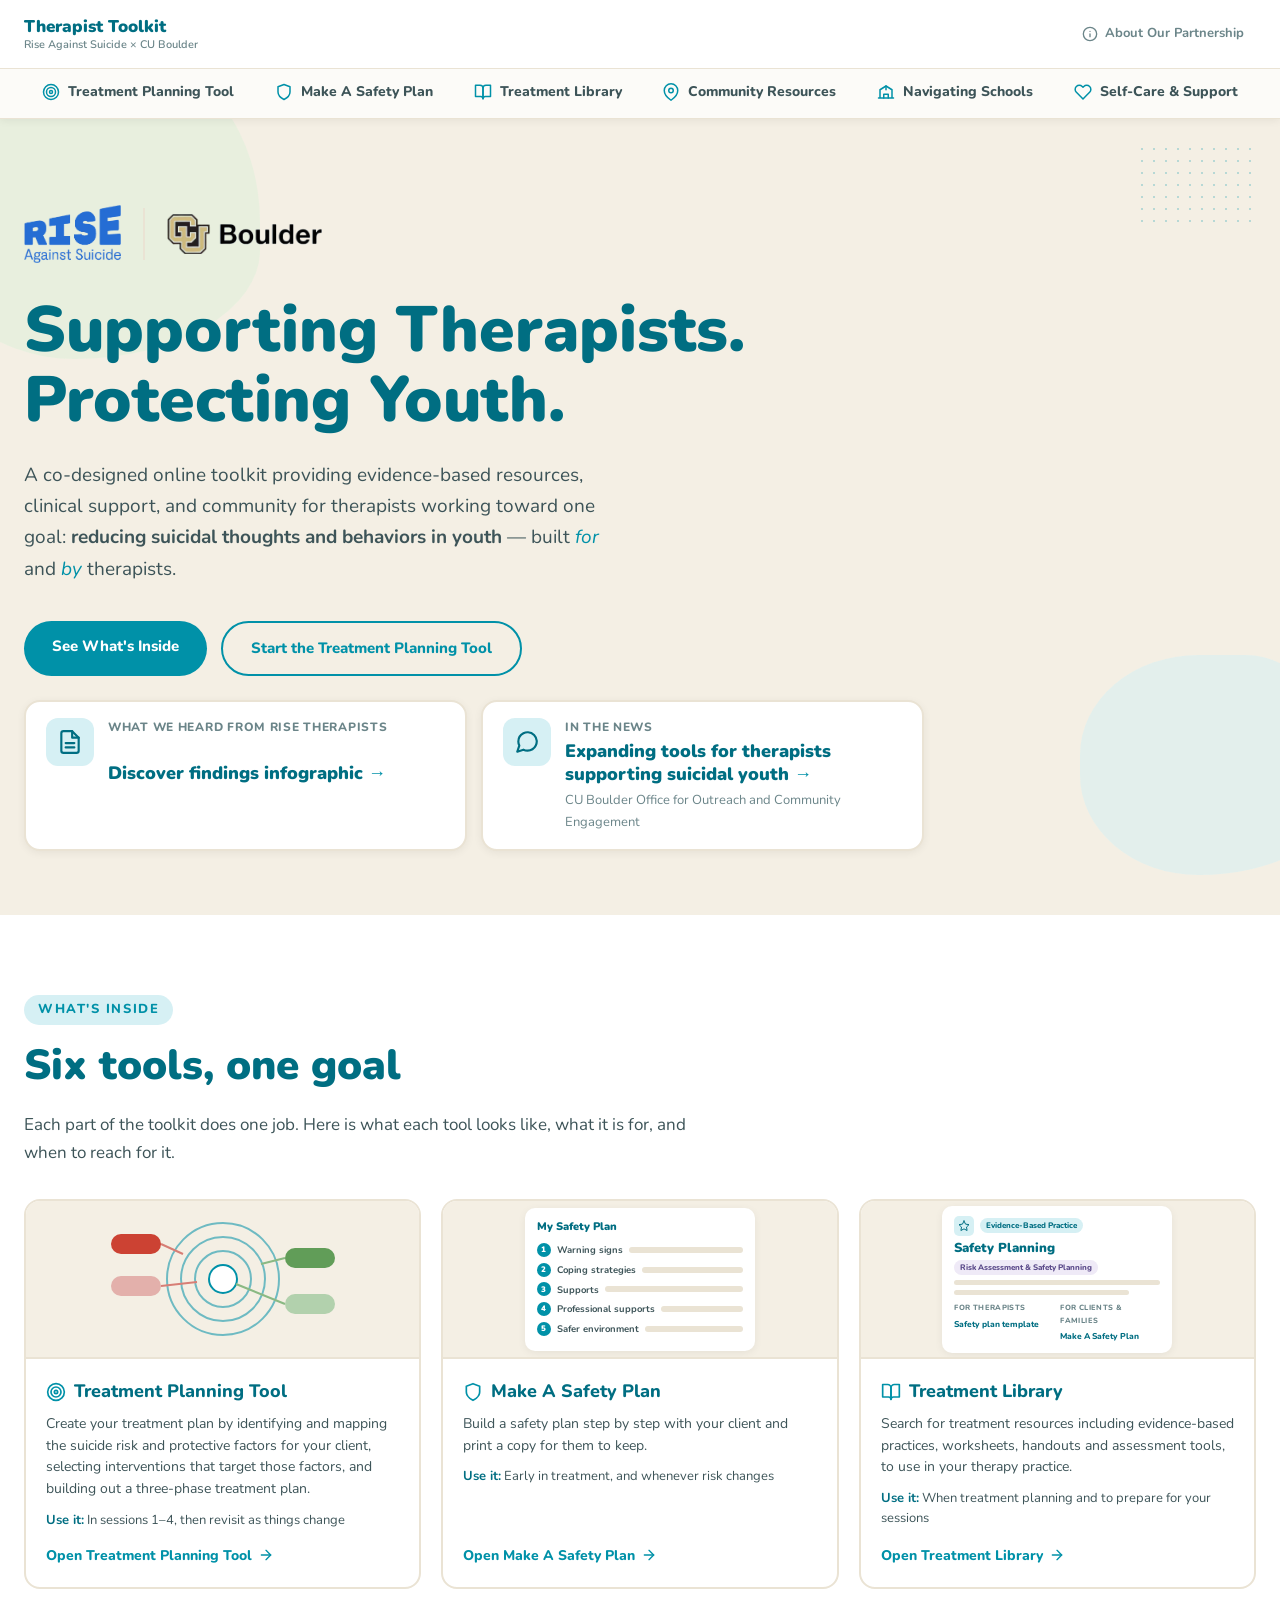
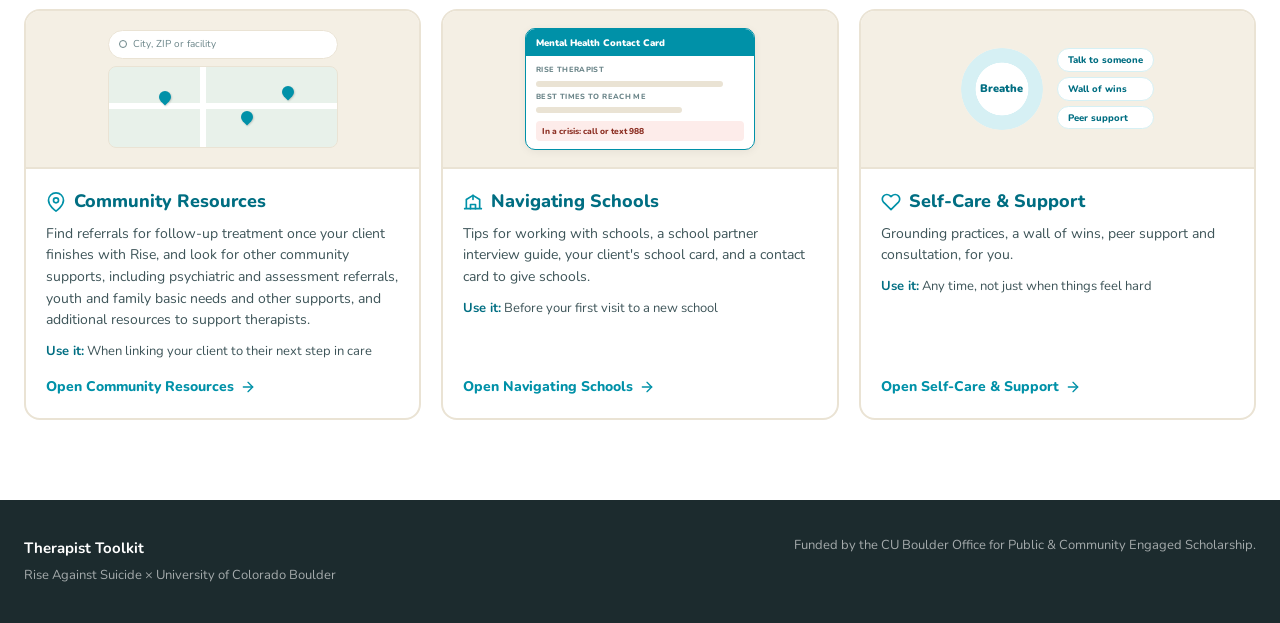
==== index.html @ 97b2be01 "Add Discover infographic, news article, partner logos and team photo - Discover findings infographic" ====
<!DOCTYPE html>
<html lang="en">
<head>
  <meta charset="UTF-8" />
  <meta name="viewport" content="width=device-width, initial-scale=1.0" />
  <title>Therapist Toolkit | Rise Against Suicide × CU Boulder</title>
  <link rel="preconnect" href="https://fonts.googleapis.com" />
  <link rel="preconnect" href="https://fonts.gstatic.com" crossorigin />
  <link href="https://fonts.googleapis.com/css2?family=Nunito:wght@400;600;700;800;900&display=swap" rel="stylesheet" />
  <link rel="stylesheet" href="styles.css?v=68" />
</head>
<body>
<script src="icons.js?v=2"></script>

<!-- SVG SPRITE -->
<svg style="display:none" xmlns="http://www.w3.org/2000/svg">
  <symbol id="i-menu" viewBox="0 0 24 24" fill="none" stroke-width="2" stroke-linecap="round">
    <line x1="3" y1="6" x2="21" y2="6"/><line x1="3" y1="12" x2="21" y2="12"/><line x1="3" y1="18" x2="21" y2="18"/>
  </symbol>
  <symbol id="i-x" viewBox="0 0 24 24" fill="none" stroke-width="2.5" stroke-linecap="round">
    <line x1="18" y1="6" x2="6" y2="18"/><line x1="6" y1="6" x2="18" y2="18"/>
  </symbol>
  <symbol id="i-arrow-right" viewBox="0 0 24 24" fill="none" stroke-width="2" stroke-linecap="round" stroke-linejoin="round">
    <line x1="5" y1="12" x2="19" y2="12"/><polyline points="12 5 19 12 12 19"/>
  </symbol>
  <symbol id="i-gap" viewBox="0 0 24 24" fill="none" stroke-width="2" stroke-linecap="round" stroke-linejoin="round">
    <path d="M5 3L2 12l3 9M19 3l3 9-3 9"/><line x1="5" y1="12" x2="19" y2="12"/>
  </symbol>
  <symbol id="i-shield" viewBox="0 0 24 24" fill="none" stroke-width="2" stroke-linecap="round" stroke-linejoin="round">
    <path d="M12 2L4 5v6c0 5.55 3.84 10.74 8 12 4.16-1.26 8-6.45 8-12V5l-8-3z"/>
    <line x1="12" y1="9" x2="12" y2="13"/><line x1="12" y1="16" x2="12.01" y2="16"/>
  </symbol>
  <symbol id="i-help-circle" viewBox="0 0 24 24" fill="none" stroke-width="2" stroke-linecap="round" stroke-linejoin="round">
    <circle cx="12" cy="12" r="10"/>
    <path d="M9.09 9a3 3 0 0 1 5.83 1c0 2-3 3-3 3"/>
    <line x1="12" y1="17" x2="12.01" y2="17"/>
  </symbol>
  <symbol id="i-zap" viewBox="0 0 24 24" fill="none" stroke-width="2" stroke-linecap="round" stroke-linejoin="round">
    <polygon points="13 2 3 14 12 14 11 22 21 10 12 10 13 2"/>
  </symbol>
</svg>

<!-- SCROLL PROGRESS -->
<div class="scroll-progress" id="scrollProgress"></div>

<!-- NAV -->
<header class="nav" id="mainNav">
  <div class="nav-inner">
    <a class="nav-logo" href="index.html">
      <span class="logo-rise">Therapist Toolkit</span>
      <span class="logo-sub">Rise Against Suicide × CU Boulder</span>
    </a>
    <a href="about.html" class="nav-about"><svg class="icon" aria-hidden="true"><use href="#ic-info"/></svg><span>About Our Partnership</span></a>
    <button class="nav-hamburger" aria-label="Open menu" id="hamburgerBtn">
      <svg class="icon"><use href="#i-menu"/></svg>
    </button>
  </div>
  <nav class="nav-tools" aria-label="Toolkit tools">
    <div class="nav-tools-inner">
      <a href="planning-tool.html" class="nav-tool"><svg class="icon" aria-hidden="true"><use href="#ic-target"/></svg><span>Treatment Planning Tool</span></a>
      <a href="safety-plan.html" class="nav-tool"><svg class="icon" aria-hidden="true"><use href="#ic-shield"/></svg><span>Make A Safety Plan</span></a>
      <a href="resource-library.html" class="nav-tool"><svg class="icon" aria-hidden="true"><use href="#ic-book-open"/></svg><span>Treatment Library</span></a>
      <a href="find-referral.html" class="nav-tool"><svg class="icon" aria-hidden="true"><use href="#ic-map-pin"/></svg><span>Community Resources</span></a>
      <a href="schools.html" class="nav-tool"><svg class="icon" aria-hidden="true"><use href="#ic-school"/></svg><span>Navigating Schools</span></a>
      <a href="self-care.html" class="nav-tool"><svg class="icon" aria-hidden="true"><use href="#ic-heart"/></svg><span>Self-Care &amp; Support</span></a>
    </div>
  </nav>
  <div class="nav-mobile" id="navMobile">
    <span class="nav-mobile-label">Toolkit tools</span>
    <a href="planning-tool.html"><svg class="icon" aria-hidden="true"><use href="#ic-target"/></svg><span>Treatment Planning Tool</span></a>
    <a href="safety-plan.html"><svg class="icon" aria-hidden="true"><use href="#ic-shield"/></svg><span>Make A Safety Plan</span></a>
    <a href="resource-library.html"><svg class="icon" aria-hidden="true"><use href="#ic-book-open"/></svg><span>Treatment Library</span></a>
    <a href="find-referral.html"><svg class="icon" aria-hidden="true"><use href="#ic-map-pin"/></svg><span>Community Resources</span></a>
    <a href="schools.html"><svg class="icon" aria-hidden="true"><use href="#ic-school"/></svg><span>Navigating Schools</span></a>
    <a href="self-care.html"><svg class="icon" aria-hidden="true"><use href="#ic-heart"/></svg><span>Self-Care &amp; Support</span></a>
    <a href="about.html" class="nav-mobile-about"><svg class="icon" aria-hidden="true"><use href="#ic-info"/></svg><span>About Our Partnership</span></a>
  </div>
</header>

<!-- HERO -->
<section class="hero">
  <div class="hero-blob hero-blob-tl"></div>
  <div class="hero-blob hero-blob-br"></div>
  <div class="hero-dots hero-dots-tr"></div>
  <div class="hero-dots hero-dots-bl"></div>
  <div class="hero-content" data-fade>
    <div class="hero-text">
      <div class="hero-badges" id="heroBadges"></div>
      <h1 id="heroHeadline"></h1>
      <p class="hero-sub" id="heroSub"></p>
      <div class="hero-actions" id="heroActions"></div>
      <div class="hero-links">
        <p class="hero-outcomes" id="heroOutcomes"></p>
        <p class="hero-outcomes" id="heroNews"></p>
      </div>
    </div>
  </div>
</section>

<!-- WHAT'S INSIDE — one card per tool, each with a small preview of what it looks like -->
<section class="tour" id="tour">
  <div class="section-inner">
    <div class="section-label" data-fade id="tourLabel"></div>
    <h2 data-fade data-delay="1" id="tourHeading"></h2>
    <p class="section-intro" data-fade data-delay="2" id="tourIntro"></p>
    <div class="tour-grid" id="tourGrid"></div>
  </div>
</section>

<!-- FOOTER -->
<footer class="footer">
  <div class="footer-inner">
    <div class="footer-left" id="footerLeft"></div>
    <div class="footer-right" id="footerRight"></div>
  </div>
</footer>

<script src="content-loader.js?v=2"></script>
<script src="main.js?v=8"></script>
</body>
</html>
---- styles.css ----
/* =============================================
   THERAPIST TOOLKIT — STYLES
   Rise Against Suicide × CU Boulder
   ============================================= */

:root {
  --nav-h: 119px; /* sticky header height: top row + tools row (68px below 1200px) */
  --teal:       #0091A8;
  --teal-dark:  #006E82;
  --teal-light: #D6F0F4;
  --green:      #8DC585;
  --green-dark: #5E9A56;
  --green-light:#DFF0DA;
  --cream:      #F4EFE4;
  --cream-dark: #EAE3D4;
  --text:       #1C2B2E;
  --text-mid:   #3D5458;
  --text-light: #6B8589;
  --white:      #FFFFFF;
  --orange:     #E8762A;
  --yellow:     #F5C842;
  --purple:     #9B8EC4;

  --radius-sm: 8px;
  --radius:    16px;
  --shadow:    0 4px 24px rgba(0,0,0,.08);
  --shadow-sm: 0 2px 8px rgba(0,0,0,.06);
  --shadow-md: 0 8px 32px rgba(0,0,0,.12);

  --font:  'Nunito', sans-serif;
  --max-w: 1360px; /* page width for every page's headers and content (matches Community Resources) */

  --ease-out: cubic-bezier(.22,.68,0,1.2);
}

/* --- RESET --- */
*, *::before, *::after { box-sizing: border-box; margin: 0; padding: 0; }
html { scroll-behavior: smooth; }
[hidden] { display: none !important; }
body { font-family: var(--font); background: var(--cream); color: var(--text); line-height: 1.65; font-size: 16px; }
img { max-width: 100%; display: block; }
a { color: inherit; text-decoration: none; }
ul { list-style: none; }

/* --- ICONS --- */
.icon     { width: 24px; height: 24px; stroke: currentColor; fill: none; flex-shrink: 0; }
.icon-sm  { width: 20px; height: 20px; stroke: currentColor; fill: none; }
.icon-xs  { width: 16px; height: 16px; stroke: currentColor; fill: none; }

/* --- UTILITY --- */
.section-inner { max-width: var(--max-w); margin: 0 auto; padding: 80px 24px; }
.section-label {
  display: inline-block; font-size: 13px; font-weight: 800;
  letter-spacing: .12em; text-transform: uppercase;
  color: var(--teal); background: var(--teal-light);
  padding: 4px 14px; border-radius: 100px; margin-bottom: 16px;
}
h2 { font-size: clamp(28px, 4vw, 42px); font-weight: 900; color: var(--teal-dark); line-height: 1.2; margin-bottom: 20px; }
h3 { font-size: 20px; font-weight: 800; color: var(--teal-dark); margin-bottom: 10px; }
h4 { font-size: 16px; font-weight: 800; color: var(--text); margin-bottom: 8px; }
.section-intro { font-size: 17px; color: var(--text-mid); max-width: 680px; margin-bottom: 48px; }

/* --- SCROLL PROGRESS --- */
.scroll-progress {
  position: fixed; top: 0; left: 0; z-index: 200;
  height: 3px; width: 0%; background: var(--teal);
  transition: width .1s linear;
  pointer-events: none;
}

/* --- FADE IN ANIMATION --- */
[data-fade] {
  opacity: 0;
  transform: translateY(22px);
  transition: opacity .55s ease, transform .55s ease;
}
[data-fade].is-visible { opacity: 1; transform: none; }
[data-fade][data-delay="1"] { transition-delay: .08s; }
[data-fade][data-delay="2"] { transition-delay: .16s; }
[data-fade][data-delay="3"] { transition-delay: .24s; }
[data-fade][data-delay="4"] { transition-delay: .32s; }

/* --- BUTTONS --- */
.btn {
  display: inline-block; padding: 13px 28px; border-radius: 100px;
  font-size: 15px; font-weight: 800; font-family: var(--font);
  cursor: pointer; transition: transform .15s, box-shadow .15s, background .15s;
  border: none;
}
.btn:hover { transform: translateY(-2px); box-shadow: 0 6px 20px rgba(0,0,0,.14); }
.btn:disabled { opacity: .5; cursor: not-allowed; }
.btn:disabled:hover { transform: none; box-shadow: none; }
.btn-primary { background: var(--teal); color: var(--white); }
.btn-primary:hover { background: var(--teal-dark); }
.btn-outline { border: 2px solid var(--teal); color: var(--teal); background: transparent; }
.btn-outline:hover { background: var(--teal-light); }
.btn-nav {
  background: var(--teal); color: var(--white);
  padding: 8px 20px; border-radius: 100px;
  font-weight: 800; font-size: 14px; transition: background .15s;
}
.btn-nav:hover { background: var(--teal-dark); }

/* =============================================
   SCROLL PROGRESS + NAV
   ============================================= */
.nav {
  position: sticky; top: 0; z-index: 100;
  background: var(--white);
  border-bottom: 1px solid var(--cream-dark);
  box-shadow: var(--shadow-sm);
  transition: box-shadow .25s;
}
.nav.scrolled { box-shadow: 0 4px 20px rgba(0,0,0,.1); }
.nav-inner {
  max-width: var(--max-w); margin: 0 auto; padding: 0 24px;
  height: 68px; display: flex; align-items: center;
  justify-content: space-between; gap: 16px;
}
.nav-logo { display: flex; flex-direction: column; line-height: 1.2; text-decoration: none; flex-shrink: 0; white-space: nowrap; }
.logo-rise { font-size: 17px; font-weight: 900; color: var(--teal-dark); }
.logo-sub  { font-size: 11px; color: var(--text-light); font-weight: 600; }
/* About sits apart from the tools as a quieter info link */
.nav-about {
  display: inline-flex; align-items: center; gap: 7px; white-space: nowrap;
  font-size: 13px; font-weight: 700; color: var(--text-light);
  padding: 6px 12px; border-radius: 100px; transition: color .15s, background .15s;
}
.nav-about svg { width: 16px; height: 16px; stroke: currentColor; }
.nav-about:hover, .nav-about.active { color: var(--teal-dark); background: var(--cream); }
.nav-about:focus-visible { outline: 3px solid var(--yellow); outline-offset: 2px; }

/* The six toolkit tools: one row of matching tabs */
.nav-tools { border-top: 1px solid var(--cream-dark); background: #FCFBF8; }
.nav-tools-inner { max-width: var(--max-w); margin: 0 auto; padding: 0 24px; display: flex; gap: 4px; }
.nav-tool {
  flex: 1 1 auto; display: flex; align-items: center; justify-content: center; gap: 8px; white-space: nowrap;
  height: 49px; padding: 0 12px; font-size: 14px; font-weight: 800; color: var(--text-mid);
  border-bottom: 3px solid transparent; transition: color .15s, background .15s, border-color .15s;
}
.nav-tool svg { width: 18px; height: 18px; stroke: var(--teal); flex-shrink: 0; }
.nav-tool:hover { color: var(--teal-dark); background: var(--teal-light); }
.nav-tool.active { color: var(--teal-dark); background: var(--white); border-bottom-color: var(--teal); }
.nav-tool:focus-visible { outline: 3px solid var(--yellow); outline-offset: -3px; }
.nav-hamburger {
  display: none; background: none; border: none;
  cursor: pointer; color: var(--teal-dark); padding: 4px;
}
.nav-mobile {
  display: none; flex-direction: column;
  background: var(--white); border-top: 1px solid var(--cream-dark);
  padding: 12px 24px 20px; gap: 12px;
}
.nav-mobile.open { display: flex; }
.nav-mobile { gap: 4px; }
.nav-mobile-label { font-size: 11px; font-weight: 900; text-transform: uppercase; letter-spacing: .07em; color: var(--text-light); padding: 4px 0; }
.nav-mobile a { display: flex; align-items: center; gap: 10px; font-size: 15px; font-weight: 800; color: var(--text-mid); padding: 10px 12px; border-radius: var(--radius-sm); }
.nav-mobile a svg { width: 18px; height: 18px; stroke: var(--teal); flex-shrink: 0; }
.nav-mobile a.active { background: var(--teal-light); color: var(--teal-dark); }
.nav-mobile a.nav-mobile-about { margin-top: 10px; border-top: 1px solid var(--cream-dark); border-radius: 0; padding-top: 14px; font-size: 14px; font-weight: 700; color: var(--text-light); }
.nav-mobile a.nav-mobile-about svg { stroke: currentColor; }

/* =============================================
   HERO
   ============================================= */
.hero { position: relative; overflow: hidden; background: var(--cream); padding: 80px 24px 0; }
.hero-blob { position: absolute; border-radius: 50% 40% 60% 50% / 50% 60% 40% 50%; opacity: .55; pointer-events: none; }
.hero-blob-tl { width: 340px; height: 300px; background: var(--green-light); top: -60px; left: -80px; }
.hero-blob-br { width: 260px; height: 220px; background: var(--teal-light); bottom: 40px; right: -60px; }
.hero-dots { position: absolute; width: 120px; height: 80px; background-image: radial-gradient(var(--teal) 1.5px, transparent 1.5px); background-size: 12px 12px; opacity: .25; pointer-events: none; }
.hero-dots-tr { top: 24px; right: 24px; }
.hero-dots-bl { bottom: 80px; left: 24px; }
.hero-content { max-width: calc(var(--max-w) - 48px); margin: 0 auto; position: relative; z-index: 2; }
.hero-badges { display: flex; flex-wrap: wrap; gap: 10px; margin-bottom: 20px; }
.badge { display: inline-block; font-size: 12px; font-weight: 800; padding: 5px 14px; border-radius: 100px; letter-spacing: .05em; }
.badge-teal  { background: var(--teal); color: var(--white); }
.badge-green { background: var(--green); color: var(--white); }
.hero h1 { font-size: clamp(36px, 6vw, 64px); font-weight: 900; color: var(--teal-dark); line-height: 1.1; margin-bottom: 24px; }
.hero-sub { font-size: clamp(16px, 2vw, 19px); color: var(--text-mid); max-width: 600px; margin-bottom: 36px; }
.hero-sub em { font-style: italic; color: var(--teal); }
.hero-actions { display: flex; flex-wrap: wrap; gap: 14px; margin-bottom: 64px; }

.hero-stats {
  max-width: calc(var(--max-w) - 48px); margin: 0 auto;
  display: grid; grid-template-columns: repeat(4, 1fr);
  gap: 1px; background: var(--cream-dark);
  border-radius: var(--radius) var(--radius) 0 0;
  overflow: hidden; position: relative; z-index: 2;
}
.stat-card {
  background: var(--white); padding: 28px 24px;
  display: flex; flex-direction: column; gap: 6px;
  transition: background .2s;
}
.stat-card:hover { background: var(--teal-light); }
.stat-num { font-size: clamp(26px, 3vw, 36px); font-weight: 900; color: var(--teal); }
.stat-text { font-size: clamp(20px, 2.5vw, 28px); }
.stat-label { font-size: 13px; color: var(--text-mid); line-height: 1.4; }

/* =============================================
   ABOUT
   ============================================= */
.about { background: var(--white); }
.about .section-inner { padding: 56px 24px; }

.partnership-note { font-size: 14px; color: var(--text-mid); margin-top: -12px; margin-bottom: 32px; }
.partnership-note a { color: var(--teal); font-weight: 800; }
.partnership-note a:hover { text-decoration: underline; }

/* Ecosystem diagram */
.ecosystem { max-width: 860px; margin: 0 auto 36px; }
.eco-hint { font-size: 13px; color: var(--text-light); margin-bottom: 24px; font-style: italic; }

.eco-layout {
  display: grid;
  grid-template-columns: 220px 1fr;
  gap: 32px;
  align-items: center;
}

/* SVG diagram */
.eco-diagram { flex-shrink: 0; }
.eco-svg { width: 100%; display: block; }

.eco-ring {
  cursor: pointer;
  transition: opacity .22s ease, filter .22s ease;
}
.eco-ring[data-layer="systems"]   { fill: var(--teal); }
.eco-ring[data-layer="providers"] { fill: #3AAFCA; }
.eco-ring[data-layer="network"]   { fill: #7FCFDC; }
.eco-ring[data-layer="youth"]     { fill: var(--green-light); }

/* When any ring is hovered: dim all, then re-illuminate the active one */
.eco-svg.has-active .eco-ring               { opacity: .3; filter: none; }
.eco-svg.has-active .eco-ring.eco-active    { opacity: 1; filter: drop-shadow(0 0 10px rgba(0,145,168,.45)); }

.eco-center-label {
  font-family: var(--font); font-size: 13px; font-weight: 900;
  fill: var(--teal-dark); text-anchor: middle; dominant-baseline: middle;
}
.eco-center-sub {
  font-family: var(--font); font-size: 9px; font-weight: 700;
  fill: var(--teal-dark); text-anchor: middle; dominant-baseline: middle;
  opacity: .65;
}

/* Legend */
.eco-legend { display: flex; flex-direction: column; gap: 6px; }

.eco-legend-item {
  display: flex; gap: 14px; padding: 12px 14px;
  border-radius: var(--radius); cursor: pointer;
  border: 2px solid transparent;
  transition: background .18s, border-color .18s, transform .18s;
}
.eco-legend-item:hover { background: var(--cream); border-color: var(--cream-dark); }
.eco-legend-item.eco-active {
  background: var(--teal-light);
  border-color: var(--teal);
  transform: translateX(4px);
}

.eco-swatch {
  width: 13px; height: 13px; border-radius: 50%;
  flex-shrink: 0; margin-top: 4px;
}
.eco-swatch-systems   { background: var(--teal); }
.eco-swatch-providers { background: #3AAFCA; }
.eco-swatch-network   { background: #7FCFDC; border: 1.5px solid var(--teal); }
.eco-swatch-youth     { background: var(--green-light); border: 1.5px solid var(--green-dark); }

.eco-legend-body strong { font-size: 14px; font-weight: 800; display: block; margin-bottom: 4px; color: var(--text); }
.eco-legend-body p  { font-size: 13px; color: var(--text-mid); line-height: 1.5; margin-bottom: 0; }

.eco-tags { display: none; flex-wrap: wrap; gap: 5px; margin-top: 8px; }
.eco-legend-item.eco-active .eco-tags { display: flex; }
.eco-tags li {
  font-size: 11px; font-weight: 700;
  background: rgba(0,145,168,.12); color: var(--teal-dark);
  padding: 3px 10px; border-radius: 100px;
}

.model-steps { display: flex; flex-wrap: wrap; align-items: center; justify-content: center; gap: 8px; margin-top: 28px; }
.model-step {
  background: var(--cream); border-radius: var(--radius); padding: 20px;
  text-align: center; width: 180px; flex-shrink: 0;
  transition: box-shadow .2s, transform .2s;
}
.model-step:hover { box-shadow: var(--shadow-md); transform: translateY(-3px); }
.step-icon-wrap {
  width: 52px; height: 52px; border-radius: 50%;
  display: flex; align-items: center; justify-content: center;
  margin: 0 auto 12px;
}
.step-teal  { background: var(--teal-light); }
.step-teal svg  { stroke: var(--teal-dark); }
.step-green { background: var(--green-light); }
.step-green svg { stroke: var(--green-dark); }
.model-step p { font-size: 13px; font-weight: 700; color: var(--text-mid); line-height: 1.4; }
.step-arrow { color: var(--teal); }

/* =============================================
   WHY
   ============================================= */
.why { background: var(--cream); }
.why-grid { display: grid; grid-template-columns: repeat(auto-fit, minmax(220px, 1fr)); gap: 20px; margin-bottom: 40px; }
.why-card {
  background: var(--white); border-radius: var(--radius); padding: 24px;
  box-shadow: var(--shadow-sm);
  border-left: 3px solid transparent;
  transition: border-color .2s, box-shadow .2s, transform .2s;
}
.why-card:hover { box-shadow: var(--shadow-md); transform: translateY(-3px); border-left-color: var(--teal); }
.why-icon {
  width: 48px; height: 48px; border-radius: 12px;
  display: flex; align-items: center; justify-content: center; margin-bottom: 16px;
}
.why-icon-red    { background: #FDECEA; }  .why-icon-red svg    { stroke: #C0392B; }
.why-icon-orange { background: #FEF0E6; }  .why-icon-orange svg { stroke: var(--orange); }
.why-icon-yellow { background: #FEF9E7; }  .why-icon-yellow svg { stroke: #B7950B; }
.why-icon-teal   { background: var(--teal-light); } .why-icon-teal svg { stroke: var(--teal-dark); }
.why-card p { font-size: 14px; color: var(--text-mid); line-height: 1.6; }
.why-card strong { color: var(--text); }
.why-card em { color: var(--text-light); font-style: normal; font-size: 12px; }

.pull-quote {
  background: var(--teal-dark); color: var(--white);
  border-radius: var(--radius); padding: 32px 40px;
  font-size: 18px; font-style: italic; font-weight: 700; line-height: 1.5;
  max-width: 700px; margin: 0 auto; position: relative;
}
.pull-quote::before {
  content: '\201C'; font-size: 80px; line-height: 0;
  position: absolute; top: 40px; left: 24px;
  color: rgba(255,255,255,.2); font-style: normal;
}
.pull-quote cite { display: block; margin-top: 14px; font-size: 13px; font-style: normal; font-weight: 600; color: rgba(255,255,255,.7); }

/* =============================================
   TOOLKIT
   ============================================= */
.toolkit { background: var(--white); }
.toolkit-tabs { display: flex; flex-wrap: wrap; gap: 8px; margin-bottom: 32px; }
.tab-btn {
  padding: 10px 20px; border-radius: 100px;
  border: 2px solid var(--cream-dark); background: var(--cream);
  font-size: 14px; font-weight: 800; color: var(--text-mid);
  cursor: pointer; transition: all .18s; font-family: var(--font);
}
.tab-btn:hover  { border-color: var(--teal); color: var(--teal); background: var(--teal-light); }
.tab-btn.active { background: var(--teal); color: var(--white); border-color: var(--teal); }
.tab-btn-link {
  display: inline-flex; align-items: center; gap: 6px; text-decoration: none;
  border-color: var(--teal); color: var(--teal); background: transparent;
}
.tab-btn-link:hover { background: var(--teal); color: var(--white); }
.tab-btn-link svg { stroke: currentColor; }

.tab-panel { display: none; opacity: 0; transform: translateY(12px); transition: opacity .3s ease, transform .3s ease; }
.tab-panel.active { display: block; }
.tab-panel.tab-entering { opacity: 1; transform: none; }

.tab-layout { display: grid; grid-template-columns: 1fr 2fr; gap: 40px; align-items: start; }
.tab-text h3 { font-size: 22px; margin-bottom: 14px; }
.tab-text p  { font-size: 15px; color: var(--text-mid); line-height: 1.7; }

.tab-concern {
  display: inline-block; background: var(--cream); border-radius: var(--radius-sm);
  padding: 10px 14px; margin-bottom: 16px;
}
.tab-concern-label {
  display: block; font-size: 10px; font-weight: 800; text-transform: uppercase;
  letter-spacing: .06em; color: var(--text-light); margin-bottom: 3px;
}
.tab-concern p { font-size: 14px; font-weight: 700; font-style: italic; color: var(--teal-dark); }

/* How to use this toolkit */
.how-to-use { margin-top: 64px; padding-top: 48px; border-top: 1px solid var(--cream-dark); }
.how-to-use h3 { font-size: 24px; }
.how-to-use-intro { font-size: 15px; color: var(--text-mid); margin-bottom: 28px; max-width: 640px; }
.how-to-use-steps { display: grid; grid-template-columns: repeat(2, 1fr); gap: 20px; margin-bottom: 32px; }
.how-to-use-step {
  display: flex; gap: 14px; align-items: flex-start;
  background: var(--cream); border-radius: var(--radius); padding: 20px;
}
a.how-to-use-step {
  text-decoration: none; color: inherit; transition: box-shadow .18s, transform .18s;
}
a.how-to-use-step:hover { box-shadow: var(--shadow-md); transform: translateY(-2px); }
.how-to-use-icon {
  width: 40px; height: 40px; flex-shrink: 0; border-radius: 10px;
  background: var(--teal-light); display: flex; align-items: center; justify-content: center;
}
.how-to-use-icon svg { stroke: var(--teal-dark); }
.how-to-use-step h4 { margin-bottom: 4px; }
.how-to-use-step p { font-size: 13px; color: var(--text-mid); line-height: 1.55; }

.how-to-use-tips { display: flex; flex-direction: column; gap: 10px; margin-bottom: 24px; }
.how-to-use-tips li {
  font-size: 14px; color: var(--text-mid); line-height: 1.6;
  padding-left: 22px; position: relative;
}
.how-to-use-tips li::before {
  content: ''; position: absolute; left: 0; top: 8px;
  width: 8px; height: 8px; border-radius: 50%; background: var(--green);
}
.how-to-use-feedback { font-size: 14px; color: var(--text-mid); }
.how-to-use-feedback a { color: var(--teal); font-weight: 800; }
.how-to-use-feedback a:hover { text-decoration: underline; }

/* Roadmap */
.roadmap { display: flex; gap: 6px; align-items: flex-start; flex-wrap: wrap; }
.roadmap-phase {
  flex: 1; min-width: 160px; border-radius: var(--radius-sm);
  color: var(--white); overflow: hidden;
  transition: box-shadow .2s;
}
.roadmap-phase:hover { box-shadow: 0 6px 20px rgba(0,0,0,.18); }
.phase-1 { background: var(--orange); }
.phase-2 { background: var(--green-dark); }
.phase-3 { background: var(--teal); }
.phase-top { padding: 18px 18px 0; }
.phase-header  { font-size: 13px; font-weight: 900; margin-bottom: 4px; }
.phase-sessions { font-size: 11px; font-weight: 700; opacity: .8; margin-bottom: 10px; }
.phase-items { margin-bottom: 14px; }
.phase-items li { font-size: 12px; padding: 3px 0 3px 12px; position: relative; line-height: 1.4; }
.phase-items li::before { content: '•'; position: absolute; left: 0; }

.phase-expand-btn {
  width: 100%; display: flex; align-items: center; justify-content: space-between;
  padding: 10px 18px; background: rgba(0,0,0,.12);
  border: none; color: var(--white); font-size: 12px; font-weight: 800;
  cursor: pointer; font-family: var(--font); transition: background .15s;
}
.phase-expand-btn:hover { background: rgba(0,0,0,.2); }
.expand-icon { transition: transform .25s ease; }
.phase-expand-btn[aria-expanded="true"] .expand-icon { transform: rotate(45deg); }

.phase-expanded {
  padding: 14px 18px 18px;
  border-top: 1px solid rgba(255,255,255,.2);
  animation: slideDown .25s ease;
}
.phase-expanded ul li { font-size: 12px; padding: 4px 0 4px 12px; position: relative; line-height: 1.4; opacity: .9; }
.phase-expanded ul li::before { content: '–'; position: absolute; left: 0; }

@keyframes slideDown {
  from { opacity: 0; transform: translateY(-6px); }
  to   { opacity: 1; transform: none; }
}

.phase-arrow { display: flex; align-items: center; padding-top: 28px; color: var(--text-light); }

/* Library */
.library-grid { display: grid; grid-template-columns: 1fr 1fr; gap: 14px; }
.lib-card { border-radius: var(--radius); padding: 22px; color: var(--white); transition: transform .2s, box-shadow .2s; }
.lib-card:hover { transform: translateY(-3px); box-shadow: var(--shadow-md); }
.lib-teal   { background: var(--teal); }
.lib-green  { background: var(--green-dark); }
.lib-yellow { background: #B8942E; }
.lib-purple { background: #7A6AA8; }
.lib-icon { margin-bottom: 10px; }
.lib-card h4 { color: var(--white); margin-bottom: 10px; }
.lib-card ul li { font-size: 12px; padding: 4px 0 4px 14px; position: relative; opacity: .9; }
.lib-card ul li::before { content: '→'; position: absolute; left: 0; font-size: 10px; }

/* Schools */
.schools-cards { display: flex; flex-direction: column; gap: 14px; }
.school-item {
  background: var(--cream); border-radius: var(--radius);
  padding: 20px; display: flex; gap: 18px; align-items: flex-start;
  transition: box-shadow .2s, transform .2s;
}
.school-item:hover { box-shadow: var(--shadow-md); transform: translateX(4px); }
.school-icon-wrap {
  width: 44px; height: 44px; flex-shrink: 0; border-radius: 10px;
  background: var(--teal-light); display: flex; align-items: center; justify-content: center;
}
.school-icon-wrap svg { stroke: var(--teal-dark); }
.school-item h4 { margin-bottom: 4px; }
.school-item p  { font-size: 14px; color: var(--text-mid); }

/* Self-care */
.selfcare-page { background: var(--white); }
.selfcare-page .tab-concern { margin-bottom: 16px; }
.selfcare-page .mini-quote { margin: 20px 0 36px; max-width: 640px; }
.selfcare-page .tab-panel { padding-top: 4px; }
.selfcare-page .sc-panel-subhead { font-size: 18px; color: var(--teal-dark); margin: 36px 0 14px; }
.selfcare-page .sc-quote { margin: 8px 0 28px; max-width: 640px; }
.selfcare-grid { display: grid; grid-template-columns: 1fr 1fr; gap: 14px; }
.sc-item {
  background: var(--cream); border-radius: var(--radius); padding: 22px;
  transition: box-shadow .2s, transform .2s;
}
.sc-item:hover { box-shadow: var(--shadow-md); transform: translateY(-3px); }
.sc-icon-wrap {
  width: 44px; height: 44px; border-radius: 10px;
  background: var(--teal-light); display: flex; align-items: center; justify-content: center; margin-bottom: 12px;
}
.sc-icon-wrap svg { stroke: var(--teal-dark); }
.sc-item h4 { margin-bottom: 6px; }
.sc-item p  { font-size: 13px; color: var(--text-mid); line-height: 1.5; }

.mini-quote {
  background: var(--teal-light); border-left: 3px solid var(--teal);
  border-radius: 0 var(--radius-sm) var(--radius-sm) 0;
  padding: 14px 16px; margin-top: 20px;
  font-style: italic; font-size: 14px; color: var(--teal-dark);
}
.mini-quote cite { display: block; font-style: normal; font-size: 12px; margin-top: 6px; color: var(--text-light); }

/* Self-Care and Support — Why / Testimonials / Wall of Wins / Consult */
.selfcare-sub { margin-top: 48px; padding-top: 40px; border-top: 1px solid var(--cream-dark); }
.selfcare-sub h4 { font-size: 20px; color: var(--teal-dark); margin-bottom: 10px; }
.selfcare-sub-intro { font-size: 14px; color: var(--text-mid); max-width: 640px; margin-bottom: 20px; }
.selfcare-sub h5 { font-size: 15px; margin-bottom: 6px; }

.wow-prototype-note {
  display: flex; align-items: flex-start; gap: 8px;
  background: var(--teal-light); border-left: 3px solid var(--teal);
  border-radius: 0 var(--radius-sm) var(--radius-sm) 0;
  padding: 10px 14px; font-size: 12px; color: var(--teal-dark); margin-bottom: 20px; max-width: 640px;
}
.wow-prototype-note svg { flex-shrink: 0; stroke: var(--teal-dark); margin-top: 1px; }

.wow-form { display: flex; flex-direction: column; gap: 8px; margin-bottom: 24px; max-width: 640px; }
.wow-name-input, .wow-text-input {
  padding: 10px 16px; border-radius: 100px; border: 2px solid var(--cream-dark);
  background: var(--white); font-family: var(--font); font-size: 14px; color: var(--text);
}
.wow-name-input:focus, .wow-text-input:focus { outline: none; border-color: var(--teal); }
.wow-input-row { display: flex; gap: 8px; }
.wow-input-row .wow-text-input { flex: 1; min-width: 0; }

.wow-grid {
  display: grid; grid-template-columns: repeat(auto-fill, minmax(200px, 1fr)); gap: 24px 20px;
  background:
    radial-gradient(rgba(0,0,0,.05) 1px, transparent 1px) 0 0/14px 14px,
    #C9AD82;
  border-radius: var(--radius); padding: 28px 24px;
  box-shadow: inset 0 2px 10px rgba(0,0,0,.18), inset 0 0 0 1px rgba(0,0,0,.06);
}
.wow-card {
  position: relative; padding: 20px 16px 16px; min-height: 150px;
  background: var(--yellow); box-shadow: var(--shadow-sm);
  transform: rotate(var(--wow-rot, -1.5deg));
  transition: transform .15s ease, box-shadow .15s ease;
}
.wow-card:hover { transform: rotate(var(--wow-rot, -1.5deg)) scale(1.04); box-shadow: var(--shadow-md); z-index: 2; }
.wow-card::before {
  content: ''; position: absolute; top: -9px; left: 50%; margin-left: -7px;
  width: 14px; height: 14px; border-radius: 50%;
  background: radial-gradient(circle at 35% 30%, #fff8, transparent 55%), #C0392B;
  box-shadow: 0 2px 3px rgba(0,0,0,.35);
}
.wow-grid .wow-card:nth-child(4n+1) { --wow-rot: -2deg; background: var(--yellow); }
.wow-grid .wow-card:nth-child(4n+2) { --wow-rot: 1.5deg; background: var(--teal-light); }
.wow-grid .wow-card:nth-child(4n+3) { --wow-rot: -1deg; background: var(--green-light); }
.wow-grid .wow-card:nth-child(4n+4) { --wow-rot: 2deg; background: #F5D9BE; }
.wow-card-new { animation: wowPop .3s ease; }
@keyframes wowPop { from { transform: rotate(var(--wow-rot, 0)) scale(.8); opacity: 0; } to { transform: rotate(var(--wow-rot, 0)) scale(1); opacity: 1; } }
.wow-card p { font-size: 14px; color: var(--text); line-height: 1.5; margin-bottom: 14px; font-weight: 600; }
.wow-author { font-size: 12px; font-weight: 700; color: var(--text-mid); }

/* Talk to Someone — intro */
.consult-hero { max-width: 680px; margin-bottom: 36px; }
.consult-eyebrow {
  display: inline-block; font-size: 13px; font-weight: 800;
  letter-spacing: .12em; text-transform: uppercase; color: var(--teal); margin-bottom: 10px;
}
.consult-hero h2 { font-size: clamp(24px, 3.2vw, 34px); margin-bottom: 12px; }
.consult-lead { font-size: 16px; color: var(--text-mid); line-height: 1.6; }

/* Talk to Someone — need picker */
.consult-need { margin-bottom: 28px; }
.consult-need h3 { font-size: 16px; margin-bottom: 12px; }
.consult-need-pills { display: flex; flex-wrap: wrap; gap: 10px; }
.consult-need-pill {
  padding: 10px 20px; border-radius: 100px;
  border: 2px solid var(--teal); background: transparent; color: var(--teal);
  font-size: 14px; font-weight: 800; font-family: var(--font);
  cursor: pointer; transition: background .18s ease, color .18s ease, transform .15s ease;
}
.consult-need-pill:hover { background: var(--teal-light); }
.consult-need-pill[aria-pressed="true"] { background: var(--teal); color: var(--white); }

/* Talk to Someone — contact cards */
.consult-grid { display: grid; grid-template-columns: repeat(auto-fit, minmax(300px, 1fr)); gap: 24px; margin-bottom: 16px; }
.consult-card {
  position: relative; background: var(--cream); border: 2px solid transparent; border-radius: var(--radius);
  padding: 26px; display: flex; flex-direction: column; align-items: flex-start;
  transition: opacity .2s ease, background .2s ease, border-color .2s ease, box-shadow .2s ease;
}
.consult-card.is-active { background: var(--white); border-color: var(--teal); box-shadow: var(--shadow-md); }
.consult-card.is-dimmed { opacity: .72; }
.consult-card-badge {
  display: none; position: absolute; top: 20px; right: 20px;
  font-size: 11px; font-weight: 800; letter-spacing: .04em; text-transform: uppercase;
  color: var(--white); background: var(--teal); padding: 4px 12px; border-radius: 100px;
}
.consult-card.is-active .consult-card-badge { display: inline-flex; }
.consult-icon {
  width: 42px; height: 42px; border-radius: 10px; background: var(--teal-light);
  display: flex; align-items: center; justify-content: center; margin-bottom: 14px;
}
.consult-icon svg { stroke: var(--teal-dark); }
.consult-card-title { margin-bottom: 2px; }
.consult-card-subtitle { font-size: 12px; font-weight: 700; color: var(--text-light); margin-bottom: 14px; }
.consult-card-bestfor { margin-bottom: 16px; }
.consult-card-bestfor li {
  font-size: 13px; color: var(--text-mid); line-height: 1.5;
  padding-left: 18px; position: relative; margin-bottom: 4px;
}
.consult-card-bestfor li::before { content: '•'; position: absolute; left: 0; color: var(--teal); }
.consult-card-dl { width: 100%; border-top: 1px solid var(--cream-dark); margin-bottom: 20px; }
.consult-card.is-active .consult-card-dl { border-top-color: var(--teal-light); }
.consult-card-dl-row { display: flex; justify-content: space-between; gap: 12px; padding: 8px 0; font-size: 12px; }
.consult-card-dl-row dt { font-weight: 800; color: var(--text-light); text-transform: uppercase; letter-spacing: .03em; }
.consult-card-dl-row dd { color: var(--text-mid); text-align: right; }
.consult-card-actions { margin-top: auto; width: 100%; display: flex; flex-direction: column; align-items: flex-start; gap: 8px; }
.consult-card-btn { width: 100%; text-align: center; }
.consult-card.is-active .consult-card-btn { background: var(--teal); color: var(--white); border-color: var(--teal); }
.consult-card.is-active .consult-card-btn:hover { background: var(--teal-dark); }
.consult-card-secondary { font-size: 12px; color: var(--text-light); }
a.consult-card-secondary:hover { color: var(--teal); text-decoration: underline; }
.consult-placeholder-note { font-size: 12px; color: var(--text-light); font-style: italic; margin-top: 4px; }

.sr-only {
  position: absolute; width: 1px; height: 1px; padding: 0; margin: -1px;
  overflow: hidden; clip: rect(0,0,0,0); white-space: nowrap; border: 0;
}

@media (prefers-reduced-motion: reduce) {
  .consult-card, .consult-need-pill, .consult-card-btn { transition: none; }
}

/* --- Self-Care access gate (UX gate only, not secure auth) --- */
.scgate-backdrop {
  position: fixed; inset: 0; background: rgba(28,43,46,.72); z-index: 300;
  display: flex; align-items: center; justify-content: center; padding: 24px;
}
body.scgate-open { overflow: hidden; }
.scgate-modal {
  position: relative; background: var(--white); border-radius: var(--radius); padding: 40px 36px;
  max-width: 400px; width: 100%; box-shadow: var(--shadow-md); text-align: center;
}
.scgate-close {
  position: absolute; top: 16px; right: 16px; background: none; border: none;
  cursor: pointer; color: var(--text-light); padding: 4px;
}
.scgate-close:hover { color: var(--text); }
.scgate-icon {
  width: 56px; height: 56px; border-radius: 50%; background: var(--teal-light);
  display: flex; align-items: center; justify-content: center; margin: 0 auto 18px;
}
.scgate-icon svg { stroke: var(--teal-dark); }
.scgate-modal h2 { font-size: 22px; margin-bottom: 6px; }
.scgate-modal > p { font-size: 14px; color: var(--text-mid); margin-bottom: 22px; }
.scgate-label {
  display: block; font-size: 11px; font-weight: 800; text-transform: uppercase;
  letter-spacing: .05em; color: var(--text-light); margin-bottom: 6px; text-align: left;
}
.scgate-input {
  width: 100%; padding: 12px 16px; border-radius: 100px; border: 2px solid var(--cream-dark);
  background: var(--white); font-family: var(--font); font-size: 16px; color: var(--text);
  text-align: center; letter-spacing: .3em; margin-bottom: 14px;
}
.scgate-input:focus { outline: none; border-color: var(--teal); }
.scgate-input.has-error { border-color: #C0392B; }
.scgate-error { font-size: 13px; color: #C0392B; font-weight: 700; margin: -6px 0 14px; text-align: left; }
.scgate-submit { width: 100%; }

/* --- Pre/Post-Session Mindfulness --- */
.mindful-grid { display: grid; grid-template-columns: 1fr 1fr; gap: 20px; }
.mindful-card { background: var(--cream); border-radius: var(--radius); padding: 22px; border-top: 3px solid var(--teal); }
.mindful-post { border-top-color: var(--orange); }
.mindful-card-head { display: flex; align-items: flex-start; gap: 12px; margin-bottom: 10px; }
.mindful-icon {
  width: 40px; height: 40px; border-radius: 10px; flex-shrink: 0;
  background: var(--teal-light); display: flex; align-items: center; justify-content: center;
}
.mindful-post .mindful-icon { background: #FEF0E6; }
.mindful-icon svg { stroke: var(--teal-dark); }
.mindful-post .mindful-icon svg { stroke: var(--orange); }
.mindful-card-head h5 { margin-bottom: 2px; }
.mindful-subtitle { font-size: 11px; font-weight: 800; text-transform: uppercase; letter-spacing: .05em; color: var(--text-light); }
.mindful-intro { font-size: 13px; color: var(--text-mid); line-height: 1.5; margin-bottom: 14px; }
.mindful-start-btn { width: 100%; }
.mindful-practice { margin-top: 18px; }
.mindful-breath { display: flex; justify-content: center; margin-bottom: 16px; }
.mindful-breath-circle {
  width: 96px; height: 96px; border-radius: 50%;
  background: var(--teal-light); display: flex; align-items: center; justify-content: center;
  text-align: center; transform: scale(.72); transition: background .3s;
}
.mindful-post .mindful-breath-circle { background: #FEF0E6; }
.mindful-breath-circle.is-breathing { animation: mindfulBreath 10s ease-in-out infinite; }
@keyframes mindfulBreath {
  0%   { transform: scale(.72); }
  40%  { transform: scale(1); }
  60%  { transform: scale(1); }
  100% { transform: scale(.72); }
}
.mindful-breath-label { font-size: 12px; font-weight: 800; color: var(--teal-dark); padding: 0 10px; }
.mindful-post .mindful-breath-label { color: var(--orange); }
.mindful-prompts { display: flex; flex-direction: column; gap: 8px; margin-bottom: 16px; }
.mindful-prompts li {
  font-size: 13px; color: var(--text-mid); line-height: 1.5;
  background: var(--white); border-radius: var(--radius-sm); padding: 10px 14px;
}
.mindful-stop-btn { width: 100%; }

/* --- Peer Therapist One-on-One cards --- */
.peer-grid { display: grid; grid-template-columns: repeat(auto-fit, minmax(220px, 1fr)); gap: 18px; }
.peer-card {
  background: var(--cream); border-radius: var(--radius); padding: 22px;
  display: flex; flex-direction: column; align-items: flex-start;
  transition: box-shadow .2s, transform .2s;
}
.peer-card:hover { box-shadow: var(--shadow-md); transform: translateY(-3px); }
.peer-avatar {
  width: 72px; height: 72px; border-radius: 50%; background: var(--teal-light);
  display: flex; align-items: center; justify-content: center; margin-bottom: 12px;
}
.peer-avatar svg { width: 34px; height: 34px; stroke: var(--teal-dark); }
.peer-tag {
  display: inline-flex; align-items: center; gap: 5px;
  font-size: 10px; font-weight: 800; text-transform: uppercase; letter-spacing: .05em;
  color: var(--teal-dark); background: var(--teal-light); padding: 4px 10px;
  border-radius: 100px; margin-bottom: 10px;
}
.peer-tag svg { stroke: var(--teal-dark); }
.peer-card h5 { margin-bottom: 2px; }
.peer-role { font-size: 12px; font-weight: 700; color: var(--text-light); margin-bottom: 8px; }
.peer-bio { font-size: 13px; color: var(--text-mid); line-height: 1.5; }

/* --- Find a Referral --- */
.referral-label {
  display: block; font-size: 11px; font-weight: 800; text-transform: uppercase;
  letter-spacing: .05em; color: var(--text-light); margin-bottom: 6px;
}
.referral-row { display: flex; gap: 10px; max-width: 640px; }
.referral-search {
  flex: 1; min-width: 0; display: flex; align-items: center; gap: 10px;
  background: var(--white); border: 2px solid var(--cream-dark); border-radius: 100px;
  padding: 12px 20px; box-shadow: var(--shadow-sm);
}
.referral-search svg { stroke: var(--text-light); flex-shrink: 0; }
.referral-search input {
  border: none; outline: none; font-family: var(--font); font-size: 15px;
  flex: 1; min-width: 0; background: transparent; color: var(--text);
}
.referral-search-btn { display: inline-flex; align-items: center; gap: 8px; flex-shrink: 0; }
.referral-search-btn svg { stroke: currentColor; }
.referral-error { font-size: 13px; color: #C0392B; font-weight: 700; margin-top: 10px; }
.referral-results { margin-top: 24px; }
.referral-status { font-size: 13px; color: var(--text-light); font-style: italic; }
.referral-empty {
  background: var(--cream); border-radius: var(--radius); padding: 32px 28px;
  max-width: 560px; text-align: left;
}
.referral-empty-icon {
  width: 42px; height: 42px; border-radius: 10px; background: var(--teal-light);
  display: flex; align-items: center; justify-content: center; margin-bottom: 14px;
}
.referral-empty-icon svg { stroke: var(--teal-dark); }
.referral-empty-heading { font-size: 15px; font-weight: 800; color: var(--text); margin-bottom: 6px; }
.referral-empty-body { font-size: 13px; color: var(--text-mid); line-height: 1.5; }

/* --- Find a Referral (standalone page) --- */
.referral-page { background: var(--white); }
.referral-page-disclaimer {
  display: flex; align-items: flex-start; gap: 10px;
  background: var(--teal-light); border-left: 3px solid var(--teal);
  border-radius: 0 var(--radius-sm) var(--radius-sm) 0;
  padding: 14px 16px; font-size: 13px; color: var(--teal-dark);
  margin-bottom: 32px; max-width: 760px;
}
.referral-page .referral-row { max-width: none; }
.referral-layout { display: grid; grid-template-columns: 1fr 1fr; gap: 32px; margin-top: 8px; align-items: start; }
.referral-col-heading { font-size: 13px; font-weight: 900; text-transform: uppercase; letter-spacing: .07em; color: var(--text-light); margin-bottom: 12px; }
.referral-results-col .referral-results { margin-top: 0; }
.referral-results-col .referral-empty { max-width: none; }
.referral-map {
  width: 100%; height: 420px; border-radius: var(--radius);
  overflow: hidden; box-shadow: var(--shadow-sm); background: var(--cream);
}
.referral-map-caption { font-size: 12px; color: var(--text-light); font-style: italic; margin-top: 10px; }

/* =============================================
   TOOLKIT FAQ (verbatim client copy, home page)
   ============================================= */
.faq { background: var(--white); }
.faq-block { margin-bottom: 56px; }
.faq-block:last-child { margin-bottom: 0; }
.faq-block h3 { font-size: 20px; margin-bottom: 16px; }
.faq-block p { font-size: 15px; color: var(--text-mid); line-height: 1.7; margin-bottom: 12px; }
.faq-block .why-grid { margin-top: 4px; margin-bottom: 0; }
.faq-block .how-to-use-tips { margin-top: 4px; }

.faq-pair { background: var(--cream); border-radius: var(--radius); padding: 20px 24px; margin-bottom: 14px; }
.faq-pair:last-child { margin-bottom: 0; }
.faq-concern { font-size: 14px; font-style: italic; color: var(--teal-dark); margin-bottom: 6px; }
.faq-solution { font-size: 14px; color: var(--text-mid); margin-bottom: 0; }
.faq-concern strong, .faq-solution strong { color: var(--text); font-style: normal; }

.faq-includes-item { display: flex; gap: 12px; margin-bottom: 16px; align-items: flex-start; }
.faq-includes-item:last-child { margin-bottom: 0; }
.faq-letter { font-size: 16px; font-weight: 900; color: var(--teal); flex-shrink: 0; }
.faq-includes-item p { margin-bottom: 0; }

#faqUseClosing a { color: var(--teal); font-weight: 800; }
#faqUseClosing a:hover { text-decoration: underline; }

/* =============================================
   PLANNER (Client Ecological Formulation & Treatment Plan)
   ============================================= */
.planner { background: var(--cream); }

.planner-disclaimer {
  display: flex; align-items: flex-start; gap: 10px;
  background: var(--teal-light); border-left: 3px solid var(--teal);
  border-radius: 0 var(--radius-sm) var(--radius-sm) 0;
  padding: 14px 16px; font-size: 13px; color: var(--teal-dark);
  margin-bottom: 32px; max-width: 760px;
}
.planner-disclaimer svg { flex-shrink: 0; stroke: var(--teal-dark); margin-top: 2px; }

/* Stepper */
.planner-stepper-row { display: flex; align-items: flex-start; gap: 16px; margin-bottom: 28px; }
.planner-stepper { overflow-x: auto; flex: 1; min-width: 0; padding-bottom: 4px; }
.planner-stepper-steps { display: flex; align-items: flex-start; gap: 4px; min-width: 640px; }
/* Treatment Roadmap phases above the steps they cover */
.planner-phase-bar { display: flex; gap: 4px; min-width: 640px; margin-bottom: 10px; }
.planner-phase-seg {
  min-width: 64px; border-top: 4px solid var(--cream-dark); padding: 6px 4px 0; text-align: center;
  display: flex; flex-direction: column; gap: 1px; opacity: .6; transition: opacity .15s;
}
.planner-phase-seg.is-current { opacity: 1; }
.planner-phase-seg-name { font-size: 11px; font-weight: 900; text-transform: uppercase; letter-spacing: .05em; color: var(--text-mid); }
.planner-phase-seg-sub { font-size: 11px; font-weight: 700; color: var(--text-light); line-height: 1.25; }
.planner-phase-seg-0 { border-top-color: var(--text-light); }
.planner-phase-seg-1 { border-top-color: var(--orange); } .planner-phase-seg-1 .planner-phase-seg-name { color: #A6531A; }
.planner-phase-seg-2 { border-top-color: var(--green-dark); } .planner-phase-seg-2 .planner-phase-seg-name { color: hsl(112,35%,28%); }
.planner-phase-seg-3 { border-top-color: var(--teal); } .planner-phase-seg-3 .planner-phase-seg-name { color: var(--teal-dark); }
.planner-restart-link {
  flex-shrink: 0; background: none; border: none; font-family: var(--font);
  font-size: 12px; font-weight: 800; color: var(--text-light); cursor: pointer;
  text-decoration: underline; padding: 4px 0; white-space: nowrap;
}
.planner-restart-link:hover { color: var(--teal-dark); }
.planner-step-item {
  position: relative; display: flex; flex-direction: column; align-items: center;
  gap: 6px; flex: 1; min-width: 64px; cursor: default; background: none; border: none;
  font-family: var(--font); padding: 0;
}
.planner-step-item.is-clickable { cursor: pointer; }
.planner-step-item:not(:first-child)::before {
  content: ''; position: absolute; top: 14px; left: -50%; width: 100%; height: 2px;
  background: var(--cream-dark); z-index: 0;
}
.planner-step-item.is-done:not(:first-child)::before { background: var(--teal); }
.planner-step-dot {
  position: relative; z-index: 1; width: 28px; height: 28px; border-radius: 50%;
  border: 2px solid var(--cream-dark); background: var(--white);
  display: flex; align-items: center; justify-content: center;
  font-size: 12px; font-weight: 800; color: var(--text-light); transition: all .15s;
}
.planner-step-item.is-done .planner-step-dot { background: var(--teal); border-color: var(--teal); color: var(--white); }
.planner-step-item.is-current .planner-step-dot { border-color: var(--yellow); background: var(--yellow); color: #4A3B00; box-shadow: 0 0 0 4px rgba(245,200,66,.38); }
.planner-step-label { font-size: 10px; font-weight: 700; color: var(--text-light); text-align: center; line-height: 1.2; }
.planner-step-item.is-current .planner-step-label { color: #8A6D00; font-weight: 900; }
.planner-step-item.is-done .planner-step-label { color: var(--teal-dark); }

/* Review-step hover highlight: hovering a ring's name (stepper or row label)
   spotlights its factors and circle, fading everything else. */
.planner-step-item, .planner-step-item .planner-step-dot { transition: opacity .18s ease, all .15s; }
.planner-step-item.is-ring-dim { opacity: .35; }
.planner-step-item.is-ring-match .planner-step-dot { border-color: var(--teal); color: var(--white); background: var(--teal); }
.planner-step-item.is-ring-match .planner-step-label { color: var(--teal-dark); font-weight: 900; }

.planner-step-header { margin-bottom: 20px; }
.planner-step-header h3 { font-size: 20px; margin-bottom: 6px; }
.planner-step-header p { font-size: 13px; color: var(--text-light); margin-bottom: 0; }

/* Goal reminder (reducing suicidality) — under each step's hint and each
   Review phase heading. */
.planner-step-header .planner-step-goal,
.planner-review-phase-goal {
  display: flex; align-items: flex-start; gap: 10px; flex-wrap: wrap;
  font-size: 13px; font-weight: 700; color: var(--teal-dark);
  background: var(--teal-light); border-radius: var(--radius-sm);
  padding: 8px 12px; margin-top: 10px; max-width: 760px; line-height: 1.5;
}
.planner-step-goal:empty, .planner-review-phase-goal:empty { display: none; }
.planner-step-goal > span:last-child, .planner-review-phase-goal > span:last-child { flex: 1; min-width: 200px; }
.planner-goal-tag {
  display: inline-flex; align-items: center; gap: 5px; flex-shrink: 0;
  font-size: 10px; font-weight: 900; letter-spacing: .1em; text-transform: uppercase;
  color: var(--white); background: var(--teal); border-radius: 100px; padding: 2px 9px 2px 6px; margin-top: 1px;
}
.planner-goal-tag svg { width: 12px; height: 12px; fill: none; stroke: currentColor; stroke-width: 2.5; }
.planner-review-phase-goal { margin-top: 8px; flex-direction: column; gap: 6px; font-weight: 600; padding: 10px 14px; }
.planner-phase-goal-head { display: flex; align-items: center; gap: 8px; flex-wrap: wrap; }
.planner-phase-goal-head strong { font-size: 14px; font-weight: 900; }
.planner-phase-goal-row { color: var(--text-mid); }
.planner-phase-goal-row em { font-style: normal; font-weight: 800; color: var(--teal-dark); }
.planner-phase-goal-check { border-top: 1px dashed #A9D9E1; padding-top: 6px; }

.planner-step-nav { display: flex; justify-content: space-between; gap: 12px; margin-top: 24px; }

.planner-row.step-hidden { display: none; }

.planner-row { transition: opacity .18s ease; }
.planner-row.is-ring-dim { opacity: .32; }
.planner-row.is-ring-match label { color: var(--teal-dark); }

.planner-ring-label { transition: opacity .18s ease, fill .18s ease; }
.planner-ring-label.is-ring-dim { opacity: .35; }
.planner-ring-label.is-ring-match { fill: var(--teal-dark); font-weight: 900; }

.planner-ring { transition: stroke .18s ease, opacity .18s ease; }
.planner-ring.is-ring-dim { opacity: .3; }
/* The matched ring turns solid yellow (overriding its normal weight-based
   color, which is an inline style and needs !important to lose) so it's
   unmistakable which level you're looking at on Review. */
.planner-ring.is-ring-match { stroke: var(--yellow) !important; opacity: 1; }
/* Steps 1–5: the current ring gets the identical solid-yellow treatment,
   via its own class so the Review-only hover logic can't clobber it. */
.planner-ring.is-current-ring { stroke: var(--yellow) !important; opacity: 1; }
.planner-connector.is-ring-dim { opacity: .15; }
.planner-connector.is-ring-match { opacity: 1; }
.eco-pill { transition: opacity .18s ease; }
.eco-pill.is-ring-dim { opacity: .3; }
/* Matched pills turn yellow too, with their text/weight-dots (which use
   currentColor) switched to black so they stay readable on yellow. */
.eco-pill.is-ring-match { opacity: 1; color: #000; }
.eco-pill.is-ring-match .eco-pill-row-bg { fill: var(--yellow); }
.eco-pill.is-ring-match text { fill: #000; font-weight: 800; }
.eco-pill.is-ring-match .eco-pill-remove { font-weight: 800; }

/* Hovering one specific pill traces just that one connector — with several
   factors on the map, this is the only way to see at a glance exactly
   which line belongs to which bubble. Everything else fades back; the
   matched line is thickened so it's unmistakable even where it crosses
   other, dimmed lines. */
.planner-connector.is-pill-dim { opacity: .08; }
.planner-connector.is-pill-match { opacity: 1; stroke-width: 3.5px; }
.eco-pill.is-pill-dim { opacity: .3; }
.eco-pill.is-pill-match .eco-pill-outline { stroke: var(--text); stroke-width: 2px; }

.planner-layout {
  display: grid; grid-template-columns: 1fr 1fr; gap: 28px;
  align-items: start; position: relative; margin-bottom: 24px;
}

.planner-col { display: flex; flex-direction: column; gap: 18px; position: relative; z-index: 2; }
.planner-col-heading { font-size: 13px; font-weight: 900; text-transform: uppercase; letter-spacing: .07em; }
.planner-col-heading-risk { color: #C0392B; }
.planner-col-heading-protective { color: var(--green-dark); }

.planner-rows { display: flex; flex-direction: column; gap: 14px; }
.planner-row label {
  display: block; font-size: 11px; font-weight: 800; color: var(--text-light);
  text-transform: uppercase; letter-spacing: .04em; margin-bottom: 5px;
}
.planner-input-group { display: flex; gap: 6px; margin-bottom: 6px; }

.planner-input {
  flex: 1; min-width: 0; padding: 8px 12px; border-radius: 100px;
  border: 2px solid var(--cream-dark); background: var(--white);
  font-family: var(--font); font-size: 13px; color: var(--text);
}
.planner-input:focus { outline: none; border-color: var(--teal); }
.planner-add-btn {
  width: 34px; height: 34px; border-radius: 50%; flex-shrink: 0;
  border: 2px solid var(--cream-dark); background: var(--white);
  display: flex; align-items: center; justify-content: center;
  cursor: pointer; color: var(--text-mid); transition: all .15s;
}
.planner-add-btn:hover { background: var(--teal); border-color: var(--teal); color: var(--white); }
.planner-add-btn svg { stroke: currentColor; }

.planner-weight-select {
  flex-shrink: 0; width: 44px; padding: 0 4px; border-radius: 100px;
  border: 2px solid var(--cream-dark); background: var(--white);
  font-family: var(--font); font-size: 12px; font-weight: 700; color: var(--text-mid);
  text-align: center; cursor: pointer;
}
.planner-weight-select:focus { outline: none; border-color: var(--teal); }

.planner-chips { display: flex; flex-wrap: wrap; gap: 6px; }
.planner-chip {
  display: inline-flex; align-items: center; gap: 7px;
  font-size: 12px; font-weight: 700; padding: 6px 10px; border-radius: 100px;
}
.planner-chip-risk { background: #FDECEA; color: #8B2E22; border: 1px solid #F1C4BE; }
.planner-chip-protective { background: var(--green-light); color: var(--green-dark); border: 1px solid #BEE0B7; }
.planner-chip-remove { background: none; border: none; padding: 0; display: flex; cursor: pointer; color: inherit; opacity: .6; }
.planner-chip-remove:hover { opacity: 1; }

/* Per-factor weight (1–5) darkens the chip itself — 5 is the darkest/heaviest */
.planner-chip-risk.w1 { background: hsl(6, 45%, 95%); color: hsl(6, 50%, 32%); border: 1px solid hsl(6, 45%, 88%); }
.planner-chip-risk.w2 { background: hsl(6, 50%, 88%); color: hsl(6, 55%, 28%); border: 1px solid hsl(6, 50%, 78%); }
.planner-chip-risk.w3 { background: hsl(6, 55%, 77%); color: hsl(6, 60%, 22%); border: 1px solid hsl(6, 55%, 65%); }
.planner-chip-risk.w4 { background: hsl(6, 60%, 62%); color: hsl(6, 65%, 14%); border: 1px solid hsl(6, 60%, 50%); }
.planner-chip-risk.w5 { background: hsl(6, 64%, 46%); color: #FFFFFF; border: 1px solid hsl(6, 64%, 36%); font-weight: 800; }

.planner-chip-protective.w1 { background: hsl(112, 28%, 95%); color: hsl(112, 35%, 28%); border: 1px solid hsl(112, 28%, 87%); }
.planner-chip-protective.w2 { background: hsl(112, 28%, 87%); color: hsl(112, 35%, 24%); border: 1px solid hsl(112, 28%, 75%); }
.planner-chip-protective.w3 { background: hsl(112, 28%, 74%); color: hsl(112, 35%, 18%); border: 1px solid hsl(112, 28%, 60%); }
.planner-chip-protective.w4 { background: hsl(112, 28%, 58%); color: hsl(112, 40%, 12%); border: 1px solid hsl(112, 28%, 46%); }
.planner-chip-protective.w5 { background: hsl(112, 28%, 42%); color: #FFFFFF; border: 1px solid hsl(112, 28%, 32%); font-weight: 800; }

/* Single self-contained SVG ecological map — rings, ring labels, pills, and
   connector lines are all computed in one viewBox (see buildEcoMapSvg in
   planner.js) so the whole thing scales as one unit and renders identically
   on screen and in the printed plan. */
.planner-ecomap-wrap { width: 100%; max-width: 1000px; margin: 20px auto 8px; }
.planner-eco-svg { width: 100%; height: auto; display: block; }

.planner-ecomap-titles { display: flex; justify-content: space-between; padding: 0 4px 6px; }
.planner-ecomap-title { font-size: 13px; font-weight: 900; text-transform: uppercase; letter-spacing: .07em; }
.planner-ecomap-title-risk { color: #C0392B; }
.planner-ecomap-title-protective { color: var(--green-dark); }

.planner-ring-label {
  font-family: var(--font); font-size: 15px; font-weight: 800; letter-spacing: .07em;
  text-transform: uppercase; fill: var(--text-light); transition: fill .2s;
}
.planner-ring-label.has-factors { fill: var(--teal-dark); }
.planner-ring { fill: var(--white); stroke: var(--cream-dark); transition: fill .2s, stroke .2s, stroke-width .2s, opacity .18s; }
.planner-center-label { font-family: var(--font); font-size: 15px; font-weight: 900; fill: var(--teal-dark); text-anchor: middle; transition: opacity .18s; }
.planner-center-sub { font-family: var(--font); font-size: 10px; font-weight: 700; fill: var(--text-light); text-anchor: middle; transition: opacity .18s; }
.planner-center-label.is-ring-dim, .planner-center-sub.is-ring-dim { opacity: .35; }
.planner-connector { stroke-linecap: round; stroke-linejoin: round; transition: stroke-width .15s, opacity .18s; }

.eco-pill text { font-family: var(--font); font-weight: 700; font-size: 18px; }
.eco-pill-divider { stroke: #FFFFFF; stroke-width: 2; opacity: .85; }
.eco-pill-outline { stroke: none; pointer-events: none; }
.eco-wdot { fill: currentColor; opacity: .3; transition: opacity .12s, transform .12s; }
.eco-wdot.filled { opacity: 1; }
.planner-eco-svg:not(.is-locked) .eco-wdot-hit { cursor: pointer; }
.planner-eco-svg:not(.is-locked) .eco-wdot-hit:hover .eco-wdot { opacity: .9; transform: scale(1.25); }
.planner-eco-svg.is-locked .eco-wdot-hit { pointer-events: none; }
.eco-pill-remove { cursor: pointer; opacity: .55; }
.eco-pill-remove:hover { opacity: 1; }
.eco-pill-remove line { stroke: currentColor; stroke-width: 1.75; stroke-linecap: round; }

.planner-actions { display: flex; gap: 12px; margin-top: 8px; flex-wrap: wrap; }
.planner-download-btn { padding: 16px 38px; font-size: 15px; }
.planner-email-btn { padding: 16px 30px; font-size: 15px; }
.planner-empty-state { font-size: 13px; color: var(--text-light); font-style: italic; margin-top: 12px; }
.planner-download-hint { font-size: 12px; color: var(--text-light); margin-top: 10px; }
.planner-email-hint { font-size: 12px; color: var(--text-light); margin-top: 6px; max-width: 640px; line-height: 1.5; }

.planner-print-sheet { display: none; }

/* Review — the three Phase 1/2/3 headers that group the map/factors,
   interventions, and download/email content below. Colors match the same
   phase-1/2/3 palette used on the small phase cards and the Roadmap tab. */
.planner-review-phase-head { display: flex; align-items: flex-start; gap: 14px; margin: 40px 0 18px; }
.planner-review-phase-head:first-child { margin-top: 0; }
.planner-review-phase-num {
  width: 36px; height: 36px; border-radius: 50%; flex-shrink: 0;
  display: flex; align-items: center; justify-content: center;
  color: var(--white); font-weight: 900; font-size: 15px;
}
.planner-review-phase-head-1 .planner-review-phase-num { background: var(--orange); }
.planner-review-phase-head-2 .planner-review-phase-num { background: var(--green-dark); }
.planner-review-phase-head-3 .planner-review-phase-num { background: var(--teal); }
.planner-review-phase-head h3 { margin-bottom: 2px; }
.planner-review-phase-sessions {
  font-size: 12px; font-weight: 800; color: var(--text-light);
  text-transform: uppercase; letter-spacing: .05em;
}

/* Freeform notes box under each Phase 1/2/3 head — persisted with the rest
   of the plan and included in the printed/downloaded PDF (see
   phaseCommentsPrintHtml in planner.js). */
.planner-phase-comment { margin: 0 0 24px; }
.planner-phase-comment label {
  display: block; font-size: 11px; font-weight: 800; color: var(--text-light);
  text-transform: uppercase; letter-spacing: .04em; margin-bottom: 6px;
}
.planner-phase-comment-input {
  width: 100%; padding: 10px 14px; border-radius: var(--radius-sm);
  border: 2px solid var(--cream-dark); background: var(--white);
  font-family: var(--font); font-size: 13px; color: var(--text);
  resize: vertical;
}
.planner-phase-comment-input:focus { outline: none; border-color: var(--teal); }

.planner-output { margin-top: 48px; display: flex; flex-direction: column; gap: 28px; }
.planner-output-block { background: var(--white); border-radius: var(--radius); padding: 28px; box-shadow: var(--shadow-sm); }

/* Phase 3 checklist on Review — persisted with the plan and printed. */
.planner-checklist { border-top: 4px solid var(--teal); }
.planner-checklist-head { display: flex; align-items: baseline; justify-content: space-between; gap: 12px; flex-wrap: wrap; }
.planner-checklist-head h3 { margin-bottom: 4px; }
.planner-checklist-progress {
  font-size: 12px; font-weight: 800; color: var(--teal-dark); background: var(--teal-light);
  padding: 3px 12px; border-radius: 100px; white-space: nowrap;
}
.planner-checklist-intro { font-size: 14px; color: var(--text-mid); margin-bottom: 14px; }
.planner-checklist-list { display: flex; flex-direction: column; gap: 10px; }
.planner-checklist-item {
  border: 2px solid var(--cream-dark); border-radius: var(--radius-sm);
  padding: 12px 14px; transition: border-color .15s, background .15s;
}
.planner-checklist-item:hover { border-color: var(--teal); }
.planner-checklist-item.is-done { background: var(--teal-light); border-color: #B9E2E9; }
.planner-checklist-item label { display: flex; align-items: flex-start; gap: 12px; cursor: pointer; }
.planner-checklist-input { position: absolute; opacity: 0; width: 1px; height: 1px; }
.planner-checklist-box {
  flex-shrink: 0; width: 22px; height: 22px; margin-top: 1px; border-radius: 6px;
  border: 2px solid var(--teal); background: var(--white); position: relative;
}
.planner-checklist-input:checked + .planner-checklist-box { background: var(--teal); }
.planner-checklist-input:checked + .planner-checklist-box::after {
  content: ''; position: absolute; left: 6px; top: 2px; width: 6px; height: 11px;
  border: solid var(--white); border-width: 0 3px 3px 0; transform: rotate(45deg);
}
.planner-checklist-input:focus-visible + .planner-checklist-box { outline: 3px solid var(--yellow); outline-offset: 2px; }
.planner-checklist-text { display: flex; flex-direction: column; gap: 2px; }
.planner-checklist-text strong { font-size: 15px; color: var(--text); }
.planner-checklist-item.is-done .planner-checklist-text strong { color: var(--teal-dark); }
.planner-checklist-detail { font-size: 13px; color: var(--text-mid); line-height: 1.5; }
.planner-checklist-link-row { padding-left: 34px; margin-top: 6px; display: flex; flex-wrap: wrap; gap: 6px 18px; }
.planner-checklist-link { font-size: 13px; font-weight: 800; color: var(--teal); }
.planner-checklist-link:hover { text-decoration: underline; }

/* Sits above Review's Phase 1/2/3 sections — all three cards look the same
   at rest; emphasis only appears on hover/focus or after a click (clicking
   also jumps to that phase's section — see initPhaseStripNav in planner.js). */
.planner-phase-strip { display: flex; gap: 8px; flex-wrap: wrap; margin: 16px 0; }
.planner-phase-card {
  flex: 1; min-width: 150px; border-radius: var(--radius-sm); padding: 14px 16px;
  color: var(--white); position: relative; cursor: pointer;
  transition: box-shadow .2s, transform .15s;
}
.planner-phase-card:hover,
.planner-phase-card.is-current { box-shadow: 0 4px 16px rgba(0,0,0,.18); transform: translateY(-1px); }
.planner-phase-card:focus-visible { outline: 3px solid var(--yellow); outline-offset: 2px; }
.planner-phase-card strong { display: block; font-size: 13px; margin-bottom: 2px; }
.planner-phase-card span { font-size: 11px; opacity: .85; }

.planner-resource-empty { font-size: 14px; color: var(--text-mid); margin-top: 12px; }

/* Risk/Protective valence tag — used on both the Select Interventions step
   and the Interventions list on Review. */
.planner-note-tag {
  align-self: flex-start; font-size: 10px; font-weight: 800; text-transform: uppercase;
  letter-spacing: .05em; padding: 3px 10px; border-radius: 100px;
}
.planner-note-tag-risk { background: #FDECEA; color: #8B2E22; }
.planner-note-tag-protective { background: var(--green-light); color: var(--green-dark); }

/* ── Step: Phase 2 — Select Intervention. Each top factor gets its own
   row: a compact header (valence tag + factor text), one combined
   type-or-choose input (backed by a shared <datalist>) + Add, and the
   chips it's accumulated so far — wraps naturally on narrow screens
   without a separate breakpoint rule. ── */
.intervention-factors-list { display: flex; flex-direction: column; }
.intervention-factor-row {
  display: flex; flex-wrap: wrap; align-items: center; gap: 10px 16px;
  background: var(--cream); border-radius: var(--radius-sm); padding: 16px;
}
/* A divider line between factors — the cream card background alone doesn't
   read as separate rows since the page behind it is the same cream. */
.intervention-factor-row + .intervention-factor-row {
  border-top: 2px solid var(--cream-dark); margin-top: 4px; padding-top: 20px;
}
.intervention-factor-header {
  display: flex; align-items: center; gap: 8px;
  flex: 1 1 260px; min-width: 200px; font-size: 14px;
}
.intervention-factor-name { font-size: 19px; }
.intervention-severity { display: inline-flex; align-items: center; gap: 3px; }
.intervention-severity-dot {
  width: 8px; height: 8px; border-radius: 50%; background: var(--cream-dark); flex-shrink: 0;
}
.intervention-input-row { display: flex; gap: 8px; flex: 2 1 320px; min-width: 260px; }
.intervention-input { flex: 1; min-width: 0; }
.intervention-selected-list { flex-basis: 100%; display: flex; flex-wrap: wrap; gap: 6px; }

/* Suggestion dropdown: option list + a preview of the hovered option
   (description and a "Learn more" link into the Treatment Library). */
.intervention-combo { position: relative; flex: 1; min-width: 0; display: flex; }
.intervention-dropdown {
  position: absolute; top: calc(100% + 6px); left: 0; z-index: 30;
  width: min(640px, calc(100vw - 48px));
  display: grid; grid-template-columns: 1fr 1fr;
  background: var(--white); border: 2px solid var(--cream-dark);
  border-radius: var(--radius-sm); box-shadow: var(--shadow-md); overflow: hidden;
}
.intervention-dropdown[hidden] { display: none; }
.intervention-options {
  list-style: none; margin: 0; padding: 6px; max-height: 300px; overflow-y: auto;
  border-right: 2px solid var(--cream);
}
.intervention-option {
  padding: 8px 10px; border-radius: 6px; font-size: 13px; color: var(--text); cursor: pointer;
}
.intervention-option.is-active { background: var(--teal-light); color: var(--teal-dark); font-weight: 700; }
.intervention-option-empty { padding: 10px; font-size: 13px; color: var(--text-light); }
.intervention-preview { padding: 16px; display: flex; flex-direction: column; gap: 8px; }
.intervention-preview h4 { margin: 0; font-size: 16px; color: var(--text); }
.intervention-preview p { margin: 0; font-size: 13px; line-height: 1.5; color: var(--text-mid); }
.intervention-preview em { color: var(--text-light); }
.intervention-preview-hint { color: var(--text-light) !important; }
.intervention-preview-actions { display: flex; flex-wrap: wrap; gap: 8px; margin-top: 4px; }
.intervention-preview-actions .btn { padding: 8px 16px; font-size: 13px; }
@media (max-width: 640px) {
  .intervention-dropdown { grid-template-columns: 1fr; width: 100%; }
  .intervention-options { max-height: 200px; border-right: none; border-bottom: 2px solid var(--cream); }
}

.planner-more-links { display: flex; flex-wrap: wrap; gap: 10px; margin-top: 16px; }

/* ── Step: Top Contributors (drag/click the top 3 risk + protective factors) ── */
.planner-topfactors { margin-bottom: 8px; }
.planner-pool-heading {
  font-size: 12px; font-weight: 900; text-transform: uppercase; letter-spacing: .05em;
  margin-bottom: 10px;
}
.planner-topfactors-pool, .planner-topfactors-slots {
  display: grid; grid-template-columns: 1fr 1fr; gap: 20px; margin-bottom: 24px;
}
.planner-pool {
  display: flex; flex-wrap: wrap; gap: 8px; min-height: 52px;
  padding: 14px; background: var(--white); border: 1px solid var(--cream-dark);
  border-radius: var(--radius-sm);
}
.planner-pool-empty { font-size: 13px; color: var(--text-light); font-style: italic; margin: 0; }
.planner-pool-chip { cursor: grab; }
.planner-pool-chip:active { cursor: grabbing; }
.planner-chip-ring-tag {
  font-size: 10px; font-weight: 800; text-transform: uppercase; letter-spacing: .03em;
  opacity: .75; border-left: 1px solid currentColor; padding-left: 7px; margin-left: -1px;
}

.planner-slots {
  display: flex; flex-direction: column; gap: 10px;
  border-radius: var(--radius-sm); transition: background .15s;
}
.planner-slots.is-over { background: var(--teal-light); }
.planner-slot {
  display: flex; align-items: center; gap: 10px; min-height: 48px;
  border: 2px dashed var(--text-light); border-radius: var(--radius-sm);
  background: var(--white); padding: 8px 12px; transition: border-color .15s, background .15s;
}
.planner-slot.is-filled { border-style: solid; border-color: transparent; padding: 4px; background: none; }
.planner-slot > .planner-chip-remove { margin-left: auto; opacity: .6; }
.planner-slot > .planner-chip-remove:hover { opacity: 1; }
.planner-add-slot-btn {
  display: flex; align-items: center; justify-content: center; gap: 6px;
  border: 2px dashed var(--cream-dark); border-radius: var(--radius-sm);
  background: none; padding: 10px 12px; margin-top: 2px;
  font-family: var(--font); font-size: 12px; font-weight: 800; color: var(--text-mid);
  cursor: pointer; transition: border-color .15s, color .15s;
}
.planner-add-slot-btn:hover { border-color: var(--teal); color: var(--teal-dark); }
.planner-add-slot-btn svg { stroke: currentColor; }
.planner-slot-num {
  flex-shrink: 0; width: 22px; height: 22px; border-radius: 50%; background: var(--cream-dark);
  color: var(--text-mid); font-size: 11px; font-weight: 800;
  display: flex; align-items: center; justify-content: center;
}
.planner-slot-hint { font-size: 12px; color: var(--text-light); }
.planner-slot.is-filled .planner-chip { flex: 1; }

.planner-top-contributors { display: grid; grid-template-columns: 1fr 1fr; gap: 24px; margin-top: 8px; }
.planner-top-list { margin: 8px 0 0; padding-left: 18px; }
.planner-top-list li { font-size: 13px; color: var(--text); margin-bottom: 6px; }
.planner-top-list em { color: var(--text-light); font-style: normal; font-size: 12px; }

/* Review → Phase 2: two-column table, factor | intervention(s). Names only,
   shown as chips; alternating row shading and an arrow between the columns
   make each factor → intervention pairing easy to follow across. */
.intervention-review-table { width: 100%; border-collapse: separate; border-spacing: 0; margin-top: 10px; }
.intervention-review-table th {
  text-align: left; font-size: 11px; font-weight: 800; color: var(--text-light);
  text-transform: uppercase; letter-spacing: .06em; padding: 0 18px 10px; border-bottom: 2px solid var(--cream-dark);
}
.intervention-review-table td { padding: 16px 18px; vertical-align: middle; }
.intervention-review-table tbody tr:nth-child(even) td { background: #FAF8F3; }
.intervention-review-factor { width: 42%; border-left: 4px solid transparent; }
.intervention-review-row-risk .intervention-review-factor { border-left-color: #E8A79F; }
.intervention-review-row-protective .intervention-review-factor { border-left-color: var(--green); }
.intervention-review-factor-top { display: flex; align-items: center; gap: 10px; flex-wrap: wrap; }
.intervention-review-factor-text { font-size: 16px; color: var(--text); line-height: 1.35; }
.intervention-review-meta { display: flex; flex-wrap: wrap; align-items: center; gap: 8px; margin-top: 6px; }
.intervention-review-ring { font-size: 12px; font-weight: 700; color: var(--text-light); }
.intervention-review-practice-cell { position: relative; padding-left: 44px !important; }
.intervention-review-practice-cell::after {
  content: '→'; position: absolute; left: 14px; top: 50%; transform: translateY(-50%);
  font-size: 18px; font-weight: 800; color: var(--text-light);
}
.intervention-review-chips { list-style: none; margin: 0; padding: 0; display: flex; flex-wrap: wrap; gap: 8px; }
.intervention-review-chips li {
  font-size: 14px; font-weight: 700; color: var(--teal-dark); line-height: 1.3;
  background: var(--teal-light); border: 1px solid #B9E2E9; border-radius: 100px; padding: 6px 14px;
}
.intervention-review-none {
  display: inline-block; font-size: 13px; font-weight: 700; color: var(--text-light);
  border: 1px dashed var(--text-light); border-radius: 100px; padding: 5px 13px;
}
@media (max-width: 640px) {
  .intervention-review-table thead { display: none; }
  .intervention-review-table, .intervention-review-table tbody, .intervention-review-table tr, .intervention-review-table td { display: block; width: 100%; }
  .intervention-review-table tr { border-bottom: 1px solid var(--cream-dark); padding: 6px 0; }
  .intervention-review-table td { border-bottom: none; padding: 8px 12px; }
  .intervention-review-practice-cell { padding-left: 12px !important; }
  .intervention-review-practice-cell::after { display: none; }
  .intervention-review-practice-cell::before {
    content: attr(data-label); display: block; font-size: 10px; font-weight: 800; color: var(--text-light);
    text-transform: uppercase; letter-spacing: .05em; margin-bottom: 4px;
  }
}

@media (max-width: 900px) {
  .planner-topfactors-pool, .planner-topfactors-slots, .planner-top-contributors {
    grid-template-columns: 1fr;
  }
}

/* =============================================
   MAKE A SAFETY PLAN
   ============================================= */
.safetyplan { background: var(--cream); }

.sp-crisis-banner {
  display: flex; align-items: flex-start; gap: 10px;
  background: #FDECEA; border-left: 3px solid #C0392B;
  border-radius: 0 var(--radius-sm) var(--radius-sm) 0;
  padding: 10px 14px; font-size: 13px; font-weight: 700; color: #8B2E22;
  margin-bottom: 24px; max-width: 760px;
}
.sp-crisis-banner svg { flex-shrink: 0; stroke: #C0392B; margin-top: 2px; }

.sp-step.step-hidden { display: none; }
.sp-step h3 { font-size: 18px; margin-bottom: 6px; }
.sp-step-intro { font-size: 13px; color: var(--text-mid); max-width: 640px; margin-bottom: 14px; }
.sp-steps { max-width: 640px; }

.planner-chip-neutral { background: var(--teal-light); color: var(--teal-dark); border: 1px solid #B9E2E9; }

.sp-print-sheet { display: none; }

@media print {
  body > *:not(#safetyPlan):not(#planner):not(#schoolsPage) { display: none !important; }
  #safetyPlan > *:not(.sp-print-sheet) { display: none !important; }
  .sp-print-sheet {
    display: block !important;
    padding: 24px; color: #000; background: #fff;
  }
  .sp-print-sheet h1 { font-size: 20px; color: #000; margin-bottom: 4px; }
  .sp-print-sheet h2 { font-size: 15px; color: #000; margin: 18px 0 8px; }
  .sp-print-sheet .print-date { font-size: 11px; color: #444; margin-bottom: 16px; }
  .sp-print-sheet .print-disclaimer {
    font-size: 11px; font-weight: 700; border: 1px solid #C0392B;
    padding: 8px 10px; margin-bottom: 20px;
  }
  .sp-print-sheet ul { margin: 0 0 12px 18px; font-size: 12px; }
  .sp-print-sheet li { margin-bottom: 4px; }
  .sp-print-sheet .print-empty { font-size: 12px; font-style: italic; color: #666; margin-bottom: 12px; }
}

/* =============================================
   RESEARCH
   ============================================= */
.research { background: var(--cream); }
.aims-row { display: flex; flex-wrap: wrap; gap: 8px; align-items: center; margin-bottom: 64px; }
.aim-card { flex: 1; min-width: 220px; border-radius: var(--radius); padding: 28px; color: var(--white); transition: transform .2s, box-shadow .2s; }
.aim-card:hover { transform: translateY(-4px); box-shadow: var(--shadow-md); }
.aim-teal  { background: var(--teal); }
.aim-green { background: var(--green-dark); }
.aim-lime  { background: #6B9E60; }
.aim-num { font-size: 40px; font-weight: 900; opacity: .25; line-height: 1; margin-bottom: 8px; }
.aim-card h3 { color: var(--white); margin-bottom: 10px; }
.aim-card p  { font-size: 14px; opacity: .9; line-height: 1.6; }
.aim-arrow { color: var(--text-light); }

/* Quote Carousel */
.quotes-heading { font-size: 22px; font-weight: 900; color: var(--teal-dark); margin-bottom: 24px; }
.carousel {
  position: relative; display: flex; flex-direction: column; align-items: center; gap: 20px;
}
.carousel-viewport {
  width: 100%; overflow: hidden; border-radius: var(--radius);
}
.carousel-track {
  display: flex; transition: transform .4s cubic-bezier(.4,0,.2,1);
}
.carousel-slide {
  min-width: 100%; padding: 40px 48px;
  background: var(--white); border-radius: var(--radius);
  box-shadow: var(--shadow-sm);
}
.slide-quote {
  font-size: clamp(18px, 2.5vw, 24px); font-style: italic;
  font-weight: 700; color: var(--teal-dark); line-height: 1.5; margin-bottom: 24px;
  position: relative; padding-left: 28px;
}
.slide-quote::before {
  content: '\201C'; font-size: 64px; line-height: 0;
  position: absolute; top: 18px; left: 0;
  color: var(--teal-light); font-style: normal;
}
.slide-footer { display: flex; align-items: center; gap: 12px; }
.slide-cite { font-size: 13px; font-weight: 700; color: var(--text-light); }
.quote-domain {
  display: inline-block; font-size: 11px; font-weight: 800;
  padding: 3px 10px; border-radius: 100px;
  background: var(--teal-light); color: var(--teal-dark);
  letter-spacing: .06em; text-transform: uppercase;
}

.carousel-row { display: flex; align-items: center; gap: 16px; width: 100%; }
.carousel-btn {
  flex-shrink: 0; width: 40px; height: 40px; border-radius: 50%;
  border: 2px solid var(--cream-dark); background: var(--white);
  display: flex; align-items: center; justify-content: center;
  cursor: pointer; color: var(--teal-dark); transition: all .15s;
}
.carousel-btn:hover { background: var(--teal); color: var(--white); border-color: var(--teal); }
.carousel-prev { margin-right: auto; }
.carousel-next { margin-left: auto; }

/* layout: prev | viewport | next on one row */
.carousel {
  display: grid;
  grid-template-columns: 40px 1fr 40px;
  grid-template-rows: auto auto;
  column-gap: 12px; row-gap: 16px;
  align-items: center;
}
.carousel-viewport { grid-column: 2; grid-row: 1; }
.carousel-prev { grid-column: 1; grid-row: 1; }
.carousel-next { grid-column: 3; grid-row: 1; }
.carousel-dots { grid-column: 1 / -1; grid-row: 2; display: flex; justify-content: center; gap: 8px; }

.dot {
  width: 8px; height: 8px; border-radius: 50%;
  border: none; background: var(--cream-dark); cursor: pointer;
  transition: background .2s, transform .2s;
  padding: 0;
}
.dot.active { background: var(--teal); transform: scale(1.4); }

/* =============================================
   TEAM
   ============================================= */
.team { background: var(--white); }
.team-cards { display: grid; grid-template-columns: 1fr 1fr; gap: 24px; }
.team-card {
  background: var(--cream); border-radius: var(--radius); padding: 36px;
  transition: box-shadow .2s, transform .2s;
}
.team-card:hover { box-shadow: var(--shadow-md); transform: translateY(-3px); }
.team-logo {
  width: 70px; height: 70px; border-radius: 14px;
  display: flex; align-items: center; justify-content: center;
  font-size: 16px; font-weight: 900; margin-bottom: 20px;
  line-height: 1.2; text-align: center;
}
.cu-logo  { background: var(--teal-dark); color: var(--white); font-size: 18px; }
.cu-logo span { font-size: 11px; font-weight: 700; }
.rise-logo { background: var(--teal); color: var(--white); font-size: 20px; letter-spacing: .08em; }
.team-card h3 { margin-bottom: 12px; }
.team-card p  { font-size: 14px; color: var(--text-mid); line-height: 1.65; margin-bottom: 16px; }
.funding-tag {
  display: inline-block; font-size: 11px; font-weight: 700;
  color: var(--teal-dark); background: var(--teal-light);
  padding: 5px 12px; border-radius: 100px;
}

/* removed: contact section */

/* =============================================
   FOOTER
   ============================================= */
.footer { background: var(--text); color: rgba(255,255,255,.6); font-size: 13px; }
.footer-inner {
  max-width: var(--max-w); margin: 0 auto; padding: 36px 24px;
  display: flex; flex-wrap: wrap; gap: 24px;
  justify-content: space-between; align-items: flex-start;
}
.footer-left { display: flex; flex-direction: column; gap: 4px; }
.footer-left strong { color: var(--white); font-size: 15px; }
.footer-right { max-width: 500px; line-height: 1.5; }
.footer-cite { margin-top: 8px; font-size: 11px; opacity: .6; }

/* =============================================
   RESPONSIVE
   ============================================= */
@media (max-width: 900px) {
  .hero-stats     { grid-template-columns: 1fr 1fr; }
  .tab-layout     { grid-template-columns: 1fr; }
  .team-cards     { grid-template-columns: 1fr; }
  .library-grid   { grid-template-columns: 1fr; }
  .selfcare-grid  { grid-template-columns: 1fr; }
  .aims-row       { flex-direction: column; }
  .aim-arrow      { transform: rotate(90deg); }
  .model-steps    { flex-direction: column; }
  .step-arrow     { transform: rotate(90deg); }
  .roadmap        { flex-direction: column; }
  .phase-arrow    { transform: rotate(90deg); align-self: center; padding-top: 0; padding-left: 0; }
  .nav-hamburger  { display: flex; }
  .planner-layout { grid-template-columns: 1fr; }
  .how-to-use-steps { grid-template-columns: 1fr; }
  .mindful-grid   { grid-template-columns: 1fr; }
  .referral-row   { flex-direction: column; }
  .referral-search-btn { width: 100%; justify-content: center; }
  .referral-layout { grid-template-columns: 1fr; }
  .referral-map   { height: 300px; }
}

@media (max-width: 700px) {
  .eco-layout { grid-template-columns: 1fr; }
  .eco-diagram { max-width: 240px; margin: 0 auto; }
}

@media (max-width: 600px) {
  .hero-stats     { grid-template-columns: 1fr; }
  .toolkit-tabs   { flex-direction: column; }
  .tab-btn        { text-align: left; border-radius: var(--radius-sm); }
  .carousel-slide { padding: 28px 24px; }
  .carousel       { grid-template-columns: 32px 1fr 32px; }
  .carousel-btn   { width: 32px; height: 32px; }
}

/* =============================================
   RESOURCE LIBRARY (standalone page)
   ============================================= */
.reslib-hero { background: var(--white); }
.reslib-hero h1 { font-size: clamp(28px, 4vw, 42px); font-weight: 900; color: var(--teal-dark); line-height: 1.2; margin-bottom: 16px; }
.reslib-pdf-notice {
  background: var(--teal-light); border-left: 3px solid var(--teal);
  border-radius: 0 var(--radius-sm) var(--radius-sm) 0;
  padding: 12px 16px; font-size: 13px; color: var(--teal-dark); max-width: 700px;
}

.reslib-main { background: var(--cream); }
.reslib-main .section-inner { padding-top: 32px; }

.reslib-search {
  display: flex; align-items: center; gap: 10px;
  background: var(--white); border: 2px solid var(--cream-dark); border-radius: 100px;
  padding: 12px 20px; margin-bottom: 28px; max-width: 560px;
  box-shadow: var(--shadow-sm);
}
.reslib-search svg { stroke: var(--text-light); flex-shrink: 0; }
.reslib-search input {
  border: none; outline: none; font-family: var(--font); font-size: 15px;
  flex: 1; background: transparent; color: var(--text);
}

.reslib-layout { display: grid; grid-template-columns: 250px 1fr; gap: 32px; align-items: start; }

.reslib-sidebar {
  position: sticky; top: calc(var(--nav-h) + 16px);
  background: var(--white); border: 1px solid var(--cream-dark); border-radius: var(--radius);
  padding: 22px; display: flex; flex-direction: column; gap: 22px;
}
.reslib-filter-group { display: flex; flex-direction: column; gap: 4px; }
.reslib-filter-label {
  font-size: 11px; font-weight: 800; text-transform: uppercase;
  letter-spacing: .05em; color: var(--text-light); margin-bottom: 4px;
}
.reslib-chips { display: flex; flex-direction: column; gap: 2px; }
.reslib-chip {
  display: flex; align-items: center; gap: 10px; width: 100%; text-align: left;
  padding: 7px 8px; border-radius: 8px; border: none; background: transparent;
  font-size: 13px; font-weight: 600; color: var(--text-mid);
  cursor: pointer; font-family: var(--font); transition: all .15s;
}
.reslib-chip::before {
  content: ''; width: 14px; height: 14px; flex-shrink: 0; border-radius: 4px;
  border: 2px solid var(--cream-dark); transition: all .15s; background: var(--white);
}
.reslib-chip:hover { background: var(--cream); }
.reslib-chip.active { color: var(--teal-dark); font-weight: 800; }
.reslib-chip.active::before { background: var(--teal); border-color: var(--teal); }
.reslib-clear {
  background: none; border: none; border-top: 1px solid var(--cream-dark);
  padding-top: 16px; font-size: 13px; font-weight: 800;
  color: var(--text-light); cursor: pointer; text-decoration: underline;
  font-family: var(--font); text-align: left;
}
.reslib-clear:hover { color: var(--teal-dark); }

.reslib-count { font-size: 13px; color: var(--text-light); margin-bottom: 20px; font-weight: 700; }
.reslib-grid { display: grid; grid-template-columns: repeat(auto-fill, minmax(260px, 1fr)); gap: 18px; }
.reslib-card {
  text-align: left; width: 100%; background: var(--white);
  border: 2px solid var(--cream-dark); border-radius: var(--radius);
  padding: 20px; cursor: pointer; display: flex; gap: 14px; align-items: flex-start;
  font-family: var(--font); transition: box-shadow .18s, border-color .18s, transform .18s;
}
.reslib-card:hover { box-shadow: var(--shadow-md); border-color: var(--teal); transform: translateY(-2px); }
.reslib-card-icon {
  width: 40px; height: 40px; border-radius: 10px; background: var(--teal-light);
  display: flex; align-items: center; justify-content: center; flex-shrink: 0;
}
.reslib-card-icon svg { stroke: var(--teal-dark); }
.reslib-card-type {
  display: inline-block; font-size: 10px; font-weight: 800; text-transform: uppercase;
  letter-spacing: .05em; color: var(--teal-dark); background: var(--teal-light);
  padding: 2px 8px; border-radius: 100px; margin-bottom: 8px;
}
.reslib-card-body h3 { font-size: 15px; margin-bottom: 6px; color: var(--text); }
.reslib-card-body p { font-size: 13px; color: var(--text-mid); line-height: 1.5; margin-bottom: 10px; }
.reslib-card-theme { display: flex; flex-wrap: wrap; gap: 5px; margin-bottom: 8px; }
.reslib-theme-tag {
  font-size: 10px; font-weight: 700; color: #5B4E85; background: #EDE9F5;
  padding: 3px 9px; border-radius: 100px;
}
.reslib-card-audience { display: flex; flex-wrap: wrap; gap: 5px; }
.reslib-audience-tag {
  font-size: 10px; font-weight: 700; color: var(--text-mid); background: var(--cream);
  padding: 3px 9px; border-radius: 100px; display: inline-flex; align-items: center; gap: 4px;
}
.reslib-empty { text-align: center; padding: 60px 20px; color: var(--text-light); font-size: 15px; font-style: italic; }

.reslib-modal-backdrop {
  position: fixed; inset: 0; background: rgba(0,0,0,.5); z-index: 200;
  display: flex; align-items: center; justify-content: center; padding: 24px;
}
.reslib-modal {
  background: var(--white); border-radius: var(--radius); padding: 36px;
  max-width: 560px; width: 100%; max-height: 85vh; overflow-y: auto;
  position: relative; box-shadow: var(--shadow-md);
}
.reslib-modal-close {
  position: absolute; top: 16px; right: 16px; background: none; border: none;
  cursor: pointer; color: var(--text-light); padding: 4px;
}
.reslib-modal-close:hover { color: var(--text); }
.reslib-modal-icon {
  width: 48px; height: 48px; border-radius: 12px; background: var(--teal-light);
  display: flex; align-items: center; justify-content: center; margin-bottom: 14px;
}
.reslib-modal-icon svg { stroke: var(--teal-dark); }
#reslibModalBody h2 { font-size: 22px; margin: 6px 0 12px; }
#reslibModalBody h4 { font-size: 12px; text-transform: uppercase; letter-spacing: .05em; color: var(--text-light); margin: 20px 0 6px; }
#reslibModalBody p { font-size: 14px; color: var(--text-mid); line-height: 1.6; }
.reslib-download { display: inline-flex; align-items: center; gap: 8px; margin-top: 20px; }
.reslib-coming-soon {
  display: inline-flex; align-items: center; gap: 8px; margin-top: 20px;
  font-size: 13px; font-weight: 700; color: var(--text-light);
  background: var(--cream); padding: 8px 16px; border-radius: 100px;
}
/* Related resources on an evidence-based practice's detail view */
.reslib-related { list-style: none; padding: 0; margin: 0; display: flex; flex-direction: column; gap: 6px; }
.reslib-related-link {
  width: 100%; display: flex; align-items: center; gap: 8px; text-align: left;
  font-family: var(--font); font-size: 14px; font-weight: 700; color: var(--teal-dark);
  background: var(--cream); border: none; border-radius: var(--radius-sm); padding: 10px 12px; cursor: pointer;
}
.reslib-related-link:hover { background: var(--teal-light); }
.reslib-related-link span { margin-left: auto; font-size: 11px; font-weight: 700; color: var(--text-light); }

@media (max-width: 800px) {
  .reslib-layout { grid-template-columns: 1fr; }
  .reslib-sidebar { position: static; }
}

/* =============================================
   PRINT — Client Ecological Formulation & Treatment Plan
   ============================================= */
@media print {
  body > *:not(#planner):not(#safetyPlan):not(#schoolsPage) { display: none !important; }
  #planner > *:not(.planner-print-sheet) { display: none !important; }
  .planner-print-sheet {
    display: block !important;
    padding: 24px; color: #000; background: #fff;
  }
  .planner-print-sheet h1 { font-size: 20px; color: #000; margin-bottom: 4px; }
  /* Each major section starts its own page, so a heading never gets stranded
     at the bottom of one page with its content picking up on the next. */
  .planner-print-sheet h2 {
    font-size: 15px; color: #000; margin: 18px 0 8px;
    page-break-before: always; break-before: page;
  }
  .planner-print-sheet h2:first-of-type { page-break-before: avoid; break-before: avoid; }
  /* Subheadings within a phase (Factors Entered, Top Contributors, My
     Interventions) stay on the same page as that phase's h2. */
  .planner-print-sheet h3 { font-size: 13px; color: #000; margin: 14px 0 6px; }
  .planner-print-sheet .print-date { font-size: 11px; color: #444; margin-bottom: 16px; }
  .planner-print-sheet .print-disclaimer {
    font-size: 11px; font-style: italic; border: 1px solid #999;
    padding: 8px 10px; margin-bottom: 20px;
  }
  .planner-print-sheet .print-factor-row { margin-bottom: 8px; font-size: 12px; }
  .planner-print-sheet .print-factor-row p { margin: 2px 0; }

  /* Same unified map SVG as the screen view (see buildEcoMapSvg in planner.js) —
     centered and sized to the page width, with colors forced to print and the
     whole map kept on one page. */
  .planner-print-sheet .print-diagram-wrap {
    width: 100%; max-width: 7in; margin: 0 auto 8px;
    -webkit-print-color-adjust: exact; print-color-adjust: exact;
    break-inside: avoid;
  }
  .planner-print-sheet ul { margin: 0 0 12px 18px; font-size: 12px; }
  .planner-print-sheet li { margin-bottom: 4px; }
  .planner-print-sheet li ul { margin: 4px 0 6px 16px; }
  .planner-print-sheet .print-int-table { width: 100%; border-collapse: collapse; font-size: 12px; margin-bottom: 12px; }
  .planner-print-sheet .print-int-table th, .planner-print-sheet .print-int-table td { border: 1px solid #bbb; padding: 6px 8px; text-align: left; vertical-align: top; }
  .planner-print-sheet .print-int-table th { background: #f2f2f2; }
  .planner-print-sheet .print-int-table td:first-child { width: 36%; }
  .planner-print-sheet .print-int-table tr { break-inside: avoid; }
  .planner-print-sheet .print-int-table ul { margin: 0 0 0 16px; }
  .planner-print-sheet .print-int-meta { font-size: 11px; color: #555; }
  .planner-print-sheet .print-checklist { list-style: none; margin-left: 0; }
  .planner-print-sheet .print-checklist li { margin-bottom: 10px; break-inside: avoid; }
  .planner-print-sheet .print-check-title { display: block; font-weight: 700; }
  .planner-print-sheet .print-check-detail { display: block; margin-left: 18px; color: #333; }
  .planner-print-sheet .print-check-link { display: block; margin-left: 18px; font-size: 11px; font-weight: 700; color: #006E82; }
  .planner-print-sheet .print-goal { font-size: 12px; font-weight: 700; margin-bottom: 12px; border-left: 3px solid #006E82; padding: 4px 0 4px 10px; }
  .planner-print-sheet .print-phase-goal { font-size: 12px; margin: 0 0 12px; border-left: 3px solid #006E82; padding: 2px 0 2px 10px; }
  .planner-print-sheet .print-phase-goal p { margin: 2px 0; }
  .planner-print-sheet .print-phase-goal strong { color: #006E82; }
  .planner-print-sheet .print-phase-comment { margin: 2px 0 12px; font-size: 11px; color: #333; }
}

/* =============================================
   GOAL BANNER (shared — see goal-banner.js)
   ============================================= */
.goal-banner {
  display: flex; align-items: flex-start; gap: 14px;
  background: var(--white); border: 2px solid var(--teal-light); border-left: 6px solid var(--teal);
  border-radius: var(--radius-sm); padding: 16px 20px; margin-bottom: 24px; max-width: 760px;
  box-shadow: var(--shadow-sm);
}
.goal-banner-icon {
  flex-shrink: 0; width: 40px; height: 40px; border-radius: 50%;
  background: var(--teal-light); display: flex; align-items: center; justify-content: center;
}
.goal-banner-icon svg { width: 22px; height: 22px; stroke: var(--teal-dark); }
.goal-banner-body { display: flex; flex-direction: column; gap: 2px; }
.goal-banner-label {
  font-size: 11px; font-weight: 800; letter-spacing: .1em; text-transform: uppercase; color: var(--teal);
}
.goal-banner-headline { font-size: 18px; font-weight: 900; color: var(--teal-dark); line-height: 1.3; }
.goal-banner-context { font-size: 14px; color: var(--text-mid); line-height: 1.55; margin-top: 2px; }
@media print { .goal-banner { display: none !important; } }

/* =============================================
   NAVIGATING SCHOOLS (schools.html / schools.js)
   ============================================= */
.schools-page { background: var(--cream); }
.schools-page .section-intro { margin-bottom: 24px; }
.schools-quote { margin: 0 0 32px; max-width: 640px; }
.schools-page .tab-panel { padding-top: 4px; }
.schools-panel-intro { font-size: 15px; color: var(--text-mid); max-width: 720px; margin-bottom: 20px; }
.schools-btn-sm { padding: 8px 16px; font-size: 13px; display: inline-flex; align-items: center; gap: 6px; }
.schools-hint { font-size: 12px; color: var(--text-light); max-width: 420px; line-height: 1.5; }
.schools-pending {
  display: inline-block; font-size: 12px; font-weight: 800; color: var(--text-light);
  background: var(--cream); border: 1px dashed var(--text-light); border-radius: 100px; padding: 4px 12px;
}
.schools-note { max-width: 760px; margin-bottom: 20px; }

/* Tips */
.schools-tips { list-style: none; display: flex; flex-direction: column; gap: 16px; }
.schools-tip {
  display: flex; gap: 18px; background: var(--white); border-radius: var(--radius);
  padding: 24px 28px; box-shadow: var(--shadow-sm); scroll-margin-top: calc(var(--nav-h) + 22px);
}
.schools-tip-num {
  flex-shrink: 0; width: 40px; height: 40px; border-radius: 50%;
  background: var(--teal); color: var(--white); font-weight: 900; font-size: 17px;
  display: flex; align-items: center; justify-content: center;
}
.schools-tip-body { flex: 1; min-width: 0; }
.schools-tip-kicker { font-size: 11px; font-weight: 800; letter-spacing: .1em; text-transform: uppercase; color: var(--teal); }
.schools-tip h3 { margin: 2px 0 8px; }
.schools-tip p { font-size: 15px; color: var(--text-mid); line-height: 1.7; max-width: 760px; }
.schools-tip-link { margin-top: 14px; }

/* Interview guide (Tip 2) */
.schools-guide { margin-top: 20px; border-top: 1px solid var(--cream-dark); padding-top: 18px; }
.schools-guide-head { display: flex; align-items: baseline; justify-content: space-between; gap: 12px; flex-wrap: wrap; margin-bottom: 10px; }
.schools-guide-head h4 { margin: 0; }
.schools-progress {
  font-size: 12px; font-weight: 800; color: var(--teal-dark); background: var(--teal-light);
  padding: 3px 12px; border-radius: 100px;
}
.schools-q-list { list-style: none; display: flex; flex-direction: column; gap: 8px; }
.schools-q {
  border: 2px solid var(--cream-dark); border-radius: var(--radius-sm); padding: 10px 12px;
  transition: border-color .15s, background .15s;
}
.schools-q:focus-within { border-color: var(--teal); }
.schools-q.is-answered { background: var(--teal-light); border-color: #B9E2E9; }
.schools-q label { display: flex; align-items: flex-start; gap: 10px; font-size: 14px; font-weight: 800; color: var(--text); cursor: text; }
.schools-q-num {
  flex-shrink: 0; width: 22px; height: 22px; border-radius: 50%; background: var(--cream-dark);
  font-size: 11px; font-weight: 900; color: var(--text-mid); display: flex; align-items: center; justify-content: center;
}
.schools-q.is-answered .schools-q-num { background: var(--teal); color: var(--white); }
.schools-q-input {
  display: block; width: calc(100% - 32px); margin: 6px 0 0 32px; resize: none; overflow: hidden;
  border: none; border-bottom: 1px dashed var(--cream-dark); background: transparent;
  font-family: var(--font); font-size: 14px; color: var(--text); padding: 4px 0; line-height: 1.5;
}
.schools-q-input:focus { outline: none; border-bottom-color: var(--teal); }
.schools-guide-actions { display: flex; align-items: center; gap: 14px; flex-wrap: wrap; margin-top: 14px; }

/* Roles (Tip 3) */
.schools-roles { margin-top: 20px; }
.schools-roles-grid { display: grid; grid-template-columns: repeat(3, 1fr); gap: 12px; }
.schools-role { border-radius: var(--radius-sm); padding: 14px 16px; background: var(--cream); border-top: 4px solid var(--teal); }
.schools-role-1 { border-top-color: var(--teal); }
.schools-role-2 { border-top-color: var(--orange); }
.schools-role-3 { border-top-color: var(--green-dark); }
.schools-role { position: relative; transition: opacity .2s, box-shadow .2s, background .2s, transform .15s; }
.schools-role strong { display: block; font-size: 15px; color: var(--text); margin-bottom: 4px; }
.schools-role.is-match { background: var(--white); box-shadow: 0 0 0 2px var(--teal), var(--shadow-sm); transform: translateY(-2px); }
.schools-role.is-dimmed { opacity: .45; }
.schools-role-badge {
  display: inline-block; font-size: 10px; font-weight: 900; letter-spacing: .08em; text-transform: uppercase;
  color: var(--white); background: var(--teal); border-radius: 100px; padding: 2px 9px; margin-bottom: 6px;
}
.schools-roles-picker { background: var(--cream); border-radius: var(--radius-sm); padding: 14px 16px; margin-bottom: 14px; }
.schools-roles-picker-label { display: block; font-size: 13px; font-weight: 900; color: var(--teal-dark); }
.schools-roles-picker-intro { font-size: 13px !important; color: var(--text-mid); margin: 2px 0 10px; }
.schools-roles-options { display: flex; flex-wrap: wrap; gap: 8px; }
.schools-roles-option {
  font-family: var(--font); font-size: 13px; font-weight: 700; color: var(--text-mid);
  background: var(--white); border: 2px solid var(--cream-dark); border-radius: 100px;
  padding: 6px 14px; cursor: pointer; transition: border-color .15s, background .15s, color .15s;
}
.schools-roles-option:hover { border-color: var(--teal); color: var(--teal-dark); }
.schools-roles-option.is-active { background: var(--teal); border-color: var(--teal); color: var(--white); }
.schools-roles-option:focus-visible, .schools-roles-clear:focus-visible { outline: 3px solid var(--yellow); outline-offset: 2px; }
.schools-roles-answer {
  display: flex; flex-wrap: wrap; align-items: baseline; gap: 4px 10px; margin-top: 12px;
  background: var(--white); border-left: 4px solid var(--teal); border-radius: 0 var(--radius-sm) var(--radius-sm) 0;
  padding: 10px 14px; font-size: 14px; color: var(--text-mid); line-height: 1.55;
}
.schools-roles-answer strong { color: var(--teal-dark); }
.schools-roles-answer span { flex: 1; min-width: 220px; }
.schools-roles-clear {
  background: none; border: none; padding: 0; font-family: var(--font); font-size: 12px; font-weight: 800;
  color: var(--text-light); text-decoration: underline; cursor: pointer;
}
.schools-roles-clear:hover { color: var(--teal-dark); }
@media (prefers-reduced-motion: reduce) { .schools-role { transition: none; } .schools-role.is-match { transform: none; } }
.schools-role p { font-size: 13px; line-height: 1.55; }

/* Forms shared by the School Card + Contact Card */
.schools-card-layout { display: grid; grid-template-columns: 3fr 2fr; gap: 24px; align-items: start; }
/* Same arrangement as Your Client's School Card: the write-in form on the
   left, the card on the right. The card keeps the larger share of the width
   so it isn't squeezed, and the form's fields stack one per row. Stacks
   (form above card) below 900px. */
.schools-contact-layout { display: grid; grid-template-columns: minmax(280px, 2fr) 3fr; gap: 24px; align-items: start; }
.schools-contact-layout .schools-card-form { grid-template-columns: 1fr; }
.schools-contact-preview { min-width: 0; }
.schools-card-form {
  display: grid; grid-template-columns: 1fr 1fr; gap: 14px 16px;
  background: var(--white); border-radius: var(--radius); padding: 24px; box-shadow: var(--shadow-sm);
}
.schools-field { display: flex; flex-direction: column; gap: 5px; min-width: 0; }
.schools-field.is-wide { grid-column: 1 / -1; }
.schools-field label { font-size: 11px; font-weight: 800; color: var(--text-light); text-transform: uppercase; letter-spacing: .04em; }
.schools-field input, .schools-field select, .schools-field textarea {
  width: 100%; padding: 9px 12px; border-radius: var(--radius-sm); border: 2px solid var(--cream-dark);
  background: var(--white); font-family: var(--font); font-size: 14px; color: var(--text);
}
.schools-field textarea { resize: vertical; }
.schools-field input:focus, .schools-field select:focus, .schools-field textarea:focus { outline: none; border-color: var(--teal); }
.schools-actions { display: flex; gap: 10px; flex-wrap: wrap; margin-top: 20px; }
.schools-actions .btn { display: inline-flex; align-items: center; gap: 8px; }

.schools-card-side { display: flex; flex-direction: column; gap: 16px; }
.schools-side-block { background: var(--white); border-radius: var(--radius); padding: 20px 22px; box-shadow: var(--shadow-sm); }
.schools-side-block h4 { margin-bottom: 4px; }
.schools-side-intro { font-size: 12px; color: var(--text-light); margin-bottom: 12px; }
.schools-side-empty { font-size: 13px; color: var(--text-mid); font-style: italic; margin: 6px 0 10px; }
.schools-side-link {
  display: inline-flex; align-items: center; gap: 4px; margin-top: 10px; background: none; border: none; padding: 0;
  font-family: var(--font); font-size: 13px; font-weight: 800; color: var(--teal); cursor: pointer;
}
.schools-side-link:hover { text-decoration: underline; }
.schools-factor-cols { display: grid; grid-template-columns: 1fr 1fr; gap: 12px; }
.schools-factor-label { display: block; font-size: 11px; font-weight: 800; text-transform: uppercase; letter-spacing: .04em; margin-bottom: 6px; }
.schools-factor-cols ul { display: flex; flex-direction: column; gap: 6px; }
.schools-factor { font-size: 13px; padding: 6px 10px; border-radius: var(--radius-sm); line-height: 1.4; }
.schools-factor em { font-style: normal; font-size: 11px; font-weight: 800; opacity: .7; }
.schools-factor-risk { background: #FDECEA; color: hsl(6,55%,28%); }
.schools-factor-protective { background: var(--green-light); color: hsl(112,35%,22%); }
.schools-factor-empty { font-size: 13px; color: var(--text-light); font-style: italic; }
.schools-answers dt { font-size: 12px; font-weight: 800; color: var(--text-mid); margin-top: 10px; }
.schools-answers dt:first-child { margin-top: 4px; }
.schools-answers dd { font-size: 14px; color: var(--text); white-space: pre-wrap; }

/* Contact card (preview on screen + printed) */
.cc-card {
  background: var(--white); border: 2px solid var(--teal); border-radius: var(--radius);
  overflow: hidden; box-shadow: var(--shadow-sm); font-size: 14px; color: var(--text);
}
.cc-header { background: var(--teal); color: var(--white); padding: 20px 32px; display: flex; justify-content: space-between; align-items: baseline; gap: 10px; flex-wrap: wrap; }
.cc-title { font-weight: 900; font-size: 20px; }
.cc-sub { font-size: 12px; font-weight: 700; opacity: .9; }
/* Section headings sit at the left edge; everything under a heading is
   indented, with a thin accent line showing what belongs to it. */
.cc-card h5 { display: flex; align-items: center; gap: 8px; font-size: 17px; font-weight: 900; color: var(--teal-dark); margin-bottom: 16px; }
.cc-body { margin-left: 6px; padding-left: 30px; border-left: 3px solid var(--teal-light); }
.cc-card h6 { font-size: 11px; font-weight: 800; text-transform: uppercase; letter-spacing: .06em; color: var(--text-mid); margin: 26px 0 10px; }
.cc-card ul { list-style: disc; padding-left: 20px; line-height: 1.6; }
.cc-card li { margin-bottom: 10px; padding-left: 4px; }
.cc-card li:last-child { margin-bottom: 0; }
.cc-section { padding: 28px 32px; }
.cc-section + .cc-section { border-top: 1px solid var(--cream-dark); }
.cc-details { display: flex; flex-direction: column; gap: 18px; }
.cc-detail { min-width: 0; }
.cc-details dt { font-size: 10px; font-weight: 800; color: var(--text-light); text-transform: uppercase; letter-spacing: .06em; margin-bottom: 6px; }
.cc-details dd { font-weight: 700; font-size: 16px; overflow-wrap: anywhere; }
.cc-detail-email dd { white-space: nowrap; overflow-wrap: normal; font-size: clamp(12px, 3.4vw, 16px); }
.cc-blank { display: block; width: 100%; max-width: 380px; height: 30px; border-bottom: 1.5px solid #CFC6B4; }
.cc-crisis { background: #FDECEA; padding: 26px 32px 28px; border-top: 1px solid #F3C7C1; }
.cc-crisis h5 { color: #8B2E22; }
.cc-crisis h5 svg { stroke: #C0392B; width: 18px; height: 18px; }
.cc-crisis .cc-body { border-left-color: #F3C7C1; }
.cc-local { padding: 26px 32px 28px; border-top: 1px solid var(--cream-dark); }

/* Rise guidelines */
.schools-guidelines { background: var(--white); border-radius: var(--radius); padding: 28px; box-shadow: var(--shadow-sm); max-width: 860px; }
.schools-guidelines-head { display: flex; align-items: center; gap: 14px; margin-bottom: 12px; }
.schools-guidelines-head svg { stroke: var(--teal-dark); width: 32px; height: 32px; }
.schools-guidelines-head h3 { margin: 0; }
.schools-guidelines-source { font-size: 12px; font-weight: 800; color: var(--text-light); text-transform: uppercase; letter-spacing: .05em; }
.schools-guidelines-list { padding-left: 22px; display: flex; flex-direction: column; gap: 10px; }
.schools-guidelines-list li { font-size: 15px; color: var(--text-mid); line-height: 1.6; padding-left: 4px; }
.schools-guidelines-list li::marker { color: var(--teal); font-weight: 900; }

.schools-guidelines-actions { display: flex; align-items: center; gap: 14px; flex-wrap: wrap; margin-top: 24px; padding-top: 18px; border-top: 1px solid var(--cream-dark); }
.schools-guidelines-actions .btn { display: inline-flex; align-items: center; gap: 8px; }

.schools-print-sheet { display: none; }

@media (max-width: 900px) {
  .schools-card-layout, .schools-contact-layout { grid-template-columns: 1fr; }
  .schools-roles-grid { grid-template-columns: 1fr; }
}
@media (max-width: 600px) {
  .schools-tip { flex-direction: column; gap: 10px; padding: 20px; }
  .schools-card-form { grid-template-columns: 1fr; padding: 18px; }
  .cc-header, .cc-section, .cc-crisis, .cc-local { padding-left: 18px; padding-right: 18px; }
  .cc-body { margin-left: 2px; padding-left: 18px; }
}

@media print {
  body > *:not(#schoolsPage):not(#planner):not(#safetyPlan) { display: none !important; }
  #schoolsPage > *:not(.schools-print-sheet) { display: none !important; }
  .schools-print-sheet { display: block !important; padding: 24px; color: #000; background: #fff; font-size: 12px; }
  .schools-print-sheet h1 { font-size: 20px; color: #000; margin-bottom: 4px; }
  .schools-print-sheet h2 { font-size: 15px; color: #000; margin: 18px 0 8px; }
  .schools-print-sheet h3 { font-size: 13px; color: #000; margin: 0 0 6px; }
  .schools-print-sheet .print-date { font-size: 11px; color: #444; margin-bottom: 16px; }
  .schools-print-sheet .print-questions { padding-left: 18px; }
  .schools-print-sheet .print-questions li { margin-bottom: 12px; break-inside: avoid; }
  .schools-print-sheet .print-questions p { margin-top: 2px; white-space: pre-wrap; }
  .schools-print-sheet .print-write-space { height: 44px; border-bottom: 1px solid #999; }
  .schools-print-sheet .print-table { width: 100%; border-collapse: collapse; }
  .schools-print-sheet .print-table th, .schools-print-sheet .print-table td { border: 1px solid #bbb; padding: 6px 8px; text-align: left; vertical-align: top; }
  .schools-print-sheet .print-table th { width: 34%; background: #f2f2f2; }
  .schools-print-sheet .print-table td { white-space: pre-wrap; }
  .schools-print-sheet .print-cols { display: grid; grid-template-columns: 1fr 1fr; gap: 16px; }
  .schools-print-sheet ul { margin: 0 0 8px 18px; list-style: disc; }
  .schools-print-sheet .print-answers dt { font-weight: 800; margin-top: 8px; }
  .schools-print-sheet .print-answers dd { white-space: pre-wrap; }
  .schools-print-sheet .print-contact-card { max-width: 6.5in; margin: 0 auto; }
  .schools-print-sheet .print-guidelines-intro { font-size: 13px; margin-bottom: 12px; }
  .schools-print-sheet .print-guidelines { padding-left: 20px; font-size: 13px; line-height: 1.55; }
  .schools-print-sheet .print-guidelines li { margin-bottom: 8px; break-inside: avoid; }
  /* Printed contact card: compact sizing so the whole card fits on one
     Letter page, even with long details and a full local resources list.
     The on-screen card keeps its roomier sizing. */
  .schools-print-sheet .print-contact-card { break-inside: avoid; page-break-inside: avoid; }
  /* School card + interview guide print in the same card style. They can
     run longer than one page, so sections and rows avoid splitting
     instead of the whole card. */
  .schools-print-sheet .print-card { max-width: 6.5in; margin: 0 auto; }
  /* Sections may continue onto a next page rather than jumping whole (which
     left two half-empty pages); individual rows still stay together. */
  .schools-print-sheet .print-card .cc-detail { break-inside: avoid; }
  /* School card: compact so a fully filled card fits on one Letter page. */
  .schools-print-sheet .print-card-compact .cc-section { padding: 9px 16px; }
  .schools-print-sheet .print-card-compact .cc-header { padding: 8px 16px; }
  .schools-print-sheet .print-card-compact .cc-card h5 { font-size: 12px; margin-bottom: 5px; }
  .schools-print-sheet .print-card-compact .cc-details { gap: 5px; }
  .schools-print-sheet .print-card-compact .cc-details-grid { gap: 5px 18px; }
  .schools-print-sheet .print-card-compact .cc-details dd { font-size: 11px; line-height: 1.35; }
  .schools-print-sheet .print-card-compact .cc-detail-long dd,
  .schools-print-sheet .print-card-compact .cc-prewrap { font-weight: 600; }
  .schools-print-sheet .print-card-compact .cc-card li { margin-bottom: 1px; }
  .schools-print-sheet .print-card-compact .cc-blank { height: 15px; }
  .schools-print-sheet .print-card-compact .cc-detail-long { grid-column: auto; }
  .schools-print-sheet .cc-details-grid { display: grid; grid-template-columns: 1fr 1fr; gap: 7px 20px; }
  .schools-print-sheet .cc-detail-long { grid-column: 1 / -1; }
  .schools-print-sheet .cc-detail-long dd, .schools-print-sheet .cc-prewrap { white-space: pre-wrap; font-weight: 600; }
  .schools-print-sheet .cc-two-col { display: grid; grid-template-columns: 1fr 1fr; gap: 0 20px; }
  .schools-print-sheet .cc-two-col h6 { margin-top: 0; }
  .schools-print-sheet .cc-muted { color: #666; font-weight: 400; }
  .schools-print-sheet .cc-qa-list { list-style: decimal; padding-left: 18px; margin: 0; }
  .schools-print-sheet .cc-qa { margin-bottom: 10px; break-inside: avoid; }
  .schools-print-sheet .cc-qa::marker { color: #006E82; font-weight: 800; }
  .schools-print-sheet .cc-qa-q { display: block; font-weight: 800; font-size: 12px; }
  .schools-print-sheet .cc-qa-a { display: block; white-space: pre-wrap; margin-top: 2px; }
  .schools-print-sheet .cc-qa .cc-blank { max-width: none; height: 20px; }
  .schools-print-sheet .cc-intro { font-size: 11.5px; line-height: 1.5; margin: 0 0 10px; color: #222; }
  .schools-print-sheet .cc-guidelines-list .cc-qa { font-size: 11.5px; line-height: 1.5; margin-bottom: 7px; }
  .schools-print-sheet .cc-card { font-size: 11px; border-width: 1.5px; }
  .schools-print-sheet .cc-header { padding: 10px 18px; }
  .schools-print-sheet .cc-title { font-size: 15px; }
  .schools-print-sheet .cc-sub { font-size: 10px; }
  .schools-print-sheet .cc-section { padding: 12px 18px; }
  .schools-print-sheet .cc-crisis, .schools-print-sheet .cc-local { padding: 10px 18px 12px; }
  .schools-print-sheet .cc-card h5 { font-size: 13px; margin-bottom: 7px; }
  .schools-print-sheet .cc-crisis h5 svg { width: 14px; height: 14px; }
  .schools-print-sheet .cc-body { padding-left: 16px; margin-left: 4px; border-left-width: 2px; }
  .schools-print-sheet .cc-details { gap: 7px; }
  .schools-print-sheet .cc-details dt { font-size: 8.5px; margin-bottom: 1px; }
  .schools-print-sheet .cc-details dd { font-size: 12px; }
  .schools-print-sheet .cc-detail-email dd { font-size: 12px; }
  .schools-print-sheet .cc-blank { height: 18px; max-width: 3.2in; border-bottom-color: #999; }
  .schools-print-sheet .cc-card h6 { font-size: 9px; margin: 10px 0 4px; }
  .schools-print-sheet .cc-card ul { line-height: 1.4; padding-left: 16px; margin: 0; }
  .schools-print-sheet .cc-card li { margin-bottom: 2px; }
  .schools-print-sheet .cc-local ul { columns: 2; column-gap: 24px; }
  .schools-print-sheet .cc-local li { break-inside: avoid; }
  .schools-print-sheet .cc-card, .schools-print-sheet .cc-header, .schools-print-sheet .cc-crisis {
    -webkit-print-color-adjust: exact; print-color-adjust: exact; box-shadow: none;
  }
}

/* The six tool tabs no longer fit in one row below ~1200px — switch to the
   hamburger menu there (tools first, About set apart at the bottom). */
@media (max-width: 1200px) {
  :root { --nav-h: 68px; }
  .nav-tools, .nav-about { display: none; }
  .nav-hamburger { display: flex; }
}


/* Timestamp line at the top of every generated PDF (see printTimestamp()). */
.print-timestamp { display: none; }
@media print {
  .print-timestamp {
    display: block; font-size: 10.5px; font-weight: 700; color: #333;
    margin: 0 0 12px; padding-bottom: 6px; border-bottom: 1px solid #ccc;
  }
}

/* =============================================
   HOME — What's inside / How it fits together / Why / Questions
   ============================================= */
.tour { background: var(--white); }
.tour, .journey, .home-why, .faq { scroll-margin-top: var(--nav-h); }
.tour .section-intro, .journey .section-intro { margin-bottom: 32px; }
.tour-grid { display: grid; grid-template-columns: repeat(3, 1fr); gap: 20px; }
.tour-card {
  display: flex; flex-direction: column; background: var(--white);
  border: 2px solid var(--cream-dark); border-radius: var(--radius); overflow: hidden;
  transition: border-color .2s, box-shadow .2s, transform .2s;
}
.tour-card:hover, .tour-card:focus-visible { border-color: var(--teal); box-shadow: var(--shadow-md); transform: translateY(-3px); }
.tour-card:focus-visible { outline: 3px solid var(--yellow); outline-offset: 2px; }
.tour-preview {
  height: 158px; background: var(--cream); border-bottom: 2px solid var(--cream-dark);
  display: flex; align-items: center; justify-content: center; padding: 14px; overflow: hidden;
}
.tour-body { padding: 18px 20px 20px; display: flex; flex-direction: column; flex: 1; }
.tour-body h3 { font-size: 18px; margin-bottom: 6px; }
.tour-body p { font-size: 14px; color: var(--text-mid); line-height: 1.55; }
.tour-when { margin-top: 10px; font-size: 13px !important; }
.tour-when strong { color: var(--teal-dark); }
.tour-open { margin-top: auto; padding-top: 14px; display: inline-flex; align-items: center; gap: 6px; font-size: 14px; font-weight: 800; color: var(--teal); }
.tour-card:hover .tour-open svg { transform: translateX(3px); }
.tour-open svg { transition: transform .2s; }

/* Tool previews (decorative sketches of each tool's screen) */
.pv-svg { width: 100%; max-width: 240px; height: auto; }
.pv-ring { fill: none; stroke: var(--teal); stroke-width: 2; opacity: .55; }
.pv-ring-core { fill: var(--white); opacity: 1; }
.pv-line { stroke-width: 2; }
.pv-risk-line { stroke: hsl(6, 55%, 65%); } .pv-prot-line { stroke: hsl(112, 28%, 62%); }
.pv-risk-1 { fill: hsl(6, 60%, 50%); } .pv-risk-2 { fill: hsl(6, 50%, 78%); }
.pv-prot-1 { fill: hsl(112, 28%, 48%); } .pv-prot-2 { fill: hsl(112, 28%, 75%); }
.pv-paper, .pv-card { width: 100%; max-width: 230px; background: var(--white); border-radius: 10px; box-shadow: var(--shadow-sm); }
.pv-paper { padding: 10px 12px; }
.pv-paper-title { font-size: 11px; font-weight: 900; color: var(--teal-dark); margin-bottom: 6px; }
.pv-step { display: flex; align-items: center; gap: 6px; margin-bottom: 4px; }
.pv-step-num { width: 14px; height: 14px; border-radius: 50%; background: var(--teal); color: var(--white); font-size: 8px; font-weight: 900; display: flex; align-items: center; justify-content: center; flex-shrink: 0; }
.pv-step-text { font-size: 9.5px; font-weight: 700; color: var(--text-mid); white-space: nowrap; }
.pv-bar { display: block; height: 6px; border-radius: 3px; background: var(--cream-dark); flex: 1; min-width: 30px; }
.pv-bar-long { flex: 2; }
.pv-stack { width: 100%; max-width: 230px; display: flex; flex-direction: column; gap: 7px; }
.pv-search { display: flex; align-items: center; gap: 6px; background: var(--white); border: 1.5px solid var(--cream-dark); border-radius: 100px; padding: 5px 10px; font-size: 10px; color: var(--text-light); }
.pv-search-dot { width: 8px; height: 8px; border: 1.5px solid var(--text-light); border-radius: 50%; }
.pv-chips { display: flex; gap: 4px; flex-wrap: wrap; }
.pv-chips span { font-size: 8.5px; font-weight: 800; color: var(--text-mid); background: var(--white); border: 1px solid var(--cream-dark); border-radius: 100px; padding: 2px 7px; }
.pv-chips span.is-on { background: var(--teal); border-color: var(--teal); color: var(--white); }
.pv-result { display: flex; align-items: center; gap: 6px; background: var(--white); border-radius: 6px; padding: 6px 8px; }
.pv-badge { font-size: 8px; font-weight: 800; color: var(--teal-dark); background: var(--teal-light); border-radius: 100px; padding: 1px 6px; }
.pv-map { position: relative; height: 82px; border-radius: 8px; background: #E8F1EA; overflow: hidden; border: 1.5px solid var(--cream-dark); }
.pv-road { position: absolute; background: var(--white); }
.pv-road-h { left: 0; right: 0; top: 45%; height: 6px; } .pv-road-v { top: 0; bottom: 0; left: 40%; width: 6px; }
.pv-pin { position: absolute; width: 12px; height: 12px; border-radius: 50% 50% 50% 0; transform: rotate(-45deg); background: var(--teal); box-shadow: 0 1px 2px rgba(0,0,0,.2); }
.pv-card { overflow: hidden; border: 1.5px solid var(--teal); }
.pv-card-head { background: var(--teal); color: var(--white); font-size: 9.5px; font-weight: 900; padding: 6px 10px; }
.pv-card-body { padding: 8px 10px; display: flex; flex-direction: column; gap: 4px; }
.pv-label { font-size: 7.5px; font-weight: 800; color: var(--text-light); text-transform: uppercase; letter-spacing: .05em; }
.pv-card-body .pv-bar { flex: none; width: 70%; }
.pv-card-body .pv-bar-long { width: 90%; }
.pv-crisis { margin-top: 4px; font-size: 8.5px; font-weight: 800; color: #8B2E22; background: #FDECEA; border-radius: 4px; padding: 3px 6px; }
.pv-selfcare { display: flex; align-items: center; gap: 14px; }
.pv-breathe {
  width: 82px; height: 82px; border-radius: 50%; display: flex; align-items: center; justify-content: center;
  background: radial-gradient(circle, var(--white) 0 45%, var(--teal-light) 46% 70%, #EAF6F8 71%);
  font-size: 11px; font-weight: 900; color: var(--teal-dark);
}
.pv-pills { display: flex; flex-direction: column; gap: 5px; }
.pv-pills span { font-size: 9.5px; font-weight: 800; color: var(--teal-dark); background: var(--white); border: 1.5px solid var(--teal-light); border-radius: 100px; padding: 3px 10px; white-space: nowrap; }

/* How it fits together */
.journey { background: var(--cream); }
.journey-phases { display: grid; grid-template-columns: repeat(3, 1fr); gap: 16px; }
.journey-phase { background: var(--white); border-radius: var(--radius); padding: 20px; box-shadow: var(--shadow-sm); border-top: 5px solid var(--teal); display: flex; flex-direction: column; }
.journey-phase-1 { border-top-color: var(--orange); }
.journey-phase-2 { border-top-color: var(--green-dark); }
.journey-phase-3 { border-top-color: var(--teal); }
.journey-phase-head { display: flex; align-items: center; gap: 12px; margin-bottom: 12px; }
.journey-phase-num { width: 34px; height: 34px; border-radius: 50%; flex-shrink: 0; display: flex; align-items: center; justify-content: center; color: var(--white); font-weight: 900; }
.journey-phase-1 .journey-phase-num { background: var(--orange); }
.journey-phase-2 .journey-phase-num { background: var(--green-dark); }
.journey-phase-3 .journey-phase-num { background: var(--teal); }
.journey-phase-head strong { display: block; font-size: 15px; color: var(--text); line-height: 1.3; }
.journey-phase-head div span { font-size: 11px; font-weight: 800; color: var(--text-light); text-transform: uppercase; letter-spacing: .05em; }
.journey-phase-head .journey-phase-num { font-size: 15px; }
.journey-phase p { font-size: 14px; color: var(--text-mid); line-height: 1.55; margin-bottom: 14px; }
.journey-chips { display: flex; flex-wrap: wrap; gap: 8px; margin-top: auto; }
.journey-chip {
  display: inline-block; font-size: 13px; font-weight: 800; color: var(--teal-dark);
  background: var(--teal-light); border: 1px solid #B9E2E9; border-radius: 100px; padding: 5px 13px;
  transition: background .15s, color .15s;
}
.journey-chip:hover { background: var(--teal); color: var(--white); }
.journey-chip:focus-visible { outline: 3px solid var(--yellow); outline-offset: 2px; }
.journey-throughout {
  margin-top: 16px; background: var(--white); border-radius: var(--radius); padding: 16px 20px; box-shadow: var(--shadow-sm);
  display: flex; flex-wrap: wrap; align-items: center; gap: 12px 28px;
}
.journey-throughout-title { font-size: 12px; font-weight: 900; color: var(--text-light); text-transform: uppercase; letter-spacing: .06em; }
.journey-throughout-item { display: inline-flex; align-items: center; gap: 10px; font-size: 13px; color: var(--text-mid); }

/* Why it exists */
.home-why { background: var(--white); }
.home-why .why-grid { margin-bottom: 20px; }
.home-why-link { display: inline-flex; align-items: center; gap: 6px; font-size: 14px; font-weight: 800; color: var(--teal); }
.home-why-link:hover { text-decoration: underline; }

/* Questions (FAQ accordion) */
.faq { background: var(--cream); }
.faq-accordion { display: flex; flex-direction: column; gap: 12px; max-width: 860px; }
.faq-item { background: var(--white); border-radius: var(--radius); box-shadow: var(--shadow-sm); overflow: hidden; }
.faq-item summary {
  list-style: none; cursor: pointer; padding: 18px 22px; display: flex; align-items: center; justify-content: space-between; gap: 16px;
  font-size: 17px; font-weight: 800; color: var(--teal-dark);
}
.faq-item summary::-webkit-details-marker { display: none; }
.faq-item summary::after { content: '+'; font-size: 24px; font-weight: 700; color: var(--teal); line-height: 1; transition: transform .2s; flex-shrink: 0; }
.faq-item[open] summary::after { transform: rotate(45deg); }
.faq-item summary:hover { background: #FBFAF6; }
.faq-item summary:focus-visible { outline: 3px solid var(--yellow); outline-offset: -3px; }
.faq-item-body { padding: 0 22px 22px; }
.faq-item-body > p { font-size: 15px; color: var(--text-mid); line-height: 1.7; margin-bottom: 12px; }
.faq-item-body a { color: var(--teal); font-weight: 800; }
.faq-item-body .how-to-use-tips { margin: 6px 0 14px; }

@media (max-width: 900px) {
  .tour-grid { grid-template-columns: repeat(2, 1fr); }
  .journey-phases { grid-template-columns: 1fr; }
}
@media (max-width: 600px) {
  .tour-grid { grid-template-columns: 1fr; }
  .faq-item summary { font-size: 15px; padding: 16px 18px; }
  .faq-item-body { padding: 0 18px 18px; }
}

/* =============================================
   ABOUT — page header, section links, explore CTA
   ============================================= */
.about-header { background: var(--cream); }
.about-header .section-inner { padding-bottom: 36px; }
.about-header h1 { font-size: clamp(30px, 4.5vw, 48px); font-weight: 900; color: var(--teal-dark); line-height: 1.15; margin-bottom: 16px; max-width: 760px; }
.about-header .section-intro { margin-bottom: 0; }
.about-subnav { position: sticky; top: 68px; z-index: 90; background: var(--white); border-bottom: 1px solid var(--cream-dark); box-shadow: 0 2px 8px rgba(0,0,0,.04); }
.about-subnav-inner { max-width: var(--max-w); margin: 0 auto; padding: 10px 24px; display: flex; gap: 6px; overflow-x: auto; scrollbar-width: none; }
.about-subnav-inner::-webkit-scrollbar { display: none; }
.about-subnav a {
  flex-shrink: 0; font-size: 13px; font-weight: 800; color: var(--text-mid);
  padding: 6px 14px; border-radius: 100px; border: 2px solid transparent; transition: background .15s, color .15s, border-color .15s;
}
.about-subnav a:hover { color: var(--teal-dark); background: var(--teal-light); }
.about-subnav a.is-active { background: var(--teal); color: var(--white); }
.about-subnav a:focus-visible { outline: 3px solid var(--yellow); outline-offset: 1px; }
#about, #why, #toolkit, #howToUse, #research, #team { scroll-margin-top: 130px; }
.about-roadmap .tab-text p { margin-bottom: 18px; }
.about-roadmap-cta { display: inline-flex; align-items: center; gap: 8px; }
.about-explore { background: var(--cream); }
.about-explore-card {
  display: flex; align-items: center; justify-content: space-between; gap: 24px; flex-wrap: wrap;
  background: var(--teal-dark); color: var(--white); border-radius: var(--radius); padding: 32px 36px;
}
.about-explore-card h2 { color: var(--white); font-size: 28px; margin-bottom: 6px; }
.about-explore-card p { color: rgba(255,255,255,.85); font-size: 15px; max-width: 520px; }
.about-explore-actions { display: flex; gap: 12px; flex-wrap: wrap; }
.about-explore-actions .btn-primary { background: var(--white); color: var(--teal-dark); }
.about-explore-actions .btn-primary:hover { background: var(--teal-light); }
.about-explore-actions .btn-outline { border-color: var(--white); color: var(--white); }
.about-explore-actions .btn-outline:hover { background: rgba(255,255,255,.12); }
@media (max-width: 900px) { .about-subnav { top: 68px; } }

/* Treatment Library — a practice's grouped resources (detail view) */
.reslib-link-groups { display: grid; grid-template-columns: repeat(auto-fit, minmax(220px, 1fr)); gap: 14px 24px; margin-bottom: 18px; }
.reslib-link-group h5 { font-size: 11px; font-weight: 800; text-transform: uppercase; letter-spacing: .06em; color: var(--text-light); margin-bottom: 6px; }
.reslib-link-group ul { display: flex; flex-direction: column; gap: 6px; }
.reslib-link-group a { display: inline-flex; align-items: center; gap: 6px; font-size: 14px; font-weight: 700; color: var(--teal-dark); line-height: 1.4; }
.reslib-link-group a:hover { text-decoration: underline; }
.reslib-link-group a svg { flex-shrink: 0; }
.reslib-link-pending { font-size: 14px; color: var(--text-mid); line-height: 1.4; }
.reslib-link-pending em { font-style: normal; font-size: 11px; font-weight: 800; color: var(--text-light); background: var(--cream); border: 1px dashed var(--cream-dark); border-radius: 100px; padding: 1px 8px; margin-left: 4px; white-space: nowrap; }

/* Treatment Library — Practices / Handouts & Tools tabs, filter counts,
   and the "Write-ups coming soon" list */
.reslib-tabs { display: flex; gap: 6px; border-bottom: 2px solid var(--cream-dark); margin-bottom: 14px; flex-wrap: wrap; }
.reslib-tab {
  font-family: var(--font); font-size: 16px; font-weight: 800; color: var(--text-mid);
  background: none; border: none; border-bottom: 3px solid transparent; margin-bottom: -2px;
  padding: 10px 16px; cursor: pointer; display: inline-flex; align-items: center; gap: 8px;
  transition: color .15s, border-color .15s;
}
.reslib-tab:hover { color: var(--teal-dark); }
.reslib-tab.is-active { color: var(--teal-dark); border-bottom-color: var(--teal); }
.reslib-tab:focus-visible { outline: 3px solid var(--yellow); outline-offset: 2px; border-radius: 6px; }
.reslib-tab-count { font-size: 12px; font-weight: 800; color: var(--teal-dark); background: var(--teal-light); border-radius: 100px; padding: 1px 9px; }
.reslib-tab.is-active .reslib-tab-count { background: var(--teal); color: var(--white); }
.reslib-tab-intro { font-size: 14px; color: var(--text-mid); max-width: 760px; margin-bottom: 20px; line-height: 1.6; }
.reslib-chip-count { margin-left: auto; font-size: 11px; font-weight: 800; color: var(--text-light); background: var(--cream); border-radius: 100px; padding: 0 7px; min-width: 22px; text-align: center; }
.reslib-chip.active .reslib-chip-count { background: var(--teal-light); color: var(--teal-dark); }
.reslib-chip:disabled { opacity: .45; cursor: default; }
.reslib-chip:disabled:hover { background: transparent; }
.reslib-chip:focus-visible { outline: 3px solid var(--yellow); outline-offset: 1px; }
.reslib-coming { margin-top: 32px; padding-top: 24px; border-top: 1px solid var(--cream-dark); }
.reslib-coming h3 { font-size: 17px; display: flex; align-items: center; gap: 8px; margin-bottom: 4px; }
.reslib-coming h3 span { font-size: 12px; font-weight: 800; color: var(--text-mid); background: var(--cream-dark); border-radius: 100px; padding: 1px 9px; }
.reslib-coming p { font-size: 13px; color: var(--text-light); margin-bottom: 14px; max-width: 640px; }
.reslib-coming-list { display: flex; flex-wrap: wrap; gap: 8px; }
.reslib-coming-item {
  font-family: var(--font); font-size: 13px; font-weight: 700; color: var(--text-mid);
  background: var(--white); border: 1.5px dashed var(--cream-dark); border-radius: 100px; padding: 5px 13px; cursor: pointer;
  transition: border-color .15s, color .15s;
}
.reslib-coming-item:hover { border-color: var(--teal); color: var(--teal-dark); }
.reslib-coming-item:focus-visible { outline: 3px solid var(--yellow); outline-offset: 2px; }
#reslibFilters { display: flex; flex-direction: column; gap: 22px; }

/* =============================================
   COMMUNITY RESOURCES — section filter, resource cards, sticky map
   ============================================= */
.cr-sections { display: flex; flex-wrap: wrap; gap: 8px; margin: 22px 0 10px; }
.cr-chip {
  font-family: var(--font); font-size: 13px; font-weight: 800; color: var(--text-mid);
  background: var(--white); border: 2px solid var(--cream-dark); border-radius: 100px; padding: 6px 14px; cursor: pointer;
  display: inline-flex; align-items: center; gap: 8px; transition: border-color .15s, background .15s, color .15s;
}
.cr-chip span { font-size: 11px; background: var(--cream); color: var(--text-mid); border-radius: 100px; padding: 0 7px; }
.cr-chip:hover { border-color: var(--teal); color: var(--teal-dark); }
.cr-chip.is-active { background: var(--teal); border-color: var(--teal); color: var(--white); }
.cr-chip.is-active span { background: rgba(255,255,255,.25); color: var(--white); }
.cr-chip:focus-visible, .cr-map-btn:focus-visible { outline: 3px solid var(--yellow); outline-offset: 2px; }
.cr-section-intro { font-size: 14px; color: var(--text-mid); margin-bottom: 8px; max-width: 760px; }
.referral-map-col { position: sticky; top: calc(var(--nav-h) + 16px); }
.cr-list { display: flex; flex-direction: column; gap: 14px; }
.cr-card {
  background: var(--white); border: 2px solid var(--cream-dark); border-radius: var(--radius); padding: 18px 20px;
  transition: border-color .2s, box-shadow .2s; scroll-margin-top: calc(var(--nav-h) + 22px);
}
.cr-card.is-active { border-color: var(--teal); box-shadow: var(--shadow-sm); }
.cr-card-top { display: flex; flex-wrap: wrap; align-items: center; gap: 8px; margin-bottom: 8px; }
.cr-section-tag { font-size: 10px; font-weight: 800; text-transform: uppercase; letter-spacing: .06em; border-radius: 100px; padding: 2px 9px; background: var(--teal-light); color: var(--teal-dark); }
.cr-section-safety { background: #FDECEA; color: #8B2E22; }
.cr-section-basic { background: #FEF0E6; color: #9A4A12; }
.cr-section-youth { background: var(--green-light); color: hsl(112,35%,22%); }
.cr-section-space { background: #EFEAF7; color: #5B4A8A; }
.cr-vetted { display: inline-flex; align-items: center; gap: 4px; font-size: 11px; font-weight: 800; color: var(--green-dark); }
.cr-vetted svg { stroke: var(--green-dark); }
.cr-card h3 { font-size: 17px; margin-bottom: 2px; }
.cr-category { font-size: 12px; font-weight: 700; color: var(--text-light); margin-bottom: 6px; }
.cr-desc { font-size: 14px; color: var(--text-mid); line-height: 1.55; margin-bottom: 10px; }
.cr-contacts { display: flex; flex-wrap: wrap; gap: 6px 16px; margin-bottom: 8px; }
.cr-contact { display: inline-flex; align-items: flex-start; gap: 6px; font-size: 13px; font-weight: 700; color: var(--teal-dark); overflow-wrap: anywhere; }
.cr-contact svg { stroke: var(--teal); flex-shrink: 0; margin-top: 2px; }
.cr-contact a, a.cr-contact { color: var(--teal-dark); }
.cr-contact a:hover, a.cr-contact:hover { text-decoration: underline; }
.cr-address { display: flex; align-items: flex-start; gap: 6px; font-size: 13px; color: var(--text-mid); margin-bottom: 4px; }
.cr-address svg { stroke: var(--text-light); flex-shrink: 0; margin-top: 2px; }
.cr-card-actions { display: flex; flex-wrap: wrap; align-items: flex-start; justify-content: space-between; gap: 8px 16px; margin-top: 8px; }
.cr-more { flex: 1; min-width: 220px; }
.cr-more summary { cursor: pointer; font-size: 13px; font-weight: 800; color: var(--teal); list-style: revert; }
.cr-more dl { margin-top: 10px; display: flex; flex-direction: column; gap: 8px; }
.cr-detail dt { font-size: 10px; font-weight: 800; text-transform: uppercase; letter-spacing: .05em; color: var(--text-light); }
.cr-detail dd { font-size: 13px; color: var(--text); line-height: 1.5; overflow-wrap: anywhere; }
.cr-detail dd a { color: var(--teal-dark); font-weight: 700; }
.cr-map-btn {
  font-family: var(--font); font-size: 12px; font-weight: 800; color: var(--teal-dark); background: var(--teal-light);
  border: none; border-radius: 100px; padding: 5px 12px; cursor: pointer;
}
.cr-map-btn:hover { background: var(--teal); color: var(--white); }
.cr-empty { font-size: 14px; color: var(--text-mid); background: var(--cream); border-radius: var(--radius-sm); padding: 16px; }
@media (max-width: 900px) { .referral-map-col { position: static; order: -1; } .referral-layout { display: flex; flex-direction: column; } }
/* Community Resources map pins */
.cr-pin { background: none; border: none; }
.cr-pin span {
  display: block; width: 22px; height: 22px; border-radius: 50% 50% 50% 0; transform: rotate(-45deg);
  background: var(--teal); border: 2.5px solid var(--white); box-shadow: 0 1px 4px rgba(0,0,0,.35);
}
.cr-pin:hover span, .leaflet-marker-icon.cr-pin:focus span { background: var(--teal-dark); }

/* Community Resources — map-first layout: wider page, list on the left,
   a large map on the right that stays in view while the list scrolls. */
.referral-page .referral-layout { grid-template-columns: minmax(340px, 5fr) 7fr; gap: 28px; }
.referral-page .referral-map-col { position: sticky; top: calc(var(--nav-h) + 16px); }
.referral-page .referral-map { height: calc(100vh - var(--nav-h) - 82px); min-height: 480px; max-height: 860px; border: 2px solid var(--cream-dark); }
@media (max-width: 900px) {
  .referral-page .referral-map-col { position: static; }
  .referral-page .referral-map { height: 60vh; min-height: 360px; max-height: 520px; }
}

/* =============================================
   ICONS added for at-a-glance recognition (shared set: icons.js)
   ============================================= */
/* Planning Tool + Safety Plan steppers: an icon in each step's circle */
.planner-step-dot .step-icon { width: 15px; height: 15px; stroke: currentColor; }
.planner-step-dot { color: var(--text-light); }
.planner-phase-card .phase-card-icon { width: 20px; height: 20px; stroke: currentColor; margin-bottom: 6px; opacity: .95; }
.planner-review-phase-icon { width: 36px; height: 36px; border-radius: 50%; display: flex; align-items: center; justify-content: center; flex-shrink: 0; background: var(--teal-light); }
.planner-review-phase-icon svg { width: 18px; height: 18px; stroke: var(--teal-dark); }
.planner-review-phase-head-1 .planner-review-phase-icon { background: #FEF0E6; } .planner-review-phase-head-1 .planner-review-phase-icon svg { stroke: var(--orange); }
.planner-review-phase-head-2 .planner-review-phase-icon { background: var(--green-light); } .planner-review-phase-head-2 .planner-review-phase-icon svg { stroke: var(--green-dark); }
.planner-checklist-icon { width: 32px; height: 32px; border-radius: 8px; background: var(--teal-light); display: flex; align-items: center; justify-content: center; flex-shrink: 0; margin-top: -4px; }
.planner-checklist-icon svg { stroke: var(--teal-dark); width: 17px; height: 17px; }
.sp-step-heading { display: flex; align-items: center; gap: 10px; }
.sp-step-heading svg { stroke: var(--teal); flex-shrink: 0; }

/* Treatment Library tabs and resource groups */
.reslib-tab svg { stroke: currentColor; flex-shrink: 0; }
.reslib-link-group h5 { display: flex; align-items: center; gap: 6px; }
.reslib-link-group h5 svg { stroke: var(--text-light); }

/* Community Resources filters and card tags */
.cr-chip svg { stroke: currentColor; flex-shrink: 0; }
.cr-section-tag { display: inline-flex; align-items: center; gap: 5px; }
.cr-section-tag svg { stroke: currentColor; width: 12px; height: 12px; }

/* Navigating Schools tabs, roles, tips */
.tab-btn-icon { display: inline-flex; align-items: center; gap: 7px; }
.tab-btn-icon svg { stroke: currentColor; flex-shrink: 0; }
.schools-role-who { display: flex !important; align-items: center; gap: 8px; }
.schools-role-who svg { stroke: var(--teal-dark); flex-shrink: 0; }
.schools-role-2 .schools-role-who svg { stroke: var(--orange); }
.schools-role-3 .schools-role-who svg { stroke: var(--green-dark); }
.schools-tip-kicker { display: inline-flex; align-items: center; gap: 6px; }
.schools-tip-kicker svg { stroke: var(--teal); }

/* Home: tool icons, FAQ question icons */
.tour-title { display: flex; align-items: center; gap: 8px; }
.tour-title svg { stroke: var(--teal); flex-shrink: 0; }
.journey-chip { display: inline-flex; align-items: center; gap: 6px; }
.journey-chip svg { stroke: currentColor; flex-shrink: 0; }
.faq-q { display: flex; align-items: center; gap: 12px; }
.faq-q svg { stroke: var(--teal); flex-shrink: 0; width: 22px; height: 22px; }

/* About: roadmap phase + research step icons */
.phase-header { display: flex; align-items: center; gap: 7px; }
.phase-header svg { stroke: currentColor; flex-shrink: 0; width: 16px; height: 16px; }
.aim-top { display: flex; align-items: flex-start; justify-content: space-between; }
.aim-icon { width: 30px; height: 30px; stroke: rgba(255,255,255,.85); }
/* checklist links line up with the item text when the item has an icon (box 22 + gap 12 + icon 32 + gap 12) */
.planner-checklist-item:has(.planner-checklist-icon) .planner-checklist-link-row { padding-left: 78px; }

/* =============================================
   HOME — linked partner badges, Discover outcomes link, team photo
   ============================================= */
.hero { padding-bottom: 64px; }
.hero-actions { margin-bottom: 24px; }
.hero-split { display: grid; grid-template-columns: minmax(0, 1.15fr) minmax(0, 1fr); gap: 48px; align-items: center; }
.badge-link { transition: filter .15s, box-shadow .15s; text-decoration: none; }
.badge-link:hover { filter: brightness(1.08); box-shadow: 0 2px 8px rgba(0,0,0,.15); text-decoration: underline; }
.badge-link:focus-visible { outline: 3px solid var(--yellow); outline-offset: 2px; }
.hero-outcomes, .about-outcomes { display: flex; flex-wrap: wrap; align-items: center; gap: 6px 8px; font-size: 14px; color: var(--text-mid); }
.hero-outcomes svg, .about-outcomes svg { stroke: var(--teal); flex-shrink: 0; }
.hero-outcomes a, .about-outcomes a { color: var(--teal); font-weight: 800; text-decoration: underline; }
.hero-outcomes-pending { font-weight: 800; color: var(--text-mid); }
.hero-outcomes-pending em { font-style: normal; font-size: 11px; font-weight: 800; color: var(--text-light); background: var(--white); border: 1px dashed var(--cream-dark); border-radius: 100px; padding: 1px 8px; margin-left: 4px; white-space: nowrap; }
.about-outcomes { margin: 4px 0 40px; }
.hero-photo { margin: 0; width: 100%; max-width: 500px; justify-self: center; }
.hero-photo img { display: block; width: 100%; aspect-ratio: 4 / 3; object-fit: cover; border-radius: var(--radius); box-shadow: var(--shadow-md); }
.hero-photo figcaption { font-size: 13px; color: var(--text-light); margin-top: 8px; text-align: center; }
.hero-photo-empty {
  aspect-ratio: 4 / 3; border-radius: var(--radius); border: 2px dashed #B9D9DE; background: rgba(255,255,255,.7);
  display: flex; flex-direction: column; align-items: center; justify-content: center; gap: 12px; padding: 24px; text-align: center;
  font-size: 14px; font-weight: 800; color: var(--text-light);
}
.hero-photo-empty svg { width: 44px; height: 44px; stroke: #9CC9D0; }
@media (max-width: 900px) {
  .hero-split { grid-template-columns: 1fr; gap: 32px; }
  .hero-photo { max-width: 520px; }
}

/* "What's inside" preview: a practice's pop-up card from the Treatment Library */
.pv-ebp { width: 100%; max-width: 230px; background: var(--white); border-radius: 10px; box-shadow: var(--shadow-sm); padding: 10px 12px; display: flex; flex-direction: column; gap: 5px; }
.pv-ebp-top { display: flex; align-items: center; gap: 6px; }
.pv-ebp-icon { width: 20px; height: 20px; border-radius: 5px; background: var(--teal-light); display: flex; align-items: center; justify-content: center; }
.pv-ebp-icon svg { width: 12px; height: 12px; stroke: var(--teal-dark); }
.pv-ebp-title { font-size: 13px; font-weight: 900; color: var(--teal-dark); line-height: 1.1; }
.pv-ebp-theme { align-self: flex-start; font-size: 8px; font-weight: 800; color: #5B4A8A; background: #EFEAF7; border-radius: 100px; padding: 1px 6px; }
.pv-ebp .pv-bar { flex: none; width: 85%; height: 5px; }
.pv-ebp .pv-bar-long { width: 100%; }
.pv-ebp-links { display: grid; grid-template-columns: 1fr 1fr; gap: 6px; margin-top: 2px; }
.pv-ebp-links > div { display: flex; flex-direction: column; gap: 2px; }
.pv-ebp-link { font-size: 8.5px; font-weight: 800; color: var(--teal-dark); }

/* =============================================
   TREATMENT PLANNING TOOL — page header, roadmap band, Start Here step,
   "File an extension" links
   ============================================= */
.planner-header { background: var(--cream); }
.planner-header .section-inner { padding-bottom: 40px; }
.planner-header h1 { font-size: clamp(30px, 4.5vw, 48px); font-weight: 900; color: var(--teal-dark); line-height: 1.15; margin-bottom: 6px; }
.planner-subheading { font-size: 17px; font-weight: 800; color: var(--text-mid); margin-bottom: 18px; }
.planner-intro { max-width: 820px; margin-bottom: 24px; }
.planner-intro p { font-size: 16px; color: var(--text-mid); line-height: 1.7; margin-bottom: 12px; }
.planner-header .goal-banner { margin-bottom: 0; }

.planner-roadmap { background: var(--white); }
.planner-roadmap .journey-phase { background: var(--cream); box-shadow: none; }
.journey-focus { list-style: none; margin: -4px 0 14px; display: flex; flex-direction: column; gap: 4px; }
.journey-focus li { font-size: 13px; font-weight: 800; color: var(--text); padding-left: 16px; position: relative; }
.journey-focus li::before { content: ''; position: absolute; left: 0; top: 7px; width: 7px; height: 7px; border-radius: 50%; background: currentColor; opacity: .35; }
.journey-interventions { margin-top: 14px; border-top: 1px solid var(--cream-dark); padding-top: 10px; }
.journey-interventions summary { cursor: pointer; font-size: 13px; font-weight: 800; color: var(--teal); }
.journey-interventions ul { margin: 8px 0 0 18px; font-size: 13px; color: var(--text-mid); line-height: 1.55; }
.journey-phase-actions { display: flex; flex-wrap: wrap; align-items: center; gap: 8px 14px; margin-top: 14px; }
.journey-goto {
  font-family: var(--font); font-size: 13px; font-weight: 800; color: var(--white); background: var(--teal);
  border: none; border-radius: 100px; padding: 7px 14px; cursor: pointer; display: inline-flex; align-items: center; gap: 6px;
}
.journey-goto svg { stroke: currentColor; }
.journey-goto:hover { background: var(--teal-dark); }
.journey-goto:focus-visible, .journey-extension:focus-visible { outline: 3px solid var(--yellow); outline-offset: 2px; }
.journey-extension { display: inline-flex; align-items: center; gap: 5px; font-size: 13px; font-weight: 800; color: var(--teal-dark); text-decoration: underline; }
.journey-extension svg { stroke: currentColor; }
.planner-roadmap .journey-chips { margin-top: 0; }
.planner-roadmap .journey-phase-actions { margin-top: auto; padding-top: 14px; }
#roadmap, #planner { scroll-margin-top: calc(var(--nav-h) + 12px); }
.planner-disclaimer { scroll-margin-top: calc(var(--nav-h) + 22px); }

/* Step 1: Start Here — a short guided tour, one slide at a time */
.planner-orient { margin-bottom: 24px; }
.po-tour { background: var(--white); border-radius: var(--radius); box-shadow: var(--shadow-sm); padding: 22px 28px 24px; }
.po-tour-top { display: flex; align-items: center; justify-content: space-between; gap: 16px; margin-bottom: 20px; }
.po-dots { display: flex; gap: 6px; }
.po-dot { width: 28px; height: 6px; border-radius: 3px; background: var(--cream-dark); transition: background .2s; }
.po-dot.is-done { background: #9CC9D0; }
.po-dot.is-current { background: var(--teal); }
.po-skip {
  display: inline-flex; align-items: center; gap: 5px; background: none; border: none; cursor: pointer;
  font-family: var(--font); font-size: 13px; font-weight: 800; color: var(--text-light); text-decoration: underline; padding: 4px 0;
}
.po-skip svg, .journey-goto svg, .planner-extension a svg { stroke: currentColor; }
.po-skip:hover { color: var(--teal-dark); }
.po-skip:focus-visible { outline: 3px solid var(--yellow); outline-offset: 2px; border-radius: 4px; }
.po-slide { min-height: 340px; animation: poFade .25s ease; }
@keyframes poFade { from { opacity: 0; transform: translateX(8px); } to { opacity: 1; transform: none; } }
@media (prefers-reduced-motion: reduce) { .po-slide { animation: none; } }
.po-slide-text { margin-bottom: 16px; max-width: 720px; }
.po-slide h4 { font-size: 22px; color: var(--teal-dark); line-height: 1.25; margin-bottom: 6px; }
.po-slide-text p { font-size: 15px; color: var(--text-mid); line-height: 1.6; }
.po-hint { font-size: 13px !important; color: var(--text-light) !important; font-style: italic; margin-top: 4px; }
.po-tour-nav { display: flex; align-items: center; justify-content: space-between; gap: 12px; margin-top: 22px; padding-top: 18px; border-top: 1px solid var(--cream-dark); }
.po-count { font-size: 13px; font-weight: 800; color: var(--text-light); }
.po-start { display: inline-flex; align-items: center; gap: 8px; }
.po-start svg { stroke: currentColor; }

/* slide 1: the five levels */
.po-levels-layout { display: grid; grid-template-columns: minmax(220px, 300px) minmax(0, 1fr); gap: 28px; align-items: start; }
.po-map { width: 100%; display: block; }
.po-ring { cursor: pointer; stroke: var(--white); stroke-width: 2; transition: fill .18s, stroke .18s; }
.po-ring-1 { fill: var(--teal-dark); } .po-ring-2 { fill: var(--teal); } .po-ring-3 { fill: #3AAFCA; }
.po-ring-4 { fill: #8ED4DF; } .po-ring-5 { fill: var(--green-light); }
.po-ring.is-dim { fill: #E6F0F1; }
.po-ring.is-active { stroke: var(--yellow); stroke-width: 4; }
.po-ring-label { pointer-events: none; text-anchor: middle; font-family: var(--font); font-size: 10.5px; font-weight: 900; fill: var(--white); transition: fill .18s; }
.po-ring-label-4 { fill: var(--teal-dark); }
.po-ring-label-5 { fill: hsl(112,35%,25%); font-size: 12px; }
.po-ring-label.is-dim { fill: var(--text-light); }
.po-level-chips { display: flex; flex-wrap: wrap; gap: 6px; margin-bottom: 14px; }
.po-level-chip {
  display: inline-flex; align-items: center; gap: 6px; font-family: var(--font); font-size: 13px; font-weight: 800; color: var(--text-mid);
  background: var(--white); border: 2px solid var(--cream-dark); border-radius: 100px; padding: 5px 12px; cursor: pointer; transition: all .15s;
}
.po-level-chip svg { stroke: currentColor; }
.po-level-chip:hover { border-color: var(--teal); color: var(--teal-dark); }
.po-level-chip.is-active { background: var(--teal); border-color: var(--teal); color: var(--white); }
.po-level-chip:focus-visible { outline: 3px solid var(--yellow); outline-offset: 2px; }
.po-level-detail { background: var(--cream); border-left: 6px solid var(--teal); border-radius: var(--radius-sm); padding: 16px 18px; }
.po-level-detail.po-level-1 { border-left-color: var(--teal-dark); } .po-level-detail.po-level-3 { border-left-color: #3AAFCA; }
.po-level-detail.po-level-4 { border-left-color: #8ED4DF; } .po-level-detail.po-level-5 { border-left-color: var(--green); }
.po-level-detail h5 { display: flex; align-items: center; gap: 8px; font-size: 17px; color: var(--teal-dark); margin-bottom: 6px; }
.po-level-detail h5 svg { stroke: var(--teal); }
.po-level-detail > p { font-size: 14px; color: var(--text-mid); line-height: 1.55; margin-bottom: 10px; }
.po-examples { display: grid; grid-template-columns: 1fr 1fr; gap: 8px; }
.po-eg { font-size: 13px; line-height: 1.45; border-radius: 8px; padding: 8px 10px; }
.po-eg b { display: block; font-size: 10px; font-weight: 900; text-transform: uppercase; letter-spacing: .06em; margin-bottom: 2px; }
.po-eg-risk { background: #FDECEA; color: #8B2E22; }
.po-eg-protective { background: var(--green-light); color: hsl(112,35%,22%); }

/* each level keeps its ring color on the chip and the detail card */
.po-level-chip-1.is-active { background: var(--teal-dark); border-color: var(--teal-dark); }
.po-level-chip-3.is-active { background: #3AAFCA; border-color: #3AAFCA; }
.po-level-chip-4.is-active { background: #8ED4DF; border-color: #8ED4DF; color: var(--teal-dark); }
.po-level-chip-5.is-active { background: var(--green); border-color: var(--green); }

/* slides 2–4: one Treatment Roadmap phase each, in that phase's color */
.po-dot-1.is-current, .po-dot-1.is-done { background: var(--orange); }
.po-dot-2.is-current, .po-dot-2.is-done { background: var(--green-dark); }
.po-dot-3.is-current, .po-dot-3.is-done { background: var(--teal); }
.po-phase { --ph: var(--teal); --ph-bg: var(--teal-light); --ph-ink: var(--teal-dark); max-width: 820px; }
.po-phase-1 { --ph: var(--orange); --ph-bg: #FEF0E6; --ph-ink: #A6531A; }
.po-phase-2 { --ph: var(--green-dark); --ph-bg: var(--green-light); --ph-ink: hsl(112,35%,26%); }
.po-phase-head { display: flex; align-items: center; gap: 16px; margin-bottom: 18px; }
.po-phase-badge { width: 64px; height: 64px; border-radius: 18px; background: var(--ph); display: flex; align-items: center; justify-content: center; flex-shrink: 0; }
.po-phase-badge svg { width: 30px; height: 30px; stroke: var(--white); }
.po-phase-kicker { display: block; font-size: 12px; font-weight: 900; text-transform: uppercase; letter-spacing: .07em; color: var(--ph-ink); margin-bottom: 2px; }
.po-phase h4 { margin-bottom: 0; color: var(--text); font-size: 24px; }
.po-phase-why { background: var(--ph-bg); border-left: 5px solid var(--ph); border-radius: var(--radius-sm); padding: 14px 18px; margin-bottom: 20px; }
.po-phase-why span { display: inline-flex; align-items: center; gap: 6px; font-size: 11px; font-weight: 900; text-transform: uppercase; letter-spacing: .07em; color: var(--ph-ink); margin-bottom: 4px; }
.po-phase-why span svg { stroke: currentColor; }
.po-phase-why p { font-size: 18px; font-weight: 800; color: var(--text); line-height: 1.45; }
.po-phase-do { display: block; font-size: 11px; font-weight: 900; text-transform: uppercase; letter-spacing: .07em; color: var(--text-light); margin-bottom: 10px; }
.po-tasks { display: grid; grid-template-columns: repeat(auto-fit, minmax(260px, 1fr)); gap: 12px; }
.po-task { display: flex; gap: 12px; align-items: flex-start; border: 2px solid var(--cream-dark); border-radius: var(--radius-sm); padding: 14px; }
.po-task-icon { width: 38px; height: 38px; border-radius: 10px; background: var(--ph-bg); display: flex; align-items: center; justify-content: center; flex-shrink: 0; }
.po-task-icon svg { width: 20px; height: 20px; stroke: var(--ph-ink); }
.po-task strong { display: flex; flex-wrap: wrap; align-items: center; gap: 4px 8px; font-size: 15px; color: var(--text); margin-bottom: 3px; }
.po-task strong em { font-style: normal; font-size: 11px; font-weight: 800; color: var(--ph-ink); background: var(--ph-bg); border-radius: 100px; padding: 1px 8px; }
.po-task p { font-size: 14px; color: var(--text-mid); line-height: 1.5; }
.po-note { display: flex; align-items: flex-start; gap: 6px; margin-top: 16px; font-size: 13px; color: var(--text-light); }
.po-note svg { stroke: currentColor; flex-shrink: 0; margin-top: 2px; }
@media (max-width: 760px) {
  .po-levels-layout { grid-template-columns: 1fr; }
  .po-map-wrap { max-width: 260px; margin: 0 auto; }
  .po-slide { min-height: 0; }
}
@media (max-width: 520px) {
  .po-tour { padding: 18px 16px 20px; }
  .po-dot { width: 18px; }
  .po-phase-badge { width: 52px; height: 52px; border-radius: 14px; }
  .po-phase h4 { font-size: 20px; }
  .po-phase-why p { font-size: 16px; }
  .po-examples { grid-template-columns: 1fr; }
  .po-count { display: none; }
}

/* "File an extension" — Phase 2 suggestion and Phase 3 button on the plan */
.planner-extension {
  display: flex; flex-wrap: wrap; align-items: center; gap: 8px 12px; margin: 4px 0 18px;
  background: var(--white); border: 1.5px dashed #B9D9DE; border-radius: var(--radius-sm); padding: 12px 16px;
  font-size: 14px; color: var(--text-mid);
}
.planner-extension > svg { stroke: var(--teal); flex-shrink: 0; }
.planner-extension > span { flex: 1; min-width: 200px; }
.planner-extension a:not(.btn) { display: inline-flex; align-items: center; gap: 4px; font-weight: 800; color: var(--teal-dark); text-decoration: underline; }
.planner-extension a svg { stroke: currentColor; }
.planner-extension-btn { padding: 9px 18px; font-size: 14px; }

/* =============================================
   MAKE A SAFETY PLAN — the tool card: progress, step tiles, current step
   ============================================= */
.sp-tool { background: var(--white); border-radius: var(--radius); box-shadow: var(--shadow-sm); padding: 22px 26px 26px; }
.sp-tracker-top { display: flex; align-items: center; justify-content: space-between; gap: 12px; margin-bottom: 8px; }
.sp-progress-text { font-size: 13px; font-weight: 800; color: var(--text-mid); }
.sp-progress { height: 6px; border-radius: 3px; background: var(--cream-dark); overflow: hidden; margin-bottom: 16px; }
.sp-progress span { display: block; height: 100%; background: var(--teal); border-radius: 3px; transition: width .3s ease; }
.sp-tracker { display: grid; grid-template-columns: repeat(7, minmax(0, 1fr)); gap: 8px; margin-bottom: 26px; }
.sp-track-item {
  position: relative; display: flex; flex-direction: column; align-items: center; gap: 6px; text-align: center;
  font-family: var(--font); cursor: pointer; background: var(--cream); border: 2px solid transparent;
  border-radius: var(--radius-sm); padding: 12px 6px 10px; transition: border-color .15s, background .15s;
}
.sp-track-item:hover { border-color: #B9E2E9; }
.sp-track-item:focus-visible { outline: 3px solid var(--yellow); outline-offset: 2px; }
.sp-track-icon { position: relative; width: 38px; height: 38px; border-radius: 50%; background: var(--white); border: 2px solid var(--cream-dark); display: flex; align-items: center; justify-content: center; }
.sp-track-icon svg { width: 18px; height: 18px; stroke: var(--text-light); }
.sp-track-icon b {
  position: absolute; top: -6px; right: -8px; min-width: 18px; height: 18px; border-radius: 9px; padding: 0 4px;
  background: var(--white); border: 1.5px solid var(--cream-dark); font-size: 10px; font-weight: 900; color: var(--text-light);
  display: flex; align-items: center; justify-content: center;
}
.sp-track-label { font-size: 12px; font-weight: 800; color: var(--text-mid); line-height: 1.25; }
.sp-track-count { font-size: 11px; font-weight: 800; color: var(--green-dark); min-height: 14px; }
.sp-track-item.is-filled .sp-track-icon { background: var(--teal-light); border-color: var(--teal-light); }
.sp-track-item.is-filled .sp-track-icon svg { stroke: var(--teal-dark); }
.sp-track-item.is-current { background: var(--white); border-color: var(--teal); box-shadow: var(--shadow-sm); }
.sp-track-item.is-current .sp-track-icon { background: var(--teal); border-color: var(--teal); }
.sp-track-item.is-current .sp-track-icon svg { stroke: var(--white); }
.sp-track-item.is-current .sp-track-icon b { border-color: var(--teal); color: var(--teal-dark); }
.sp-track-item.is-current .sp-track-label { color: var(--teal-dark); }
.sp-tool .planner-step-header { border-top: 1px solid var(--cream-dark); padding-top: 22px; }
.sp-disclaimer-note { display: flex; align-items: flex-start; gap: 6px; margin-top: 14px; font-size: 12px; color: var(--text-light); max-width: 760px; }
.sp-disclaimer-note svg { stroke: currentColor; flex-shrink: 0; margin-top: 1px; }
@media (max-width: 900px) {
  .sp-tracker { display: flex; overflow-x: auto; scroll-snap-type: x mandatory; padding-bottom: 4px; }
  .sp-track-item { flex: 0 0 104px; scroll-snap-align: start; }
}
@media (max-width: 520px) { .sp-tool { padding: 18px 14px 20px; } .sp-progress-text { font-size: 12px; } }
/* the progress line and the step's own heading already name the step */
.sp-tool #spStepTitle { display: none; }
.sp-tool .planner-step-header { margin-bottom: 12px; }

/* Treatment Planning Tool — the phase bar + steps stay in view while you work */
.planner-stepper-row {
  position: sticky; top: var(--nav-h); z-index: 40; background: var(--cream);
  padding: 12px 0 8px; margin-bottom: 20px; border-bottom: 1px solid transparent;
}
.planner-stepper-row.is-stuck { border-bottom-color: var(--cream-dark); box-shadow: 0 8px 12px -10px rgba(0,0,0,.15); }
.planner-ecomap-wrap.is-compact { max-width: 660px; }
@media (max-width: 760px) { .planner-stepper-row { position: static; } }

/* In the news link (Home hero + About header) */
.hero-news-source { flex-basis: 100%; padding-left: 26px; font-size: 12px; color: var(--text-light); margin-top: -4px; }
.hero-outcomes + .hero-outcomes { margin-top: 10px; }

/* About Our Partnership — header with the team photo */
.about-header-split { display: grid; grid-template-columns: minmax(0, 1.1fr) minmax(0, 1fr); gap: 48px; align-items: center; }
.about-header-split .section-intro { margin-bottom: 18px; }
.about-photo { margin: 0; }
.about-photo img { display: block; width: 100%; aspect-ratio: 4 / 3; object-fit: cover; border-radius: var(--radius); box-shadow: var(--shadow-md); }
.about-photo figcaption { font-size: 13px; color: var(--text-light); margin-top: 10px; line-height: 1.45; }
@media (max-width: 900px) { .about-header-split { grid-template-columns: 1fr; gap: 28px; } .about-photo { max-width: 560px; } }
/* the lower-left dot pattern sat behind the hero's links */
.hero-dots-bl { display: none; }

/* Discover findings + In the news: larger link cards (Home hero + About) */
.hero-links { display: flex; flex-wrap: wrap; gap: 14px; max-width: 900px; }
.hero-outcomes, .about-outcomes {
  display: grid; grid-template-columns: 48px 1fr; column-gap: 14px; row-gap: 2px; align-items: start;
  background: var(--white); border: 2px solid var(--cream-dark); border-radius: var(--radius); padding: 16px 20px;
  box-shadow: var(--shadow-sm); transition: border-color .15s, box-shadow .15s; max-width: 520px;
}
.hero-links .hero-outcomes { flex: 1 1 340px; margin: 0; }
.hero-outcomes:hover, .about-outcomes:hover { border-color: var(--teal); box-shadow: var(--shadow-md); }
.hero-outcomes > svg, .about-outcomes > svg {
  grid-row: 1 / span 3; width: 48px; height: 48px; padding: 11px; border-radius: 12px;
  background: var(--teal-light); stroke: var(--teal-dark); margin-top: 0;
}
.hero-outcomes > span:first-of-type, .about-outcomes > span:first-of-type {
  grid-column: 2; font-size: 12px; font-weight: 800; text-transform: uppercase; letter-spacing: .06em; color: var(--text-light);
}
.hero-outcomes a, .about-outcomes a {
  grid-column: 2; font-size: 18px; font-weight: 900; line-height: 1.3; color: var(--teal-dark); text-decoration: none;
}
.hero-outcomes a::after, .about-outcomes a::after { content: ' →'; color: var(--teal); }
.hero-outcomes a:hover, .about-outcomes a:hover { text-decoration: underline; }
.hero-outcomes .hero-news-source, .hero-outcomes .hero-outcomes-pending, .about-outcomes .hero-outcomes-pending { grid-column: 2; padding: 0; margin: 2px 0 0; font-size: 13px; color: var(--text-light); flex-basis: auto; }
.hero-outcomes + .hero-outcomes { margin-top: 0; }
.about-news { margin-top: 4px; }
.about-outcomes { margin: 8px 0 40px; }
@media (max-width: 520px) {
  .hero-outcomes, .about-outcomes { grid-template-columns: 40px 1fr; padding: 14px 16px; }
  .hero-outcomes > svg, .about-outcomes > svg { width: 40px; height: 40px; padding: 9px; }
  .hero-outcomes a, .about-outcomes a { font-size: 16px; }
}

/* Partner logos — Home hero (linked) and About team cards */
.hero-badges.hero-logos { align-items: center; gap: 0; margin-bottom: 26px; }
.hero-logo { display: inline-flex; align-items: center; padding: 6px 0; transition: opacity .15s; }
.hero-logo + .hero-logo { margin-left: 22px; padding-left: 22px; border-left: 2px solid var(--cream-dark); }
.hero-logo img { height: 44px; width: auto; display: block; }
.hero-logo:hover { opacity: .8; }
.hero-logo:focus-visible { outline: 3px solid var(--yellow); outline-offset: 4px; border-radius: 4px; }
.team-logo-img { height: 64px; display: flex; align-items: center; margin-bottom: 18px; }
.team-logo-img img { max-height: 56px; max-width: 220px; width: auto; display: block; }
@media (max-width: 520px) { .hero-logo img { height: 36px; } .hero-logo + .hero-logo { margin-left: 16px; padding-left: 16px; } }
/* the stacked Rise logo needs more height to look the same size as CU Boulder's wide one */
.hero-logo img[src*="rise"] { height: 58px; }
.hero-logo img[src*="cu-boulder"] { height: 40px; }
@media (max-width: 520px) { .hero-logo img[src*="rise"] { height: 48px; } .hero-logo img[src*="cu-boulder"] { height: 32px; } }
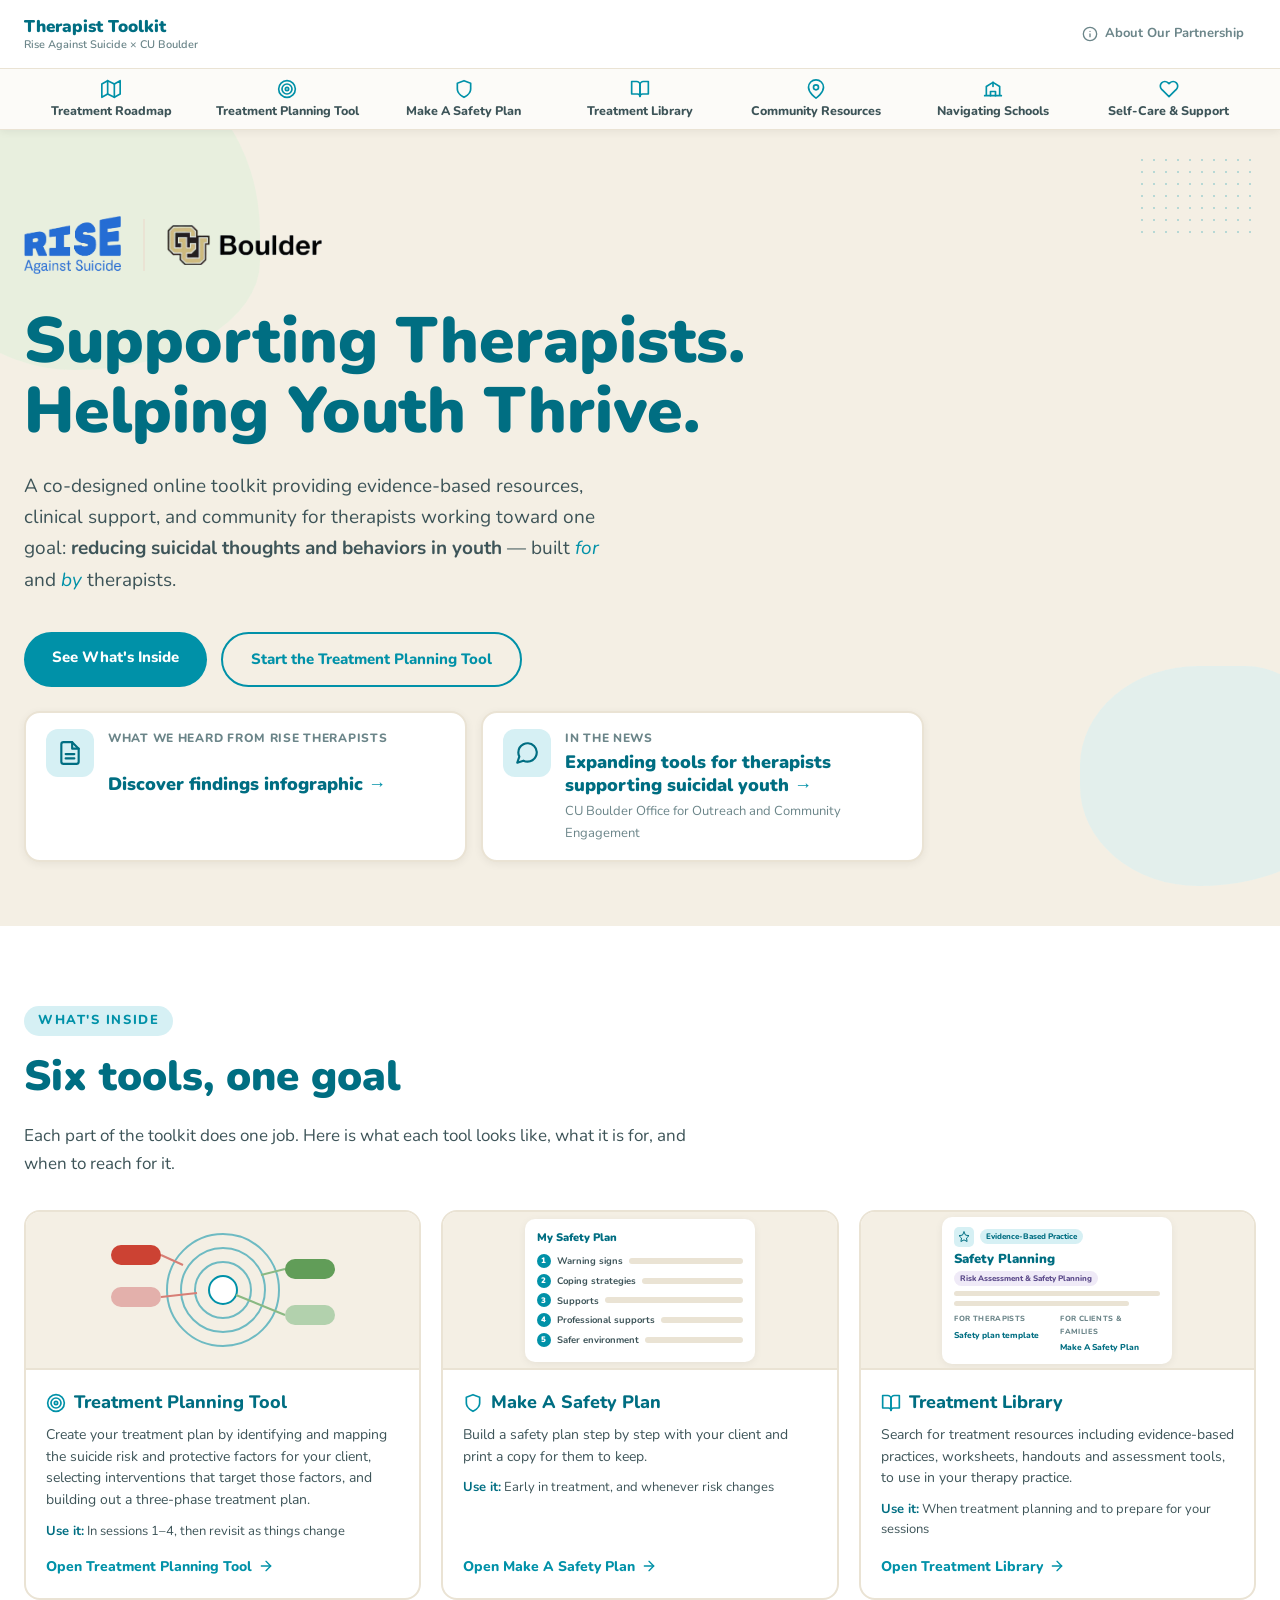
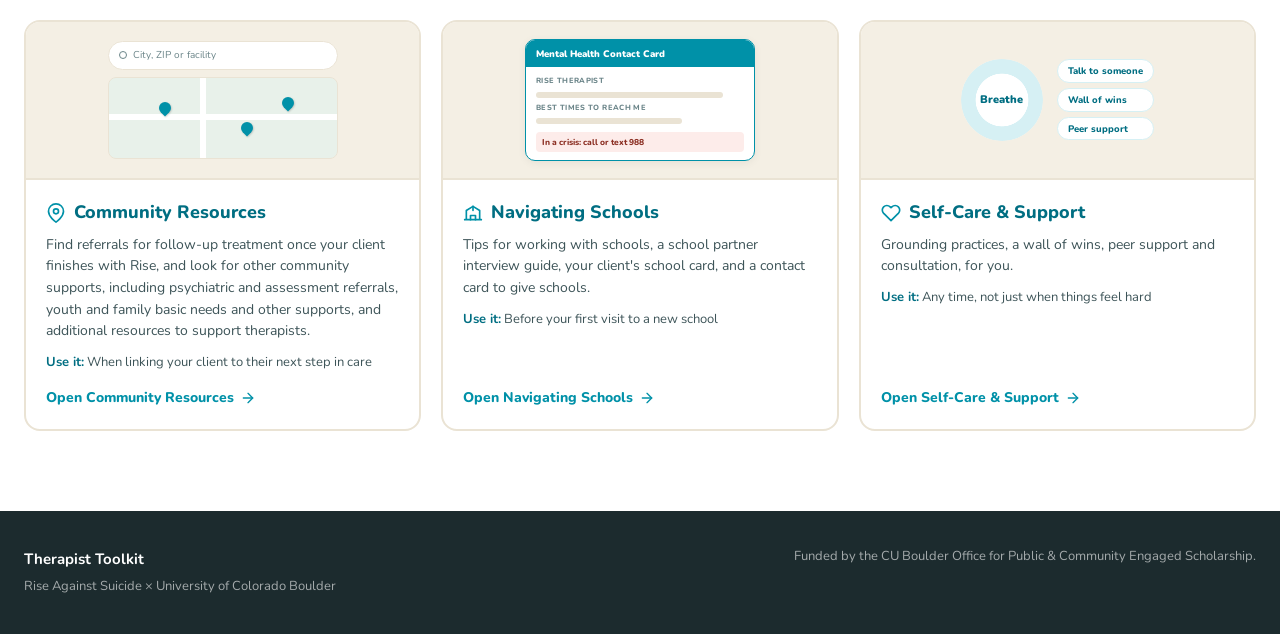
==== commit cf846765: "Move the Treatment Roadmap into its own tab Pilot feedback (11/13): the Planning Tool felt dense wit" ====
--- a/index.html
+++ b/index.html
@@ -7,7 +7,7 @@
   <link rel="preconnect" href="https://fonts.googleapis.com" />
   <link rel="preconnect" href="https://fonts.gstatic.com" crossorigin />
   <link href="https://fonts.googleapis.com/css2?family=Nunito:wght@400;600;700;800;900&display=swap" rel="stylesheet" />
-  <link rel="stylesheet" href="styles.css?v=68" />
+  <link rel="stylesheet" href="styles.css?v=69" />
 </head>
 <body>
 <script src="icons.js?v=2"></script>
@@ -57,6 +57,7 @@
   </div>
   <nav class="nav-tools" aria-label="Toolkit tools">
     <div class="nav-tools-inner">
+      <a href="roadmap.html" class="nav-tool"><svg class="icon" aria-hidden="true"><use href="#ic-map"/></svg><span>Treatment Roadmap</span></a>
       <a href="planning-tool.html" class="nav-tool"><svg class="icon" aria-hidden="true"><use href="#ic-target"/></svg><span>Treatment Planning Tool</span></a>
       <a href="safety-plan.html" class="nav-tool"><svg class="icon" aria-hidden="true"><use href="#ic-shield"/></svg><span>Make A Safety Plan</span></a>
       <a href="resource-library.html" class="nav-tool"><svg class="icon" aria-hidden="true"><use href="#ic-book-open"/></svg><span>Treatment Library</span></a>
@@ -67,6 +68,7 @@
   </nav>
   <div class="nav-mobile" id="navMobile">
     <span class="nav-mobile-label">Toolkit tools</span>
+    <a href="roadmap.html"><svg class="icon" aria-hidden="true"><use href="#ic-map"/></svg><span>Treatment Roadmap</span></a>
     <a href="planning-tool.html"><svg class="icon" aria-hidden="true"><use href="#ic-target"/></svg><span>Treatment Planning Tool</span></a>
     <a href="safety-plan.html"><svg class="icon" aria-hidden="true"><use href="#ic-shield"/></svg><span>Make A Safety Plan</span></a>
     <a href="resource-library.html"><svg class="icon" aria-hidden="true"><use href="#ic-book-open"/></svg><span>Treatment Library</span></a>
@@ -115,7 +117,7 @@
   </div>
 </footer>
 
-<script src="content-loader.js?v=2"></script>
+<script src="content-loader.js?v=3"></script>
 <script src="main.js?v=8"></script>
 </body>
 </html>
--- a/styles.css
+++ b/styles.css
@@ -4,7 +4,7 @@
    ============================================= */
 
 :root {
-  --nav-h: 119px; /* sticky header height: top row + tools row (68px below 1200px) */
+  --nav-h: 130px; /* sticky header height: top row + tools row (68px below 1200px) */
   --teal:       #0091A8;
   --teal-dark:  #006E82;
   --teal-light: #D6F0F4;
@@ -2705,3 +2705,28 @@
 .hero-logo img[src*="rise"] { height: 58px; }
 .hero-logo img[src*="cu-boulder"] { height: 40px; }
 @media (max-width: 520px) { .hero-logo img[src*="rise"] { height: 48px; } .hero-logo img[src*="cu-boulder"] { height: 32px; } }
+
+/* =============================================
+   NAV — tool tabs stack the icon above the label so all the tools fit
+   in one row (Treatment Roadmap through Consultation)
+   ============================================= */
+.nav-tools-inner { gap: 2px; }
+.nav-tool {
+  flex: 1 1 0; min-width: 0; height: auto; min-height: 60px; padding: 8px 6px 6px;
+  flex-direction: column; justify-content: center; gap: 4px;
+  white-space: normal; text-align: center; font-size: 12.5px; line-height: 1.2;
+}
+.nav-tool svg { width: 20px; height: 20px; }
+
+/* =============================================
+   TREATMENT ROADMAP tab + the Planning Tool's link back to it
+   ============================================= */
+.roadmap-header .section-intro { margin-bottom: 22px; }
+.roadmap-cta-top { display: inline-flex; align-items: center; gap: 8px; margin-bottom: 28px; }
+.roadmap-cta-top svg { stroke: currentColor; }
+.planner-roadmap .section-intro { margin-bottom: 24px; }
+a.journey-goto { text-decoration: none; }
+.planner-roadmap-link { display: flex; flex-wrap: wrap; align-items: center; gap: 4px 12px; margin: -8px 0 22px; }
+.planner-roadmap-link a { display: inline-flex; align-items: center; gap: 7px; font-size: 15px; font-weight: 800; color: var(--teal-dark); text-decoration: underline; }
+.planner-roadmap-link a svg { stroke: currentColor; }
+.planner-roadmap-link-hint { font-size: 13px; color: var(--text-light); }
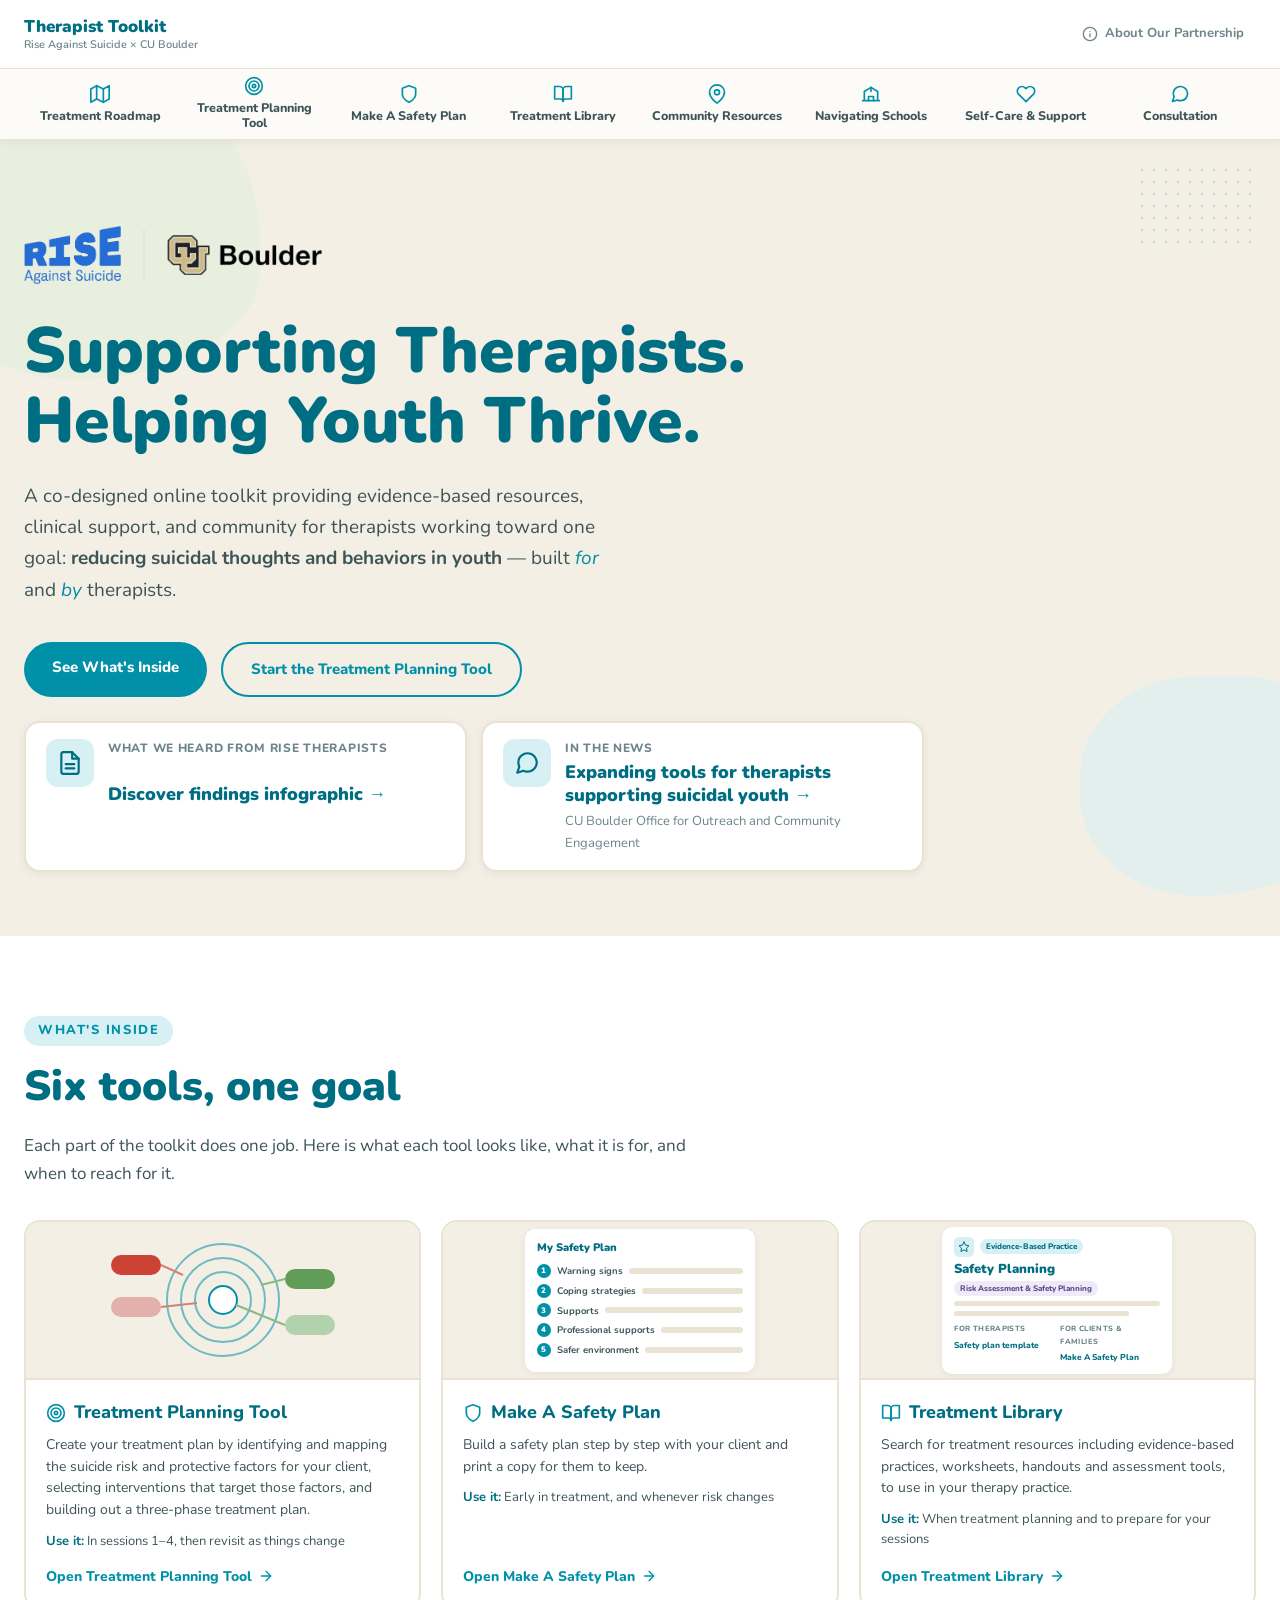
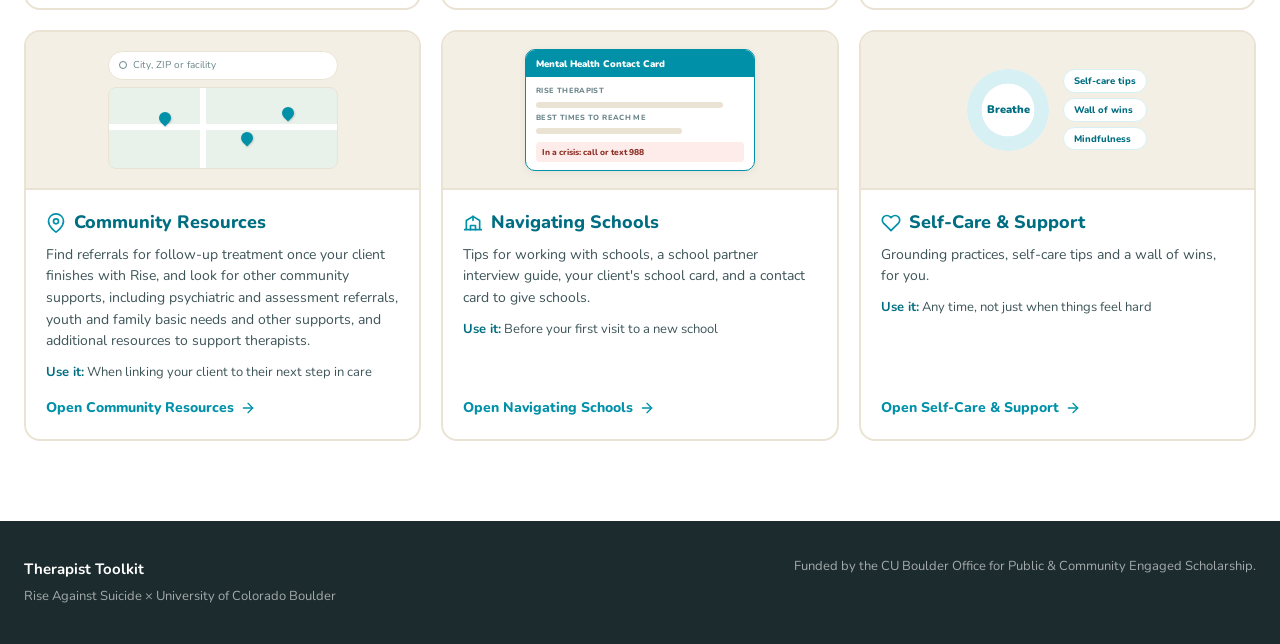
==== commit 7afcf9b1: "Move "Talk to Someone" from Self-Care to a new Consultation tab Pilot feedback (11/13): Self-Care → " ====
--- a/index.html
+++ b/index.html
@@ -7,10 +7,10 @@
   <link rel="preconnect" href="https://fonts.googleapis.com" />
   <link rel="preconnect" href="https://fonts.gstatic.com" crossorigin />
   <link href="https://fonts.googleapis.com/css2?family=Nunito:wght@400;600;700;800;900&display=swap" rel="stylesheet" />
-  <link rel="stylesheet" href="styles.css?v=69" />
+  <link rel="stylesheet" href="styles.css?v=73" />
 </head>
 <body>
-<script src="icons.js?v=2"></script>
+<script src="icons.js?v=4"></script>
 
 <!-- SVG SPRITE -->
 <svg style="display:none" xmlns="http://www.w3.org/2000/svg">
@@ -64,6 +64,7 @@
       <a href="find-referral.html" class="nav-tool"><svg class="icon" aria-hidden="true"><use href="#ic-map-pin"/></svg><span>Community Resources</span></a>
       <a href="schools.html" class="nav-tool"><svg class="icon" aria-hidden="true"><use href="#ic-school"/></svg><span>Navigating Schools</span></a>
       <a href="self-care.html" class="nav-tool"><svg class="icon" aria-hidden="true"><use href="#ic-heart"/></svg><span>Self-Care &amp; Support</span></a>
+      <a href="consultation.html" class="nav-tool"><svg class="icon" aria-hidden="true"><use href="#ic-message"/></svg><span>Consultation</span></a>
     </div>
   </nav>
   <div class="nav-mobile" id="navMobile">
@@ -75,6 +76,7 @@
     <a href="find-referral.html"><svg class="icon" aria-hidden="true"><use href="#ic-map-pin"/></svg><span>Community Resources</span></a>
     <a href="schools.html"><svg class="icon" aria-hidden="true"><use href="#ic-school"/></svg><span>Navigating Schools</span></a>
     <a href="self-care.html"><svg class="icon" aria-hidden="true"><use href="#ic-heart"/></svg><span>Self-Care &amp; Support</span></a>
+    <a href="consultation.html"><svg class="icon" aria-hidden="true"><use href="#ic-message"/></svg><span>Consultation</span></a>
     <a href="about.html" class="nav-mobile-about"><svg class="icon" aria-hidden="true"><use href="#ic-info"/></svg><span>About Our Partnership</span></a>
   </div>
 </header>
@@ -117,7 +119,7 @@
   </div>
 </footer>
 
-<script src="content-loader.js?v=3"></script>
-<script src="main.js?v=8"></script>
+<script src="content-loader.js?v=4"></script>
+<script src="main.js?v=9"></script>
 </body>
 </html>
--- a/styles.css
+++ b/styles.css
@@ -4,7 +4,7 @@
    ============================================= */
 
 :root {
-  --nav-h: 130px; /* sticky header height: top row + tools row (68px below 1200px) */
+  --nav-h: 140px; /* sticky header height: top row + tools row (68px below 1200px) */
   --teal:       #0091A8;
   --teal-dark:  #006E82;
   --teal-light: #D6F0F4;
@@ -831,19 +831,6 @@
 .planner-stepper-row { display: flex; align-items: flex-start; gap: 16px; margin-bottom: 28px; }
 .planner-stepper { overflow-x: auto; flex: 1; min-width: 0; padding-bottom: 4px; }
 .planner-stepper-steps { display: flex; align-items: flex-start; gap: 4px; min-width: 640px; }
-/* Treatment Roadmap phases above the steps they cover */
-.planner-phase-bar { display: flex; gap: 4px; min-width: 640px; margin-bottom: 10px; }
-.planner-phase-seg {
-  min-width: 64px; border-top: 4px solid var(--cream-dark); padding: 6px 4px 0; text-align: center;
-  display: flex; flex-direction: column; gap: 1px; opacity: .6; transition: opacity .15s;
-}
-.planner-phase-seg.is-current { opacity: 1; }
-.planner-phase-seg-name { font-size: 11px; font-weight: 900; text-transform: uppercase; letter-spacing: .05em; color: var(--text-mid); }
-.planner-phase-seg-sub { font-size: 11px; font-weight: 700; color: var(--text-light); line-height: 1.25; }
-.planner-phase-seg-0 { border-top-color: var(--text-light); }
-.planner-phase-seg-1 { border-top-color: var(--orange); } .planner-phase-seg-1 .planner-phase-seg-name { color: #A6531A; }
-.planner-phase-seg-2 { border-top-color: var(--green-dark); } .planner-phase-seg-2 .planner-phase-seg-name { color: hsl(112,35%,28%); }
-.planner-phase-seg-3 { border-top-color: var(--teal); } .planner-phase-seg-3 .planner-phase-seg-name { color: var(--teal-dark); }
 .planner-restart-link {
   flex-shrink: 0; background: none; border: none; font-family: var(--font);
   font-size: 12px; font-weight: 800; color: var(--text-light); cursor: pointer;
@@ -982,13 +969,6 @@
 .planner-add-btn:hover { background: var(--teal); border-color: var(--teal); color: var(--white); }
 .planner-add-btn svg { stroke: currentColor; }
 
-.planner-weight-select {
-  flex-shrink: 0; width: 44px; padding: 0 4px; border-radius: 100px;
-  border: 2px solid var(--cream-dark); background: var(--white);
-  font-family: var(--font); font-size: 12px; font-weight: 700; color: var(--text-mid);
-  text-align: center; cursor: pointer;
-}
-.planner-weight-select:focus { outline: none; border-color: var(--teal); }
 
 .planner-chips { display: flex; flex-wrap: wrap; gap: 6px; }
 .planner-chip {
@@ -1001,17 +981,7 @@
 .planner-chip-remove:hover { opacity: 1; }
 
 /* Per-factor weight (1–5) darkens the chip itself — 5 is the darkest/heaviest */
-.planner-chip-risk.w1 { background: hsl(6, 45%, 95%); color: hsl(6, 50%, 32%); border: 1px solid hsl(6, 45%, 88%); }
-.planner-chip-risk.w2 { background: hsl(6, 50%, 88%); color: hsl(6, 55%, 28%); border: 1px solid hsl(6, 50%, 78%); }
-.planner-chip-risk.w3 { background: hsl(6, 55%, 77%); color: hsl(6, 60%, 22%); border: 1px solid hsl(6, 55%, 65%); }
-.planner-chip-risk.w4 { background: hsl(6, 60%, 62%); color: hsl(6, 65%, 14%); border: 1px solid hsl(6, 60%, 50%); }
-.planner-chip-risk.w5 { background: hsl(6, 64%, 46%); color: #FFFFFF; border: 1px solid hsl(6, 64%, 36%); font-weight: 800; }
-
-.planner-chip-protective.w1 { background: hsl(112, 28%, 95%); color: hsl(112, 35%, 28%); border: 1px solid hsl(112, 28%, 87%); }
-.planner-chip-protective.w2 { background: hsl(112, 28%, 87%); color: hsl(112, 35%, 24%); border: 1px solid hsl(112, 28%, 75%); }
-.planner-chip-protective.w3 { background: hsl(112, 28%, 74%); color: hsl(112, 35%, 18%); border: 1px solid hsl(112, 28%, 60%); }
-.planner-chip-protective.w4 { background: hsl(112, 28%, 58%); color: hsl(112, 40%, 12%); border: 1px solid hsl(112, 28%, 46%); }
-.planner-chip-protective.w5 { background: hsl(112, 28%, 42%); color: #FFFFFF; border: 1px solid hsl(112, 28%, 32%); font-weight: 800; }
+
 
 /* Single self-contained SVG ecological map — rings, ring labels, pills, and
    connector lines are all computed in one viewBox (see buildEcoMapSvg in
@@ -1039,11 +1009,6 @@
 .eco-pill text { font-family: var(--font); font-weight: 700; font-size: 18px; }
 .eco-pill-divider { stroke: #FFFFFF; stroke-width: 2; opacity: .85; }
 .eco-pill-outline { stroke: none; pointer-events: none; }
-.eco-wdot { fill: currentColor; opacity: .3; transition: opacity .12s, transform .12s; }
-.eco-wdot.filled { opacity: 1; }
-.planner-eco-svg:not(.is-locked) .eco-wdot-hit { cursor: pointer; }
-.planner-eco-svg:not(.is-locked) .eco-wdot-hit:hover .eco-wdot { opacity: .9; transform: scale(1.25); }
-.planner-eco-svg.is-locked .eco-wdot-hit { pointer-events: none; }
 .eco-pill-remove { cursor: pointer; opacity: .55; }
 .eco-pill-remove:hover { opacity: 1; }
 .eco-pill-remove line { stroke: currentColor; stroke-width: 1.75; stroke-linecap: round; }
@@ -1099,10 +1064,6 @@
 .planner-checklist { border-top: 4px solid var(--teal); }
 .planner-checklist-head { display: flex; align-items: baseline; justify-content: space-between; gap: 12px; flex-wrap: wrap; }
 .planner-checklist-head h3 { margin-bottom: 4px; }
-.planner-checklist-progress {
-  font-size: 12px; font-weight: 800; color: var(--teal-dark); background: var(--teal-light);
-  padding: 3px 12px; border-radius: 100px; white-space: nowrap;
-}
 .planner-checklist-intro { font-size: 14px; color: var(--text-mid); margin-bottom: 14px; }
 .planner-checklist-list { display: flex; flex-direction: column; gap: 10px; }
 .planner-checklist-item {
@@ -1110,24 +1071,10 @@
   padding: 12px 14px; transition: border-color .15s, background .15s;
 }
 .planner-checklist-item:hover { border-color: var(--teal); }
-.planner-checklist-item.is-done { background: var(--teal-light); border-color: #B9E2E9; }
-.planner-checklist-item label { display: flex; align-items: flex-start; gap: 12px; cursor: pointer; }
-.planner-checklist-input { position: absolute; opacity: 0; width: 1px; height: 1px; }
-.planner-checklist-box {
-  flex-shrink: 0; width: 22px; height: 22px; margin-top: 1px; border-radius: 6px;
-  border: 2px solid var(--teal); background: var(--white); position: relative;
-}
-.planner-checklist-input:checked + .planner-checklist-box { background: var(--teal); }
-.planner-checklist-input:checked + .planner-checklist-box::after {
-  content: ''; position: absolute; left: 6px; top: 2px; width: 6px; height: 11px;
-  border: solid var(--white); border-width: 0 3px 3px 0; transform: rotate(45deg);
-}
-.planner-checklist-input:focus-visible + .planner-checklist-box { outline: 3px solid var(--yellow); outline-offset: 2px; }
 .planner-checklist-text { display: flex; flex-direction: column; gap: 2px; }
 .planner-checklist-text strong { font-size: 15px; color: var(--text); }
-.planner-checklist-item.is-done .planner-checklist-text strong { color: var(--teal-dark); }
 .planner-checklist-detail { font-size: 13px; color: var(--text-mid); line-height: 1.5; }
-.planner-checklist-link-row { padding-left: 34px; margin-top: 6px; display: flex; flex-wrap: wrap; gap: 6px 18px; }
+.planner-checklist-link-row { padding-left: 0; margin-top: 6px; display: flex; flex-wrap: wrap; gap: 6px 18px; }
 .planner-checklist-link { font-size: 13px; font-weight: 800; color: var(--teal); }
 .planner-checklist-link:hover { text-decoration: underline; }
 
@@ -1177,10 +1124,6 @@
   flex: 1 1 260px; min-width: 200px; font-size: 14px;
 }
 .intervention-factor-name { font-size: 19px; }
-.intervention-severity { display: inline-flex; align-items: center; gap: 3px; }
-.intervention-severity-dot {
-  width: 8px; height: 8px; border-radius: 50%; background: var(--cream-dark); flex-shrink: 0;
-}
 .intervention-input-row { display: flex; gap: 8px; flex: 2 1 320px; min-width: 260px; }
 .intervention-input { flex: 1; min-width: 0; }
 .intervention-selected-list { flex-basis: 100%; display: flex; flex-wrap: wrap; gap: 6px; }
@@ -2395,7 +2338,7 @@
 .aim-top { display: flex; align-items: flex-start; justify-content: space-between; }
 .aim-icon { width: 30px; height: 30px; stroke: rgba(255,255,255,.85); }
 /* checklist links line up with the item text when the item has an icon (box 22 + gap 12 + icon 32 + gap 12) */
-.planner-checklist-item:has(.planner-checklist-icon) .planner-checklist-link-row { padding-left: 78px; }
+.planner-checklist-item:has(.planner-checklist-icon) .planner-checklist-link-row { padding-left: 44px; }
 
 /* =============================================
    HOME — linked partner badges, Discover outcomes link, team photo
@@ -2712,7 +2655,9 @@
    ============================================= */
 .nav-tools-inner { gap: 2px; }
 .nav-tool {
-  flex: 1 1 0; min-width: 0; height: auto; min-height: 60px; padding: 8px 6px 6px;
+  /* fixed height with room for a two-line label, so the header is the same
+     height at every width (sticky elements rely on --nav-h) */
+  flex: 1 1 0; min-width: 0; height: 70px; padding: 6px 6px 5px;
   flex-direction: column; justify-content: center; gap: 4px;
   white-space: normal; text-align: center; font-size: 12.5px; line-height: 1.2;
 }
@@ -2730,3 +2675,97 @@
 .planner-roadmap-link a { display: inline-flex; align-items: center; gap: 7px; font-size: 15px; font-weight: 800; color: var(--teal-dark); text-decoration: underline; }
 .planner-roadmap-link a svg { stroke: currentColor; }
 .planner-roadmap-link-hint { font-size: 13px; color: var(--text-light); }
+
+/* Treatment Planning Tool — level steps: definition, "any order" note;
+   Select Interventions: Treatment Library link */
+.planner-order-note { display: flex; align-items: flex-start; gap: 8px; margin: -12px 0 18px; font-size: 14px; font-weight: 700; color: var(--teal-dark); }
+.planner-order-note svg { stroke: var(--teal); flex-shrink: 0; margin-top: 1px; }
+.planner-step-definition { font-size: 15px; color: var(--text); line-height: 1.55; max-width: 820px; margin: 4px 0 12px; background: var(--white); border-left: 4px solid var(--teal); border-radius: 0 var(--radius-sm) var(--radius-sm) 0; padding: 10px 14px; }
+.planner-library-link { display: flex; flex-wrap: wrap; align-items: center; gap: 6px 10px; background: var(--white); border: 2px solid var(--teal-light); border-radius: var(--radius-sm); padding: 12px 16px; margin-bottom: 18px; }
+.planner-library-link > svg { stroke: var(--teal); flex-shrink: 0; }
+.planner-library-link a { display: inline-flex; align-items: center; gap: 6px; font-size: 15px; font-weight: 800; color: var(--teal-dark); text-decoration: underline; }
+.planner-library-link a svg { stroke: currentColor; }
+.planner-library-link-hint { font-size: 13px; color: var(--text-light); }
+.intervention-factor-ring { font-size: 12px; font-weight: 700; color: var(--text-light); }
+/* With the roadmap on its own tab, the tool follows the header directly */
+.planner-header + .planner > .section-inner { padding-top: 8px; }
+
+/* Treatment Plan — Phase 3 as a plain list (no checkboxes) */
+.planner-checklist-row { display: flex; align-items: flex-start; gap: 12px; }
+.planner-checklist-item:hover { border-color: var(--cream-dark); }
+.planner-checklist-icon { margin-top: 0; }
+
+/* Treatment Plan — reorder top factors (drag handle + Move up / Move down) */
+.intervention-review-reorder-hint { font-size: 13px; color: var(--text-light); margin: -4px 0 6px; }
+.intervention-review-order { width: 92px; white-space: nowrap; padding: 12px 8px 12px 12px !important; }
+.intervention-review-order > * { vertical-align: middle; }
+.intervention-order-handle { display: inline-flex; cursor: grab; color: var(--text-light); padding: 4px; }
+.intervention-order-handle svg { stroke: currentColor; }
+.intervention-order-num { display: inline-block; min-width: 16px; font-size: 13px; font-weight: 900; color: var(--text-mid); text-align: center; }
+.intervention-order-btns { display: inline-flex; flex-direction: column; gap: 3px; margin-left: 4px; }
+.intervention-order-btn {
+  width: 26px; height: 22px; border-radius: 6px; border: 1.5px solid var(--cream-dark); background: var(--white);
+  display: inline-flex; align-items: center; justify-content: center; cursor: pointer; color: var(--teal-dark); padding: 0;
+}
+.intervention-order-btn svg { stroke: currentColor; width: 13px; height: 13px; }
+.intervention-order-btn:hover:not(:disabled) { border-color: var(--teal); background: var(--teal-light); }
+.intervention-order-btn:focus-visible { outline: 3px solid var(--yellow); outline-offset: 1px; }
+.intervention-order-btn:disabled { opacity: .3; cursor: default; }
+.intervention-review-row[draggable="true"] { cursor: grab; }
+.intervention-review-row.is-dragging { opacity: .45; }
+.intervention-review-row.drop-before td { box-shadow: inset 0 3px 0 var(--teal); }
+.intervention-review-row.drop-after td { box-shadow: inset 0 -3px 0 var(--teal); }
+@media (max-width: 700px) {
+  /* stacked cards: the order controls sit in a row across the top of each card */
+  .intervention-review-order { width: auto; display: flex !important; align-items: center; gap: 8px; padding: 10px 12px 0 !important; }
+  .intervention-review-order::before { display: none !important; }
+  .intervention-order-btns { flex-direction: row; margin-left: auto; gap: 6px; }
+  .intervention-order-btn { width: 36px; height: 32px; }
+}
+
+/* =============================================
+   TREATMENT LIBRARY — curation note, modality, handout slots, phone filters
+   ============================================= */
+.reslib-curation {
+  display: flex; gap: 12px; align-items: flex-start; max-width: 760px; margin: 0 0 22px;
+  background: var(--white); border: 1.5px solid var(--cream-dark); border-radius: var(--radius-sm); padding: 14px 16px;
+}
+.reslib-curation > svg { stroke: var(--teal); flex-shrink: 0; margin-top: 2px; }
+.reslib-curation strong { display: block; font-size: 14px; color: var(--teal-dark); margin-bottom: 4px; }
+.reslib-curation p { font-size: 14px; color: var(--text-mid); line-height: 1.6; margin: 0; }
+.reslib-modality { font-size: 13px; color: var(--text-mid); margin: 8px 0 0; }
+.reslib-modality span { font-weight: 800; color: var(--text-light); text-transform: uppercase; letter-spacing: .05em; font-size: 11px; }
+.reslib-handouts { display: grid; grid-template-columns: repeat(auto-fit, minmax(220px, 1fr)); gap: 10px; margin-bottom: 18px; }
+.reslib-handout {
+  display: flex; align-items: center; gap: 12px; padding: 12px 14px; border-radius: var(--radius-sm);
+  border: 2px solid var(--cream-dark); background: var(--white); text-decoration: none; transition: border-color .15s, background .15s;
+}
+.reslib-handout:hover { border-color: var(--teal); background: var(--teal-light); }
+.reslib-handout:focus-visible { outline: 3px solid var(--yellow); outline-offset: 2px; }
+.reslib-handout > svg { stroke: var(--teal); margin-left: auto; flex-shrink: 0; }
+.reslib-handout-icon { width: 34px; height: 34px; border-radius: 8px; background: var(--teal-light); display: flex; align-items: center; justify-content: center; flex-shrink: 0; }
+.reslib-handout-icon svg { stroke: var(--teal-dark); }
+.reslib-handout-text strong { display: block; font-size: 14px; color: var(--teal-dark); }
+.reslib-handout-text span { font-size: 12px; color: var(--text-light); }
+.reslib-filter-toggle {
+  display: none; align-items: center; gap: 8px; margin: 0 0 14px; font-family: var(--font); font-size: 14px; font-weight: 800;
+  color: var(--teal-dark); background: var(--white); border: 2px solid var(--cream-dark); border-radius: 100px; padding: 8px 16px; cursor: pointer;
+}
+.reslib-filter-toggle svg { stroke: currentColor; }
+.reslib-filter-toggle[aria-expanded="true"] { border-color: var(--teal); background: var(--teal-light); }
+.reslib-filter-toggle:focus-visible { outline: 3px solid var(--yellow); outline-offset: 2px; }
+@media (max-width: 800px) {
+  .reslib-filter-toggle { display: inline-flex; }
+  .reslib-sidebar { display: none; }
+  .reslib-sidebar.is-open { display: flex; }
+}
+
+/* =============================================
+   CONSULTATION tab (moved from Self-Care) + Self-Care card that links to it
+   ============================================= */
+.consultation-page .section-inner { padding-top: 48px; }
+.consultation-panel .consult-hero h2 { font-size: clamp(28px, 4vw, 40px); }
+a.sc-item-link { text-decoration: none; color: inherit; display: block; transition: border-color .15s, box-shadow .15s; }
+a.sc-item-link:hover { box-shadow: var(--shadow-md); }
+a.sc-item-link h4::after { content: ' →'; color: var(--teal); }
+a.sc-item-link:focus-visible { outline: 3px solid var(--yellow); outline-offset: 2px; }
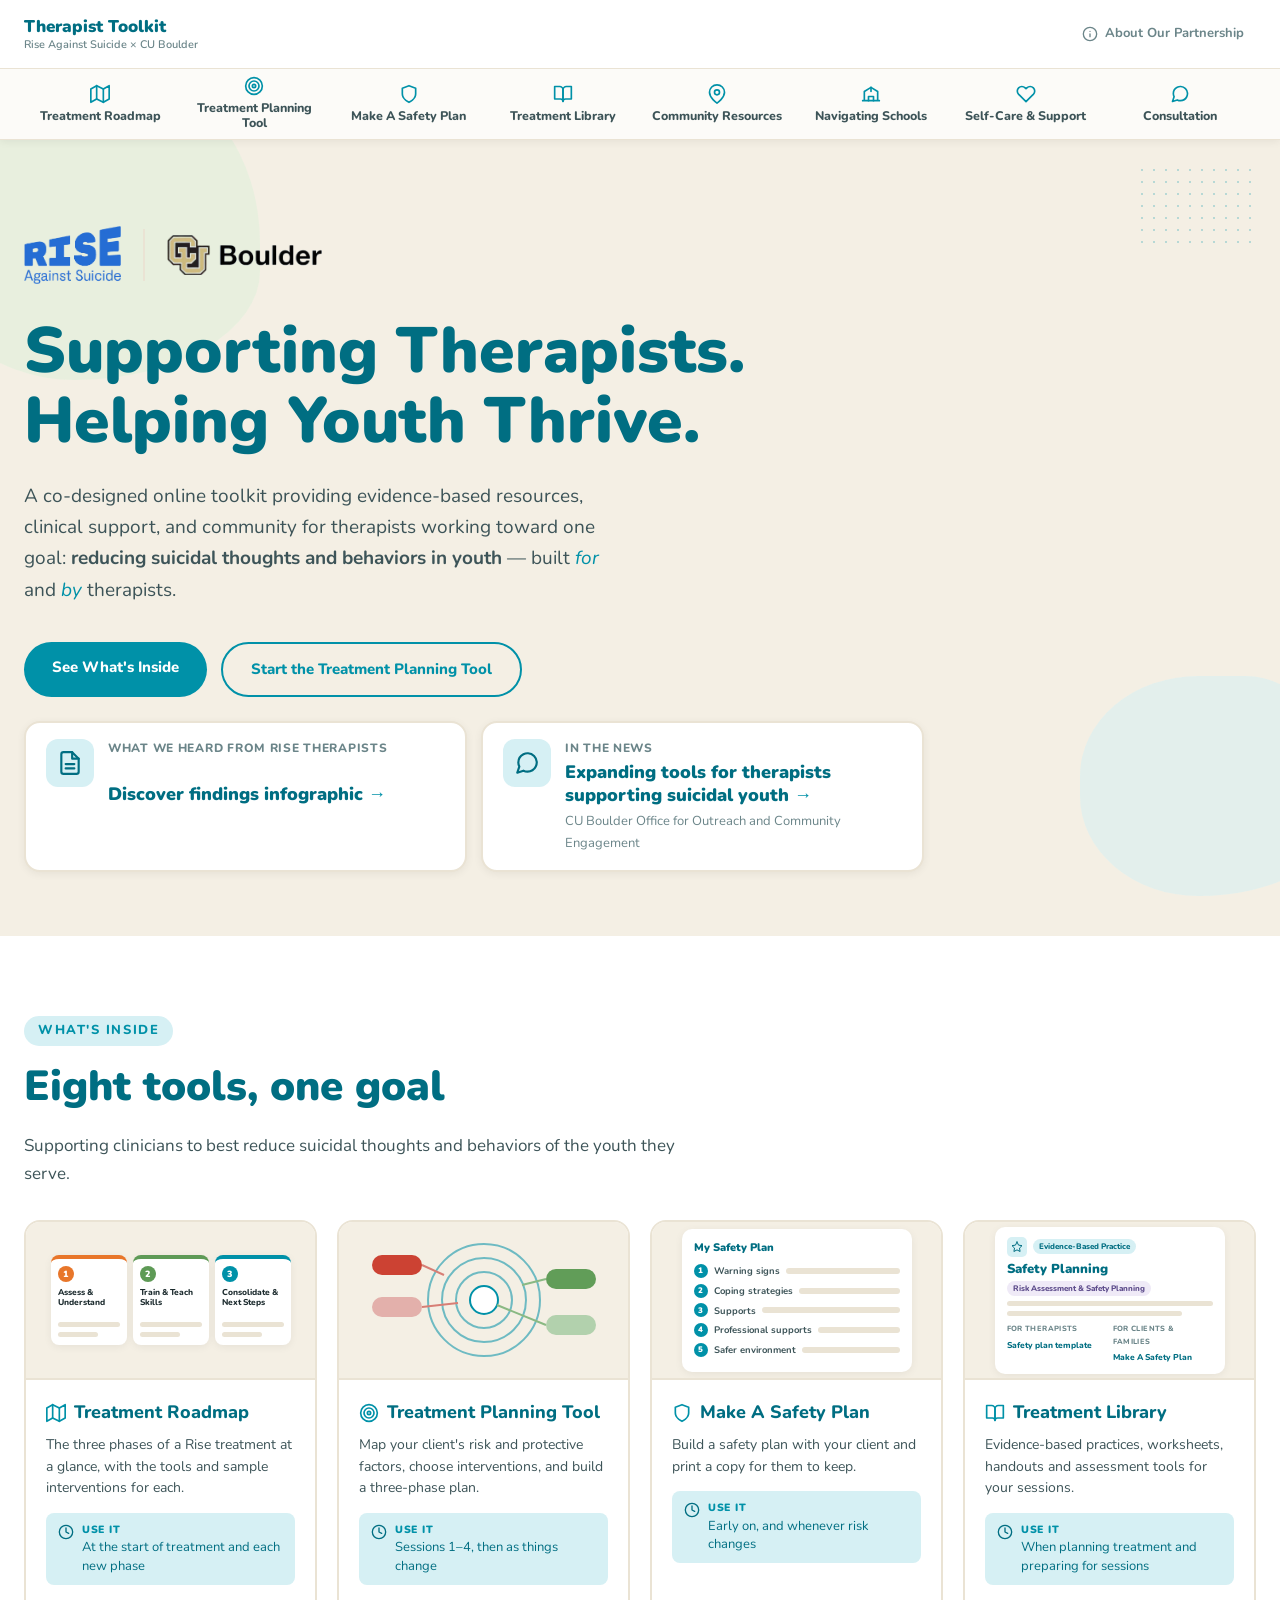
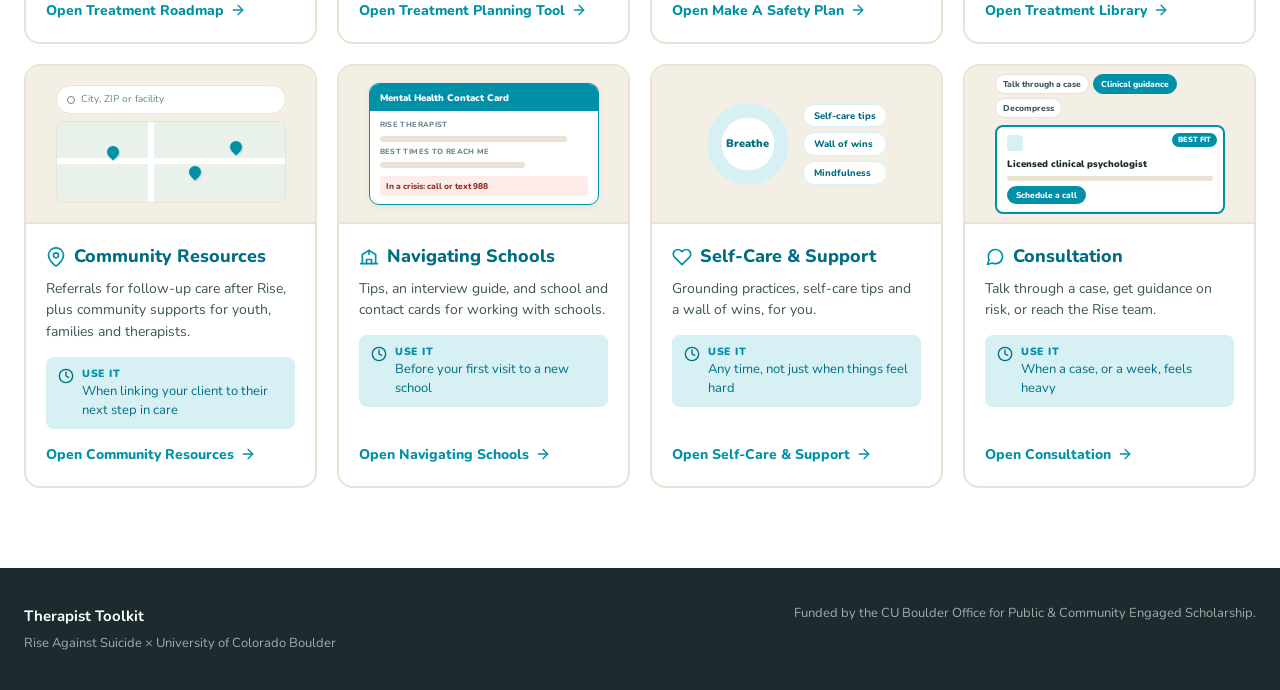
==== commit 09939786: "Home "What's Inside" for eight tools; nav names editable in the CMS - Home: "Eight tools, one goal" " ====
--- a/index.html
+++ b/index.html
@@ -7,10 +7,10 @@
   <link rel="preconnect" href="https://fonts.googleapis.com" />
   <link rel="preconnect" href="https://fonts.gstatic.com" crossorigin />
   <link href="https://fonts.googleapis.com/css2?family=Nunito:wght@400;600;700;800;900&display=swap" rel="stylesheet" />
-  <link rel="stylesheet" href="styles.css?v=73" />
+  <link rel="stylesheet" href="styles.css?v=76" />
 </head>
 <body>
-<script src="icons.js?v=4"></script>
+<script src="icons.js?v=5"></script>
 
 <!-- SVG SPRITE -->
 <svg style="display:none" xmlns="http://www.w3.org/2000/svg">
@@ -120,6 +120,7 @@
 </footer>
 
 <script src="content-loader.js?v=4"></script>
-<script src="main.js?v=9"></script>
+<script src="main.js?v=11"></script>
+<script src="nav-labels.js?v=1"></script>
 </body>
 </html>
--- a/styles.css
+++ b/styles.css
@@ -2769,3 +2769,33 @@
 a.sc-item-link:hover { box-shadow: var(--shadow-md); }
 a.sc-item-link h4::after { content: ' →'; color: var(--teal); }
 a.sc-item-link:focus-visible { outline: 3px solid var(--yellow); outline-offset: 2px; }
+
+/* Home "What's Inside": eight tools — two rows of four on wide screens */
+.tour-grid { grid-template-columns: repeat(4, 1fr); }
+@media (max-width: 1100px) { .tour-grid { grid-template-columns: repeat(2, 1fr); } }
+@media (max-width: 600px) { .tour-grid { grid-template-columns: 1fr; } }
+/* Treatment Roadmap preview: three phases side by side */
+.pv-roadmap { display: grid; grid-template-columns: repeat(3, 1fr); gap: 6px; width: 100%; max-width: 240px; }
+.pv-phase { background: var(--white); border-radius: 8px; border-top: 4px solid var(--teal); padding: 7px 7px 8px; display: flex; flex-direction: column; gap: 5px; box-shadow: var(--shadow-sm); }
+.pv-phase-1 { border-top-color: var(--orange); } .pv-phase-2 { border-top-color: var(--green-dark); }
+.pv-phase-num { width: 16px; height: 16px; border-radius: 50%; color: var(--white); font-size: 9px; font-weight: 900; display: flex; align-items: center; justify-content: center; background: var(--teal); }
+.pv-phase-1 .pv-phase-num { background: var(--orange); } .pv-phase-2 .pv-phase-num { background: var(--green-dark); }
+.pv-phase-title { font-size: 8.5px; font-weight: 800; color: var(--text); line-height: 1.2; min-height: 30px; }
+.pv-phase .pv-bar { flex: none; width: 100%; height: 5px; }
+.pv-phase .pv-bar-short { width: 65%; }
+/* Consultation preview: need picker + the best-fit contact */
+.pv-consult { position: relative; background: var(--white); border: 2px solid var(--teal); border-radius: 8px; padding: 8px 10px; display: flex; flex-direction: column; gap: 5px; }
+.pv-consult-badge { position: absolute; top: 6px; right: 6px; font-size: 7.5px; font-weight: 900; text-transform: uppercase; color: var(--white); background: var(--teal); border-radius: 100px; padding: 1px 6px; }
+.pv-consult-icon { width: 16px; height: 16px; border-radius: 4px; background: var(--teal-light); }
+.pv-consult-title { font-size: 9.5px; font-weight: 900; color: var(--text); }
+.pv-consult .pv-bar { flex: none; height: 5px; }
+.pv-consult-btn { align-self: flex-start; font-size: 8.5px; font-weight: 800; color: var(--white); background: var(--teal); border-radius: 100px; padding: 2px 9px; }
+
+/* "Use it" on the What's Inside cards: set apart from the description */
+.tour-when {
+  display: flex; align-items: flex-start; gap: 8px; margin-top: 14px !important;
+  background: var(--teal-light); border-radius: var(--radius-sm); padding: 9px 12px;
+  font-size: 13px !important; color: var(--teal-dark) !important; line-height: 1.45 !important;
+}
+.tour-when svg { stroke: var(--teal-dark); flex-shrink: 0; margin-top: 2px; }
+.tour-when strong { display: block; font-size: 10.5px; font-weight: 900; text-transform: uppercase; letter-spacing: .07em; color: var(--teal); margin-bottom: 1px; }
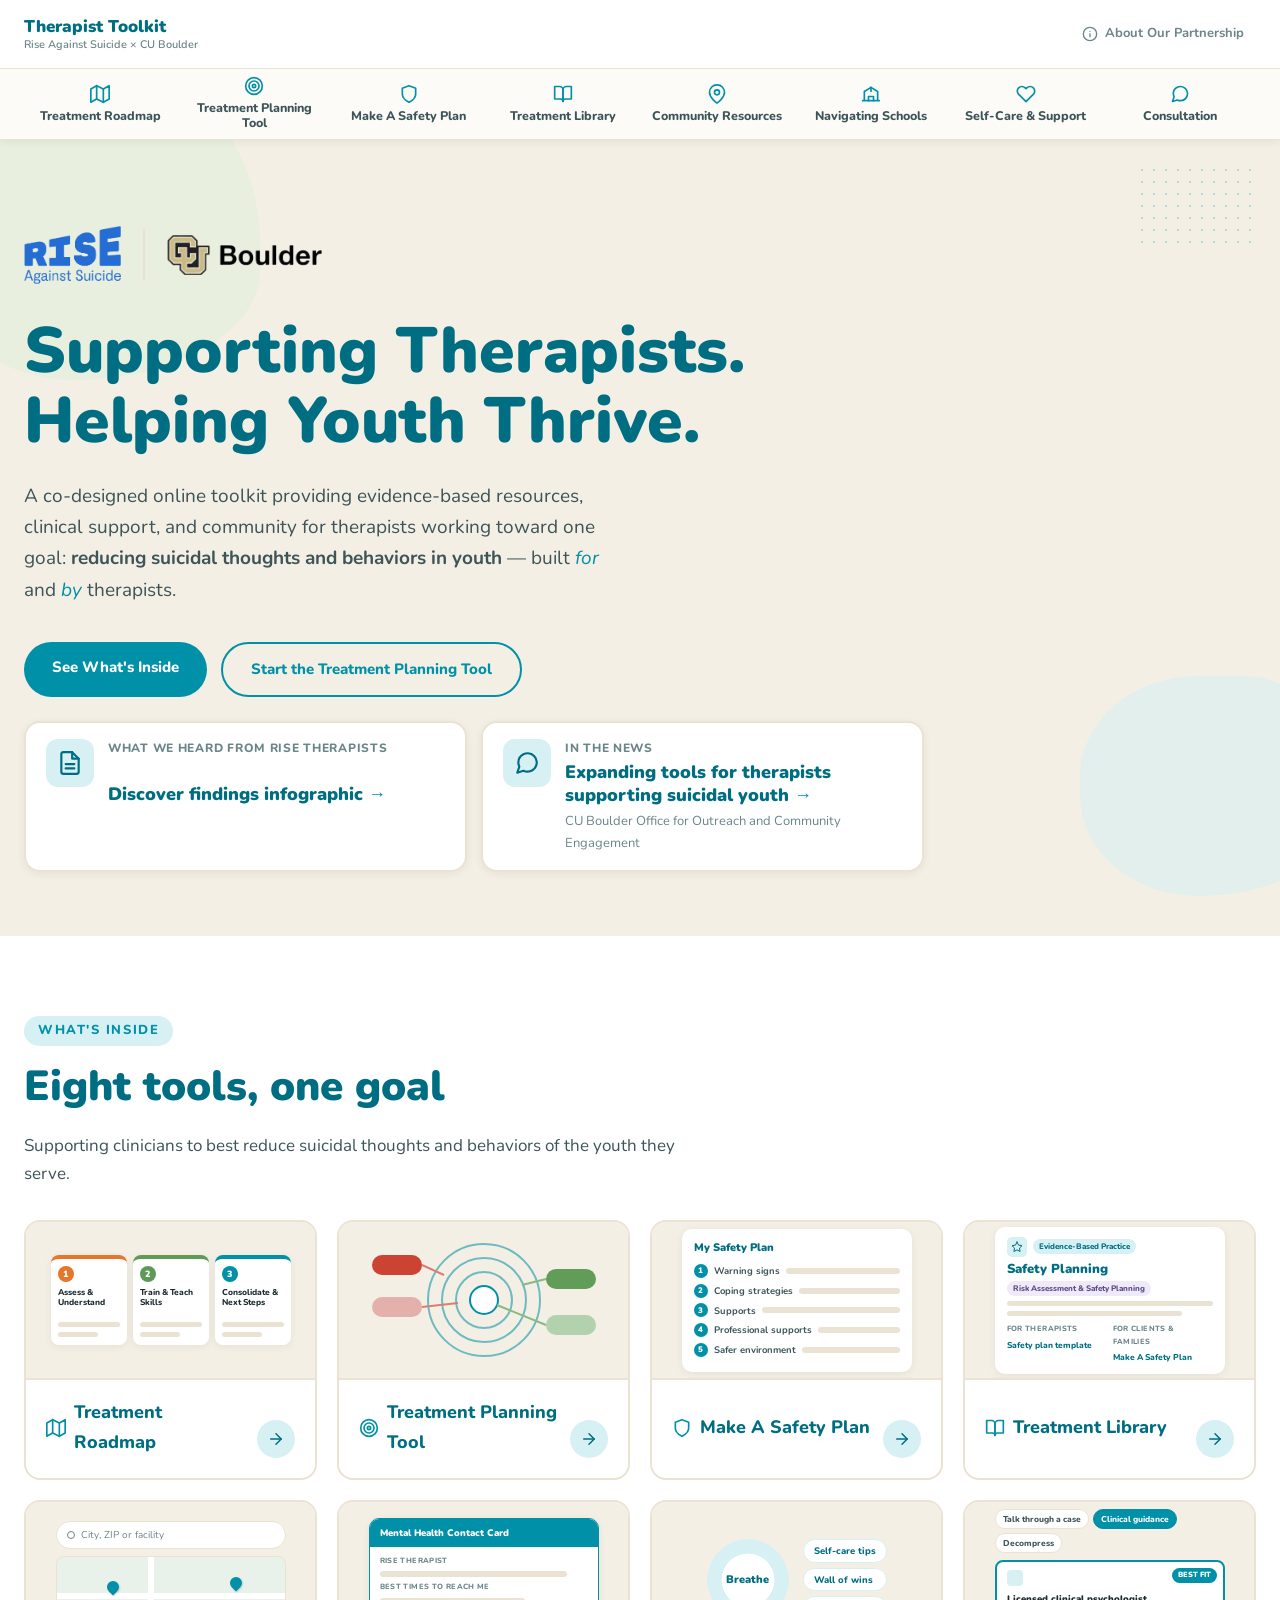
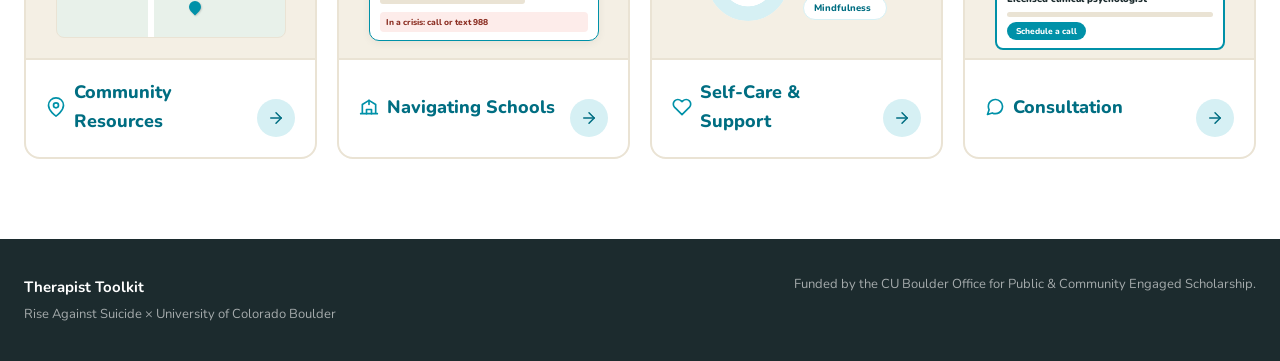
==== commit cdcf983b: "Planner tour, protective-first plans, Consultation picker, roadmap road - Start Here: four Parts wit" ====
--- a/index.html
+++ b/index.html
@@ -7,7 +7,7 @@
   <link rel="preconnect" href="https://fonts.googleapis.com" />
   <link rel="preconnect" href="https://fonts.gstatic.com" crossorigin />
   <link href="https://fonts.googleapis.com/css2?family=Nunito:wght@400;600;700;800;900&display=swap" rel="stylesheet" />
-  <link rel="stylesheet" href="styles.css?v=76" />
+  <link rel="stylesheet" href="styles.css?v=99" />
 </head>
 <body>
 <script src="icons.js?v=5"></script>
@@ -120,7 +120,7 @@
 </footer>
 
 <script src="content-loader.js?v=4"></script>
-<script src="main.js?v=11"></script>
+<script src="main.js?v=13"></script>
 <script src="nav-labels.js?v=1"></script>
 </body>
 </html>
--- a/styles.css
+++ b/styles.css
@@ -599,7 +599,8 @@
   font-size: 11px; font-weight: 800; letter-spacing: .04em; text-transform: uppercase;
   color: var(--white); background: var(--teal); padding: 4px 12px; border-radius: 100px;
 }
-.consult-card.is-active .consult-card-badge { display: inline-flex; }
+/* "Best fit" only when a "What do you need?" pill picked the card */
+.consult-card.is-best-fit .consult-card-badge { display: inline-flex; }
 .consult-icon {
   width: 42px; height: 42px; border-radius: 10px; background: var(--teal-light);
   display: flex; align-items: center; justify-content: center; margin-bottom: 14px;
@@ -613,11 +614,6 @@
   padding-left: 18px; position: relative; margin-bottom: 4px;
 }
 .consult-card-bestfor li::before { content: '•'; position: absolute; left: 0; color: var(--teal); }
-.consult-card-dl { width: 100%; border-top: 1px solid var(--cream-dark); margin-bottom: 20px; }
-.consult-card.is-active .consult-card-dl { border-top-color: var(--teal-light); }
-.consult-card-dl-row { display: flex; justify-content: space-between; gap: 12px; padding: 8px 0; font-size: 12px; }
-.consult-card-dl-row dt { font-weight: 800; color: var(--text-light); text-transform: uppercase; letter-spacing: .03em; }
-.consult-card-dl-row dd { color: var(--text-mid); text-align: right; }
 .consult-card-actions { margin-top: auto; width: 100%; display: flex; flex-direction: column; align-items: flex-start; gap: 8px; }
 .consult-card-btn { width: 100%; text-align: center; }
 .consult-card.is-active .consult-card-btn { background: var(--teal); color: var(--white); border-color: var(--teal); }
@@ -1074,7 +1070,7 @@
 .planner-checklist-text { display: flex; flex-direction: column; gap: 2px; }
 .planner-checklist-text strong { font-size: 15px; color: var(--text); }
 .planner-checklist-detail { font-size: 13px; color: var(--text-mid); line-height: 1.5; }
-.planner-checklist-link-row { padding-left: 0; margin-top: 6px; display: flex; flex-wrap: wrap; gap: 6px 18px; }
+.planner-checklist-link-row { padding-left: 34px; margin-top: 6px; display: flex; flex-wrap: wrap; gap: 6px 18px; }
 .planner-checklist-link { font-size: 13px; font-weight: 800; color: var(--teal); }
 .planner-checklist-link:hover { text-decoration: underline; }
 
@@ -2338,7 +2334,7 @@
 .aim-top { display: flex; align-items: flex-start; justify-content: space-between; }
 .aim-icon { width: 30px; height: 30px; stroke: rgba(255,255,255,.85); }
 /* checklist links line up with the item text when the item has an icon (box 22 + gap 12 + icon 32 + gap 12) */
-.planner-checklist-item:has(.planner-checklist-icon) .planner-checklist-link-row { padding-left: 44px; }
+.planner-checklist-item:has(.planner-checklist-icon) .planner-checklist-link-row { padding-left: 78px; }
 
 /* =============================================
    HOME — linked partner badges, Discover outcomes link, team photo
@@ -2421,10 +2417,6 @@
 .planner-orient { margin-bottom: 24px; }
 .po-tour { background: var(--white); border-radius: var(--radius); box-shadow: var(--shadow-sm); padding: 22px 28px 24px; }
 .po-tour-top { display: flex; align-items: center; justify-content: space-between; gap: 16px; margin-bottom: 20px; }
-.po-dots { display: flex; gap: 6px; }
-.po-dot { width: 28px; height: 6px; border-radius: 3px; background: var(--cream-dark); transition: background .2s; }
-.po-dot.is-done { background: #9CC9D0; }
-.po-dot.is-current { background: var(--teal); }
 .po-skip {
   display: inline-flex; align-items: center; gap: 5px; background: none; border: none; cursor: pointer;
   font-family: var(--font); font-size: 13px; font-weight: 800; color: var(--text-light); text-decoration: underline; padding: 4px 0;
@@ -2483,30 +2475,37 @@
 .po-level-chip-4.is-active { background: #8ED4DF; border-color: #8ED4DF; color: var(--teal-dark); }
 .po-level-chip-5.is-active { background: var(--green); border-color: var(--green); }
 
-/* slides 2–4: one Treatment Roadmap phase each, in that phase's color */
-.po-dot-1.is-current, .po-dot-1.is-done { background: var(--orange); }
-.po-dot-2.is-current, .po-dot-2.is-done { background: var(--green-dark); }
-.po-dot-3.is-current, .po-dot-3.is-done { background: var(--teal); }
-.po-phase { --ph: var(--teal); --ph-bg: var(--teal-light); --ph-ink: var(--teal-dark); max-width: 820px; }
-.po-phase-1 { --ph: var(--orange); --ph-bg: #FEF0E6; --ph-ink: #A6531A; }
-.po-phase-2 { --ph: var(--green-dark); --ph-bg: var(--green-light); --ph-ink: hsl(112,35%,26%); }
-.po-phase-head { display: flex; align-items: center; gap: 16px; margin-bottom: 18px; }
-.po-phase-badge { width: 64px; height: 64px; border-radius: 18px; background: var(--ph); display: flex; align-items: center; justify-content: center; flex-shrink: 0; }
-.po-phase-badge svg { width: 30px; height: 30px; stroke: var(--white); }
-.po-phase-kicker { display: block; font-size: 12px; font-weight: 900; text-transform: uppercase; letter-spacing: .07em; color: var(--ph-ink); margin-bottom: 2px; }
-.po-phase h4 { margin-bottom: 0; color: var(--text); font-size: 24px; }
-.po-phase-why { background: var(--ph-bg); border-left: 5px solid var(--ph); border-radius: var(--radius-sm); padding: 14px 18px; margin-bottom: 20px; }
-.po-phase-why span { display: inline-flex; align-items: center; gap: 6px; font-size: 11px; font-weight: 900; text-transform: uppercase; letter-spacing: .07em; color: var(--ph-ink); margin-bottom: 4px; }
-.po-phase-why span svg { stroke: currentColor; }
-.po-phase-why p { font-size: 18px; font-weight: 800; color: var(--text); line-height: 1.45; }
-.po-phase-do { display: block; font-size: 11px; font-weight: 900; text-transform: uppercase; letter-spacing: .07em; color: var(--text-light); margin-bottom: 10px; }
-.po-tasks { display: grid; grid-template-columns: repeat(auto-fit, minmax(260px, 1fr)); gap: 12px; }
-.po-task { display: flex; gap: 12px; align-items: flex-start; border: 2px solid var(--cream-dark); border-radius: var(--radius-sm); padding: 14px; }
-.po-task-icon { width: 38px; height: 38px; border-radius: 10px; background: var(--ph-bg); display: flex; align-items: center; justify-content: center; flex-shrink: 0; }
-.po-task-icon svg { width: 20px; height: 20px; stroke: var(--ph-ink); }
-.po-task strong { display: flex; flex-wrap: wrap; align-items: center; gap: 4px 8px; font-size: 15px; color: var(--text); margin-bottom: 3px; }
-.po-task strong em { font-style: normal; font-size: 11px; font-weight: 800; color: var(--ph-ink); background: var(--ph-bg); border-radius: 100px; padding: 1px 8px; }
-.po-task p { font-size: 14px; color: var(--text-mid); line-height: 1.5; }
+/* four steps: a strip across the top (jump to any step), one slide per step */
+.po-stepnav { list-style: none; display: grid; grid-template-columns: repeat(4, minmax(0, 1fr)); gap: 6px; flex: 1; margin: 0; padding: 0; }
+.po-stepnav-btn {
+  width: 100%; display: flex; align-items: center; gap: 8px; text-align: left; font-family: var(--font); cursor: pointer;
+  background: var(--cream); border: 2px solid transparent; border-radius: var(--radius-sm); padding: 7px 10px;
+  font-size: 13px; font-weight: 800; color: var(--text-mid); line-height: 1.2; transition: background .15s, border-color .15s, color .15s;
+}
+.po-stepnav-btn b {
+  width: 24px; height: 24px; border-radius: 50%; flex-shrink: 0; display: inline-flex; align-items: center; justify-content: center;
+  background: var(--white); border: 2px solid var(--cream-dark); font-size: 12px; font-weight: 900; color: var(--text-light);
+}
+.po-stepnav-btn:hover { border-color: #B9E2E9; }
+.po-stepnav-btn:focus-visible { outline: 3px solid var(--yellow); outline-offset: 2px; }
+.po-stepnav-btn.is-done b { background: var(--teal-light); border-color: var(--teal-light); color: var(--teal-dark); }
+.po-stepnav-btn.is-current { background: var(--white); border-color: var(--teal); color: var(--teal-dark); }
+.po-stepnav-btn.is-current b { background: var(--teal); border-color: var(--teal); color: var(--white); }
+.po-tour-top { align-items: flex-start; }
+.po-skip { margin-top: 8px; flex-shrink: 0; }
+.po-stepslide { max-width: 980px; }
+.po-stepslide-head { display: flex; align-items: center; gap: 16px; margin-bottom: 12px; }
+.po-step-badge { width: 58px; height: 58px; border-radius: 16px; background: var(--teal); display: flex; align-items: center; justify-content: center; flex-shrink: 0; }
+.po-step-badge svg { width: 28px; height: 28px; stroke: var(--white); }
+.po-step-kicker { display: block; font-size: 12px; font-weight: 900; text-transform: uppercase; letter-spacing: .06em; color: var(--teal); margin-bottom: 2px; }
+.po-stepslide h4 { margin-bottom: 0; color: var(--text); font-size: 24px; }
+.po-step-summary { font-size: 18px; font-weight: 700; color: var(--text); line-height: 1.45; margin-bottom: 12px; max-width: 760px; }
+.po-step-list { list-style: none; display: flex; flex-direction: column; gap: 6px; margin-bottom: 4px; }
+.po-step-list li { position: relative; padding-left: 24px; font-size: 15px; color: var(--text-mid); line-height: 1.5; }
+.po-step-list li::before { content: ''; position: absolute; left: 3px; top: 6px; width: 10px; height: 5px; border-left: 2.5px solid var(--teal); border-bottom: 2.5px solid var(--teal); transform: rotate(-45deg); }
+.po-levels { margin-top: 20px; padding-top: 18px; border-top: 1px solid var(--cream-dark); }
+.po-levels-heading { font-size: 16px; color: var(--teal-dark); margin-bottom: 2px; }
+.po-levels .po-hint { margin: 0 0 14px !important; }
 .po-note { display: flex; align-items: flex-start; gap: 6px; margin-top: 16px; font-size: 13px; color: var(--text-light); }
 .po-note svg { stroke: currentColor; flex-shrink: 0; margin-top: 2px; }
 @media (max-width: 760px) {
@@ -2516,10 +2515,6 @@
 }
 @media (max-width: 520px) {
   .po-tour { padding: 18px 16px 20px; }
-  .po-dot { width: 18px; }
-  .po-phase-badge { width: 52px; height: 52px; border-radius: 14px; }
-  .po-phase h4 { font-size: 20px; }
-  .po-phase-why p { font-size: 16px; }
   .po-examples { grid-template-columns: 1fr; }
   .po-count { display: none; }
 }
@@ -2690,10 +2685,27 @@
 /* With the roadmap on its own tab, the tool follows the header directly */
 .planner-header + .planner > .section-inner { padding-top: 8px; }
 
-/* Treatment Plan — Phase 3 as a plain list (no checkboxes) */
-.planner-checklist-row { display: flex; align-items: flex-start; gap: 12px; }
-.planner-checklist-item:hover { border-color: var(--cream-dark); }
-.planner-checklist-icon { margin-top: 0; }
+/* Treatment Plan — Phase 3 checklist: click to check off and track progress */
+.planner-checklist-progress {
+  font-size: 12px; font-weight: 800; color: var(--teal-dark); background: var(--teal-light);
+  padding: 3px 12px; border-radius: 100px; white-space: nowrap;
+}
+.planner-checklist-item:hover { border-color: var(--teal); }
+.planner-checklist-item.is-done { background: var(--teal-light); border-color: #B9E2E9; }
+.planner-checklist-item label { display: flex; align-items: flex-start; gap: 12px; cursor: pointer; }
+.planner-checklist-input { position: absolute; opacity: 0; width: 1px; height: 1px; }
+.planner-checklist-box {
+  flex-shrink: 0; width: 22px; height: 22px; margin-top: 1px; border-radius: 6px;
+  border: 2px solid var(--teal); background: var(--white); position: relative;
+}
+.planner-checklist-input:checked + .planner-checklist-box { background: var(--teal); }
+.planner-checklist-input:checked + .planner-checklist-box::after {
+  content: ''; position: absolute; left: 6px; top: 2px; width: 6px; height: 11px;
+  border: solid var(--white); border-width: 0 3px 3px 0; transform: rotate(45deg);
+}
+.planner-checklist-input:focus-visible + .planner-checklist-box { outline: 3px solid var(--yellow); outline-offset: 2px; }
+.planner-checklist-item.is-done .planner-checklist-text strong { color: var(--teal-dark); }
+.planner-checklist-icon { margin-top: -4px; }
 
 /* Treatment Plan — reorder top factors (drag handle + Move up / Move down) */
 .intervention-review-reorder-hint { font-size: 13px; color: var(--text-light); margin: -4px 0 6px; }
@@ -2799,3 +2811,390 @@
 }
 .tour-when svg { stroke: var(--teal-dark); flex-shrink: 0; margin-top: 2px; }
 .tour-when strong { display: block; font-size: 10.5px; font-weight: 900; text-transform: uppercase; letter-spacing: .07em; color: var(--teal); margin-bottom: 1px; }
+
+@media (max-width: 760px) {
+  .po-tour-top { flex-direction: column-reverse; align-items: stretch; gap: 8px; }
+  .po-skip { align-self: flex-end; margin-top: 0; }
+  .po-stepnav { grid-template-columns: repeat(2, minmax(0, 1fr)); }
+  .po-step-summary { font-size: 16px; }
+  .po-stepslide h4 { font-size: 20px; }
+}
+
+/* Home cards: just an arrow to open (the whole card is the link) */
+.tour-open { align-self: flex-end; width: 38px; height: 38px; border-radius: 50%; justify-content: center; padding-top: 0 !important; margin-top: auto; background: var(--teal-light); color: var(--teal-dark); transition: background .15s, color .15s; }
+.tour-body > .tour-when { margin-bottom: 14px; }
+.tour-card:hover .tour-open { background: var(--teal); color: var(--white); }
+.tour-open svg { stroke: currentColor; width: 18px; height: 18px; }
+
+/* Consultation: photos (placeholders until added) and selectable contact cards */
+.consult-card { cursor: pointer; }
+.consult-card a, .consult-card button { cursor: pointer; }
+.consult-photo, .peer-photo { overflow: hidden; display: flex; align-items: center; justify-content: center; flex-shrink: 0; }
+.consult-photo { width: 84px; height: 84px; border-radius: 50%; margin-bottom: 14px; }
+.peer-photo { width: 96px; height: 96px; border-radius: 50%; margin-bottom: 14px; }
+.consult-photo img, .peer-photo img { width: 100%; height: 100%; object-fit: cover; display: block; }
+.consult-photo.is-placeholder, .peer-photo.is-placeholder {
+  flex-direction: column; gap: 2px; background: var(--white); border: 2px dashed #9CC9D0; color: var(--text-light); text-align: center;
+}
+.consult-photo.is-placeholder svg, .peer-photo.is-placeholder svg { width: 26px; height: 26px; stroke: #9CC9D0; }
+.consult-photo.is-placeholder span, .peer-photo.is-placeholder span { font-size: 9px; font-weight: 800; line-height: 1.15; padding: 0 8px; }
+#peers[hidden] { display: none !important; }
+#peers { scroll-margin-top: calc(var(--nav-h) + 16px); }
+/* Start Here: slides are only as tall as their content */
+.po-slide { min-height: 0; }
+
+/* =============================================
+   TREATMENT PLANNING TOOL — protective factors first ("lead with strengths")
+   ============================================= */
+.planner-strengths {
+  display: flex; gap: 12px; align-items: flex-start; max-width: 820px; margin: 0 0 22px;
+  background: var(--green-light); border-left: 5px solid var(--green-dark); border-radius: 0 var(--radius-sm) var(--radius-sm) 0; padding: 14px 18px;
+}
+.planner-strengths > svg { stroke: hsl(112,35%,26%); flex-shrink: 0; margin-top: 2px; }
+.planner-strengths strong { display: block; font-size: 15px; color: hsl(112,35%,22%); margin-bottom: 2px; }
+.planner-strengths p { font-size: 14px; color: hsl(112,30%,20%); line-height: 1.55; margin: 0; }
+
+/* Interventions (step 8 and the Treatment Plan): protective group first */
+.intervention-group { margin-top: 18px; }
+.intervention-group + .intervention-group { margin-top: 30px; }
+.intervention-group-head { margin: 22px 0 8px; }
+.intervention-group-head:first-child { margin-top: 0; }
+.intervention-group-heading { display: flex; align-items: center; gap: 8px; font-size: 17px; margin-bottom: 2px; }
+.intervention-group-protective .intervention-group-heading, .intervention-group-head-protective .intervention-group-heading { color: hsl(112,35%,26%); }
+.intervention-group-protective .intervention-group-heading svg, .intervention-group-head-protective .intervention-group-heading svg { stroke: var(--green-dark); }
+.intervention-group-risk .intervention-group-heading, .intervention-group-head-risk .intervention-group-heading { color: #A23B2C; }
+.intervention-group-risk .intervention-group-heading svg, .intervention-group-head-risk .intervention-group-heading svg { stroke: #C0392B; }
+.intervention-group-hint { font-size: 13px; color: var(--text-light); margin: 0 0 6px; }
+
+/* Step 8: quick-add options on protective factors */
+.intervention-quick { display: flex; flex-wrap: wrap; align-items: center; gap: 6px 8px; margin-top: 10px; }
+.intervention-quick-label { font-size: 11px; font-weight: 900; text-transform: uppercase; letter-spacing: .06em; color: hsl(112,35%,26%); }
+.intervention-quick-btn {
+  display: inline-flex; align-items: center; gap: 5px; font-family: var(--font); font-size: 13px; font-weight: 800; cursor: pointer;
+  color: hsl(112,35%,24%); background: var(--white); border: 1.5px solid #BEE0B7; border-radius: 100px; padding: 5px 12px; transition: background .15s, border-color .15s;
+}
+.intervention-quick-btn svg { stroke: currentColor; }
+.intervention-quick-btn:hover { background: var(--green-light); border-color: var(--green); }
+.intervention-quick-btn[aria-pressed="true"] { background: var(--green-dark); border-color: var(--green-dark); color: var(--white); }
+.intervention-quick-btn.is-safety { border-color: #9CC9D0; color: var(--teal-dark); }
+.intervention-quick-btn.is-safety[aria-pressed="true"] { background: var(--teal); border-color: var(--teal); color: var(--white); }
+.intervention-quick-btn:focus-visible { outline: 3px solid var(--yellow); outline-offset: 2px; }
+
+/* Steps 2–6: pick a common example */
+.planner-example-select {
+  margin-top: 8px; width: 100%; max-width: 100%; font-family: var(--font); font-size: 13px; font-weight: 700; color: var(--text-mid);
+  background: var(--white); border: 1.5px dashed var(--cream-dark); border-radius: 100px; padding: 7px 12px; cursor: pointer;
+}
+.planner-example-select:hover { border-color: var(--teal); }
+.planner-example-select:focus-visible { outline: 3px solid var(--yellow); outline-offset: 2px; }
+
+/* Make A Safety Plan: protective factors from the Treatment Planning Tool */
+.sp-from-planner { background: var(--green-light); border-radius: var(--radius-sm); padding: 14px 16px; margin: 4px 0 18px; max-width: 760px; }
+.sp-from-planner-head { display: flex; gap: 10px; align-items: flex-start; margin-bottom: 10px; }
+.sp-from-planner-head > svg { stroke: var(--green-dark); flex-shrink: 0; margin-top: 2px; }
+.sp-from-planner-head strong { display: block; font-size: 14px; color: hsl(112,35%,22%); }
+.sp-from-planner-head p { font-size: 13px; color: hsl(112,30%,22%); margin: 2px 0 0; line-height: 1.5; }
+.sp-from-planner-list { list-style: none; display: flex; flex-direction: column; gap: 6px; }
+.sp-from-planner-list li { display: flex; flex-wrap: wrap; align-items: center; justify-content: space-between; gap: 6px 12px; background: var(--white); border-radius: 8px; padding: 8px 12px; }
+.sp-from-planner-text { font-size: 14px; font-weight: 700; color: var(--text); }
+.sp-from-planner-text em { font-style: normal; font-size: 12px; font-weight: 700; color: var(--text-light); margin-left: 8px; }
+.sp-from-planner-btn {
+  display: inline-flex; align-items: center; gap: 5px; font-family: var(--font); font-size: 12px; font-weight: 800; cursor: pointer;
+  color: var(--white); background: var(--green-dark); border: none; border-radius: 100px; padding: 5px 12px;
+}
+.sp-from-planner-btn svg { stroke: currentColor; }
+.sp-from-planner-btn:disabled { background: transparent; color: var(--green-dark); cursor: default; }
+.sp-from-planner-btn:focus-visible { outline: 3px solid var(--yellow); outline-offset: 2px; }
+
+/* Select Interventions: two columns — the factor on the left; the
+   type-or-choose box with Quick Add right under it on the right */
+.intervention-factor-row { display: grid; grid-template-columns: minmax(200px, 1fr) minmax(260px, 2fr); align-items: center; }
+.intervention-factor-header { grid-column: 1; min-width: 0; }
+.intervention-input-row { grid-column: 2; min-width: 0; }
+.intervention-quick { grid-column: 2; margin-top: 0; }
+.intervention-selected-list { grid-column: 1 / -1; }
+@media (max-width: 700px) {
+  .intervention-factor-row { grid-template-columns: 1fr; }
+  .intervention-factor-header, .intervention-input-row, .intervention-quick { grid-column: 1; }
+}
+
+/* =============================================
+   START HERE — Parts 1–4, planner-step links, illustrations, timeline
+   ============================================= */
+.po-stepslide-grid { display: grid; grid-template-columns: minmax(0, 1.25fr) minmax(220px, 1fr); gap: 24px; align-items: center; }
+.po-illus-wrap { display: flex; justify-content: center; }
+.po-illus { width: 100%; max-width: 360px; height: auto; display: block; }
+.po-covers { display: flex; flex-wrap: wrap; align-items: center; gap: 6px 8px; margin-top: 14px; }
+.po-covers-label { font-size: 11px; font-weight: 900; text-transform: uppercase; letter-spacing: .06em; color: var(--text-light); }
+.po-jump {
+  display: inline-flex; align-items: center; gap: 6px; font-family: var(--font); font-size: 13px; font-weight: 800; cursor: pointer;
+  color: var(--teal-dark); background: var(--white); border: 1.5px solid #B9E2E9; border-radius: 100px; padding: 4px 11px 4px 5px;
+}
+.po-jump b { width: 20px; height: 20px; border-radius: 50%; background: var(--teal-light); display: inline-flex; align-items: center; justify-content: center; font-size: 11px; }
+.po-jump:hover { border-color: var(--teal); background: var(--teal-light); }
+.po-jump:focus-visible { outline: 3px solid var(--yellow); outline-offset: 2px; }
+
+/* When to use this tool: sessions 1–12 */
+.po-timeline { background: var(--cream); border-radius: var(--radius-sm); padding: 14px 18px 16px; margin-bottom: 18px; }
+.po-tl-head { display: flex; align-items: center; gap: 8px; margin-bottom: 10px; }
+.po-tl-head svg { stroke: var(--teal); }
+.po-tl-head strong { font-size: 15px; color: var(--teal-dark); }
+.po-tl-track { position: relative; display: grid; grid-template-columns: repeat(var(--sessions), minmax(0, 1fr)); grid-template-rows: 24px 30px; align-items: center; column-gap: 0; }
+.po-tl-band { grid-row: 1; height: 22px; border-radius: 11px; display: flex; align-items: center; padding: 0 10px; font-size: 11px; font-weight: 900; text-transform: uppercase; letter-spacing: .05em; white-space: nowrap; overflow: hidden; transform-origin: left center; }
+.po-tl-build { grid-column: var(--build-from) / calc(var(--build-to) + 1); background: var(--orange); color: var(--white); }
+.po-tl-follow { grid-column: var(--build-to) / calc(var(--follow-to) + 1); background: var(--teal); color: var(--white); margin-left: 50%; border-top-left-radius: 0; border-bottom-left-radius: 0; }
+.po-tl-dot { grid-row: 2; justify-self: center; width: 26px; height: 26px; border-radius: 50%; display: flex; align-items: center; justify-content: center; font-size: 12px; font-weight: 900; color: var(--text-light); background: var(--white); border: 2px solid var(--cream-dark); }
+.po-tl-dot.is-build { border-color: var(--orange); color: #A6531A; }
+.po-tl-dot.is-follow { border-color: #9CC9D0; color: var(--teal-dark); }
+.po-tl-flag { grid-row: 1; justify-self: end; position: relative; z-index: 2; display: inline-flex; align-items: center; gap: 4px; font-size: 11px; font-weight: 900; color: var(--white); background: var(--teal-dark); border-radius: 100px; padding: 3px 9px; transform: translate(50%, -26px); white-space: nowrap; }
+.po-tl-flag svg { stroke: currentColor; }
+.po-tl-build-text { font-size: 14px; color: var(--text-mid); margin: 12px 0 4px; }
+.po-tl-follow-text { font-size: 17px; font-weight: 900; color: var(--teal-dark); line-height: 1.4; margin: 0; }
+.po-timeline { padding-top: 34px; }
+.po-timeline.is-playing .po-tl-build { animation: poGrow .9s ease-out .2s both; }
+.po-timeline.is-playing .po-tl-flag { animation: poPop .45s ease-out 1.1s both; }
+.po-timeline.is-playing .po-tl-follow { animation: poGrow 1.4s ease-out 1.5s both; }
+.po-timeline.is-playing .po-tl-follow-text { animation: poFadeUp .6s ease-out 2.6s both; }
+@keyframes poGrow { from { transform: scaleX(0); } to { transform: scaleX(1); } }
+@keyframes poPop { 0% { opacity: 0; transform: translate(50%, -26px) scale(.4); } 70% { transform: translate(50%, -26px) scale(1.12); } 100% { opacity: 1; transform: translate(50%, -26px) scale(1); } }
+@keyframes poFadeUp { from { opacity: 0; transform: translateY(6px); } to { opacity: 1; transform: none; } }
+@media (prefers-reduced-motion: reduce) {
+  .po-timeline.is-playing .po-tl-build, .po-timeline.is-playing .po-tl-flag, .po-timeline.is-playing .po-tl-follow, .po-timeline.is-playing .po-tl-follow-text { animation: none; }
+}
+@media (max-width: 760px) {
+  .po-stepslide-grid { grid-template-columns: 1fr; }
+  .po-illus-wrap { order: -1; }
+  .po-illus { max-width: 280px; }
+  .po-tl-band span { display: none; }
+  .po-tl-dot { width: 20px; height: 20px; font-size: 10px; }
+  .po-tl-follow-text { font-size: 15px; }
+}
+
+/* Consultation: larger photos, centered in each card */
+.consult-photo { width: 120px; height: 120px; align-self: center; margin: 4px auto 16px; }
+.peer-photo { width: 132px; height: 132px; align-self: center; margin: 4px auto 16px; }
+.consult-photo.is-placeholder svg, .peer-photo.is-placeholder svg { width: 36px; height: 36px; }
+.consult-photo.is-placeholder span, .peer-photo.is-placeholder span { font-size: 11px; }
+/* timeline bands meet at the middle of the "plan ready" session (half a column) */
+.po-tl-build { margin-right: calc(50% / (var(--build-to) - var(--build-from) + 1)); border-top-right-radius: 0; border-bottom-right-radius: 0; }
+.po-tl-follow { margin-left: calc(50% / (var(--follow-to) - var(--build-to) + 1)); }
+@media (max-width: 760px) { .po-tl-head { margin-bottom: 34px; } }
+
+/* Start Here, Part 1: the five-level map folds away behind a toggle */
+.po-levels { margin-top: 18px; padding-top: 14px; border-top: 1px solid var(--cream-dark); }
+.po-levels-toggle {
+  display: inline-flex; align-items: center; gap: 8px; cursor: pointer; list-style: none;
+  font-size: 15px; font-weight: 800; color: var(--teal-dark); background: var(--teal-light); border-radius: 100px; padding: 7px 16px;
+}
+.po-levels-toggle::-webkit-details-marker { display: none; }
+.po-levels-toggle::after { content: '+'; font-size: 18px; line-height: 1; margin-left: 2px; }
+.po-levels[open] .po-levels-toggle::after { content: '–'; }
+.po-levels-toggle svg { stroke: currentColor; }
+.po-levels-toggle:hover { background: #C2E7EE; }
+.po-levels-toggle:focus-visible { outline: 3px solid var(--yellow); outline-offset: 2px; }
+.po-levels[open] .po-hint { margin-top: 12px !important; }
+
+/* Step 7: reorder the selected top factors (drag, or up/down buttons) */
+.planner-slot.is-filled { cursor: grab; }
+.planner-slot.is-filled.is-dragging { opacity: .45; }
+.planner-slot-order { display: inline-flex; flex-direction: column; gap: 2px; margin-right: 2px; }
+.planner-slot-move {
+  width: 22px; height: 17px; border-radius: 5px; border: 1.5px solid var(--cream-dark); background: var(--white); color: var(--teal-dark);
+  display: inline-flex; align-items: center; justify-content: center; padding: 0; cursor: pointer;
+}
+.planner-slot-move svg { width: 11px; height: 11px; stroke: currentColor; }
+.planner-slot-move:hover:not(:disabled) { border-color: var(--teal); background: var(--teal-light); }
+.planner-slot-move:disabled { opacity: .3; cursor: default; }
+.planner-slot-move:focus-visible { outline: 3px solid var(--yellow); outline-offset: 1px; }
+
+/* Consultation: hovering a card highlights it */
+.consult-card { transition: background .15s, border-color .15s, box-shadow .15s, transform .15s, opacity .15s; }
+.consult-card:hover { background: var(--white); border-color: var(--teal); box-shadow: var(--shadow-md); transform: translateY(-2px); opacity: 1; }
+@media (prefers-reduced-motion: reduce) { .consult-card:hover { transform: none; } }
+
+/* Treatment Roadmap: an animated scene at the top of each phase card */
+.journey-illus { margin: -20px -20px 14px; background: var(--white); border-radius: var(--radius) var(--radius) 0 0; border-bottom: 1px solid var(--cream-dark); display: flex; justify-content: center; }
+.journey-illus-svg { width: 100%; max-width: 300px; height: auto; display: block; }
+
+/* Home "Eight tools, one goal": the card shows the preview, title and arrow;
+   the description and "Use it" tip appear over the preview on hover/focus.
+   Touch screens (no hover) always show them, under the title. */
+.tour-card { position: relative; }
+.tour-body { flex-direction: row; align-items: center; justify-content: space-between; gap: 12px; order: 2; }
+.tour-body .tour-title { margin-bottom: 0; }
+.tour-body .tour-open { margin: 0; flex-shrink: 0; }
+.tour-reveal { order: 3; padding: 0 20px 18px; }
+.tour-tagline { font-size: 14px; color: var(--text-mid); line-height: 1.5; margin: 0; }
+.tour-reveal .tour-when { margin-top: 10px !important; }
+@media (hover: hover) {
+  .tour-reveal {
+    position: absolute; top: 0; left: 0; right: 0; height: 160px; padding: 16px 18px; z-index: 1;
+    display: flex; flex-direction: column; justify-content: center;
+    background: rgba(255, 255, 255, .97); border-bottom: 2px solid var(--teal-light);
+    opacity: 0; transform: translateY(8px); pointer-events: none;
+    transition: opacity .2s ease, transform .2s ease;
+  }
+  .tour-card:hover .tour-reveal, .tour-card:focus-visible .tour-reveal { opacity: 1; transform: none; }
+}
+@media (hover: hover) and (prefers-reduced-motion: reduce) { .tour-reveal { transition: none; transform: none; } }
+
+/* Treatment Roadmap phase cards: a smooth color bar across the rounded top
+   (a thick top border tapered unevenly into the rounded corners) */
+.journey-phase { border-top: none; position: relative; overflow: hidden; }
+.journey-phase::before { content: ''; position: absolute; top: 0; left: 0; right: 0; height: 6px; background: var(--teal); z-index: 2; }
+.journey-phase-1::before { background: var(--orange); }
+.journey-phase-2::before { background: var(--green-dark); }
+.journey-phase-3::before { background: var(--teal); }
+/* …and the same color down both sides of the animation, framing it */
+.journey-phase .journey-illus { --phase-color: var(--teal); box-shadow: inset 4px 0 0 var(--phase-color), inset -4px 0 0 var(--phase-color); }
+.journey-phase-1 .journey-illus { --phase-color: var(--orange); }
+.journey-phase-2 .journey-illus { --phase-color: var(--green-dark); }
+.journey-phase-3 .journey-illus { --phase-color: var(--teal); }
+/* …and around the whole card, so the scene and the text read as one framed card */
+.planner-roadmap .journey-phase { --phase-color: var(--teal); box-shadow: inset 0 0 0 4px var(--phase-color); }
+.planner-roadmap .journey-phase-1 { --phase-color: var(--orange); }
+.planner-roadmap .journey-phase-2 { --phase-color: var(--green-dark); }
+.planner-roadmap .journey-phase-3 { --phase-color: var(--teal); }
+/* the divider under the scene sits inside the frame (no notch in the side lines) */
+.journey-phase .journey-illus { border-bottom: none; box-shadow: inset 4px 0 0 var(--phase-color), inset -4px 0 0 var(--phase-color), inset 0 -1px 0 var(--cream-dark); }
+
+/* =============================================
+   TREATMENT ROADMAP — a road across the top of the phase cards
+   ============================================= */
+.roadmap-road { margin: 8px 0 -6px; }
+.roadmap-road-svg { width: 100%; height: auto; display: block; overflow: visible; }
+/* each card hangs from its milestone: a short dotted connector up to the road */
+.roadmap-stops .journey-phase { margin-top: 18px; overflow: visible; }
+.roadmap-stops .journey-phase > .journey-illus { border-radius: var(--radius) var(--radius) 0 0; overflow: hidden; }
+.roadmap-stops .journey-phase::after {
+  content: ''; position: absolute; top: -20px; left: 50%; width: 0; height: 20px;
+  border-left: 3px dotted var(--phase-color); transform: translateX(-50%);
+}
+.roadmap-stops .journey-phase::before { border-radius: var(--radius) var(--radius) 0 0; }
+@media (max-width: 900px) {
+  /* phones/tablets: the road runs down the left, linking the stacked cards */
+  .roadmap-road { display: none; }
+  .roadmap-stops { position: relative; padding-left: 34px; }
+  .roadmap-stops::before {
+    content: ''; position: absolute; left: 6px; top: 0; bottom: 0; width: 16px; border-radius: 8px;
+    background: #4A5560 repeating-linear-gradient(to bottom, transparent 0 10px, rgba(255,255,255,.85) 10px 22px) center / 2px 100% no-repeat;
+  }
+  .roadmap-stops .journey-phase { margin-top: 0; }
+  .roadmap-stops .journey-phase::after {
+    top: 22px; left: -20px; width: 20px; height: 0; border-left: none; border-top: 3px dotted var(--phase-color); transform: none;
+  }
+}
+
+/* Road v2: session markers, and the phase the dot is in lights up */
+.road-seg { opacity: 0; transition: opacity .4s ease; }
+.road-seg.is-active { opacity: .55; }
+.road-session circle, .road-session text { transition: fill .3s ease, stroke .3s ease; }
+.road-session.is-passed circle { fill: #FDF3D3; stroke: #C9A227; }
+.road-session.is-current circle { fill: #F5C842; stroke: #FFFFFF; }
+.road-session.is-current text { fill: #2B2B2B; }
+.road-pin-shape { transition: transform .35s ease; transform-box: fill-box; transform-origin: 50% 100%; }
+.road-pin.is-active .road-pin-shape { transform: scale(1.25); }
+.roadmap-stops .journey-phase { transition: transform .35s ease, box-shadow .35s ease; }
+.roadmap-stops .journey-phase.is-current-phase { transform: translateY(-6px); box-shadow: inset 0 0 0 4px var(--phase-color), 0 14px 30px rgba(0, 0, 0, .13); }
+@media (prefers-reduced-motion: reduce) {
+  .road-seg, .road-pin-shape, .roadmap-stops .journey-phase { transition: none; }
+}
+@media (max-width: 900px) { .roadmap-stops .journey-phase.is-current-phase { transform: none; } }
+
+/* Road v3: hover, click or drag along the road to move the dot */
+.roadmap-road-svg { cursor: pointer; touch-action: pan-y; border-radius: 16px; }
+.roadmap-road-svg:focus { outline: none; }
+.roadmap-road-svg:focus-visible { outline: 3px solid var(--yellow); outline-offset: 4px; }
+.roadmap-road-svg.is-scrubbing .road-dot circle { stroke: var(--teal-dark); }
+.roadmap-road-hint { font-size: 13px; font-weight: 700; color: var(--text-light); text-align: center; margin: 2px 0 0; }
+.road-sessions, .road-pins { pointer-events: none; }
+
+/* Phase card outlines v2: one continuous border around each card (instead of a
+   top bar + side lines + inset shadow pieced together), and a thicker ring when
+   the phase is highlighted (the road dot is in it, or it's hovered/focused). */
+.journey-phase { --phase-color: var(--teal); --phase-border: 3px; }
+.journey-phase-1 { --phase-color: var(--orange); }
+.journey-phase-2 { --phase-color: var(--green-dark); }
+.journey-phase-3 { --phase-color: var(--teal); }
+.journey-phase, .planner-roadmap .journey-phase, .roadmap-stops .journey-phase {
+  border: var(--phase-border) solid var(--phase-color);
+  box-shadow: 0 0 0 0 var(--phase-color), var(--shadow-sm);
+}
+.journey-phase::before, .roadmap-stops .journey-phase::before { display: none; }
+.journey-phase .journey-illus, .roadmap-stops .journey-phase > .journey-illus {
+  margin: -20px -20px 14px;
+  border-radius: calc(var(--radius) - var(--phase-border)) calc(var(--radius) - var(--phase-border)) 0 0;
+  box-shadow: inset 0 -1px 0 var(--cream-dark);
+}
+.roadmap-stops .journey-phase::after { top: calc(-18px - var(--phase-border)); height: 18px; }
+.roadmap-stops .journey-phase { transition: transform .35s ease, box-shadow .3s ease; }
+.roadmap-stops .journey-phase.is-current-phase,
+.journey-phase:hover, .journey-phase:focus-within {
+  box-shadow: 0 0 0 3px var(--phase-color), 0 14px 30px rgba(0, 0, 0, .13);
+}
+@media (max-width: 900px) {
+  .roadmap-stops .journey-phase::after { top: 22px; left: calc(-20px - var(--phase-border)); height: 0; }
+}
+
+/* hint sits above the road, clear of the card connectors */
+.roadmap-road-hint { text-align: right; margin: 0 0 -4px; }
+
+/* =============================================
+   START HERE — "When to use this tool" as a small road (matches the Roadmap):
+   sessions 1–12 on the road, the build stretch (orange) and follow stretch
+   (teal), a "Plan ready" pin at the hand-off, and two cards underneath.
+   ============================================= */
+.po-timeline { padding: 16px 20px 20px; }
+.po-tl-head { margin-bottom: 4px; }
+.po-tl-road { display: grid; grid-template-columns: repeat(var(--sessions), minmax(0, 1fr)); grid-template-rows: 40px 34px; align-items: center; position: relative; }
+.po-tl-asphalt, .po-tl-stretch, .po-tl-dashes { grid-row: 2; height: 34px; border-radius: 17px; }
+.po-tl-asphalt { grid-column: 1 / -1; background: #4A5560; box-shadow: 0 0 0 4px #D9D1BF; }
+.po-tl-stretch { position: relative; z-index: 1; transform-origin: left center; }
+.po-tl-build { grid-column: var(--build-from) / calc(var(--build-to) + 1); background: var(--orange);
+  margin: 0 calc(50% / (var(--build-to) - var(--build-from) + 1)); border-radius: 17px 0 0 17px; margin-left: 0; }
+.po-tl-follow { grid-column: var(--build-to) / calc(var(--follow-to) + 1); background: var(--teal);
+  margin-left: calc(50% / (var(--follow-to) - var(--build-to) + 1)); border-radius: 0 17px 17px 0; }
+.po-tl-dashes { grid-column: 1 / -1; height: 2px; margin: 0 14px; z-index: 2; opacity: .7;
+  background: repeating-linear-gradient(to right, #FFFFFF 0 12px, transparent 12px 22px); }
+.po-tl-dot { grid-row: 2; justify-self: center; z-index: 3; width: 24px; height: 24px; border-radius: 50%; display: flex; align-items: center; justify-content: center;
+  font-size: 11.5px; font-weight: 900; background: #FFFFFF; color: #4A5560; border: 2px solid #4A5560; }
+.po-tl-dot.is-build { border-color: #FFFFFF; color: #A6531A; }
+.po-tl-dot.is-follow { border-color: #FFFFFF; color: var(--teal-dark); }
+.po-tl-pin { grid-row: 1; justify-self: center; z-index: 4; display: flex; flex-direction: column; align-items: center; gap: 2px; color: var(--teal-dark); align-self: end; margin-bottom: -6px; }
+.po-tl-pin-label { display: inline-flex; align-items: center; gap: 4px; white-space: nowrap; font-size: 11px; font-weight: 900; color: #FFFFFF; background: var(--teal-dark); border-radius: 100px; padding: 3px 9px; }
+.po-tl-pin-label svg { stroke: currentColor; }
+.po-tl-pin svg { display: block; }
+.po-tl-cards { display: grid; grid-template-columns: minmax(0, 1fr) minmax(0, 2fr); gap: 12px; margin-top: 16px; }
+.po-tl-card { background: var(--white); border-radius: var(--radius-sm); padding: 12px 16px 14px; border: 2px solid var(--cream-dark); border-top: 5px solid var(--orange); }
+.po-tl-card.is-follow { border-color: #9CC9D0; border-top-color: var(--teal); }
+.po-tl-card-tag { display: block; font-size: 11px; font-weight: 900; text-transform: uppercase; letter-spacing: .06em; color: #A6531A; }
+.po-tl-card.is-follow .po-tl-card-tag { color: var(--teal-dark); }
+.po-tl-card-range { display: block; font-size: 15px; font-weight: 900; color: var(--text); margin: 2px 0 6px; }
+.po-tl-card p { font-size: 14px; color: var(--text-mid); line-height: 1.5; margin: 0; }
+.po-tl-card.is-follow p { font-size: 15px; font-weight: 700; color: var(--teal-dark); }
+.po-timeline.is-playing .po-tl-build { animation: poGrow .9s ease-out .2s both; }
+.po-timeline.is-playing .po-tl-pin { animation: poPop .45s ease-out 1.1s both; }
+.po-timeline.is-playing .po-tl-follow { animation: poGrow 1.4s ease-out 1.5s both; }
+.po-timeline.is-playing .po-tl-card { animation: poFadeUp .5s ease-out both; }
+.po-timeline.is-playing .po-tl-card.is-build { animation-delay: .5s; }
+.po-timeline.is-playing .po-tl-card.is-follow { animation-delay: 2.2s; }
+@media (prefers-reduced-motion: reduce) { .po-timeline.is-playing .po-tl-build, .po-timeline.is-playing .po-tl-pin, .po-timeline.is-playing .po-tl-follow, .po-timeline.is-playing .po-tl-card { animation: none; } }
+@media (max-width: 760px) {
+  .po-tl-head { margin-bottom: 4px; }
+  .po-tl-road { grid-template-rows: 40px 26px; }
+  .po-tl-asphalt, .po-tl-stretch { height: 26px; border-radius: 13px; }
+  .po-tl-build { border-radius: 13px 0 0 13px; } .po-tl-follow { border-radius: 0 13px 13px 0; }
+  .po-tl-dot { width: 19px; height: 19px; font-size: 9.5px; border-width: 1.5px; }
+  .po-tl-dashes { display: none; }
+  .po-tl-cards { grid-template-columns: 1fr; }
+}
+/* the pin stands on the road at the hand-off session, clear of the heading */
+.po-tl-road { grid-template-rows: 54px 34px; }
+.po-tl-pin { grid-row: 1 / 3; align-self: end; margin-bottom: 30px; }
+@media (max-width: 760px) {
+  .po-tl-road { grid-template-rows: 56px 26px; }
+  .po-tl-pin { margin-bottom: 22px; }
+}
+@keyframes poPinDrop { 0% { opacity: 0; transform: translateY(-14px) scale(.6); } 70% { opacity: 1; transform: translateY(0) scale(1.08); } 100% { opacity: 1; transform: none; } }
+.po-tl-pin { transform-origin: 50% 100%; }
+.po-timeline.is-playing .po-tl-pin { animation: poPinDrop .5s ease-out 1.1s both; }
